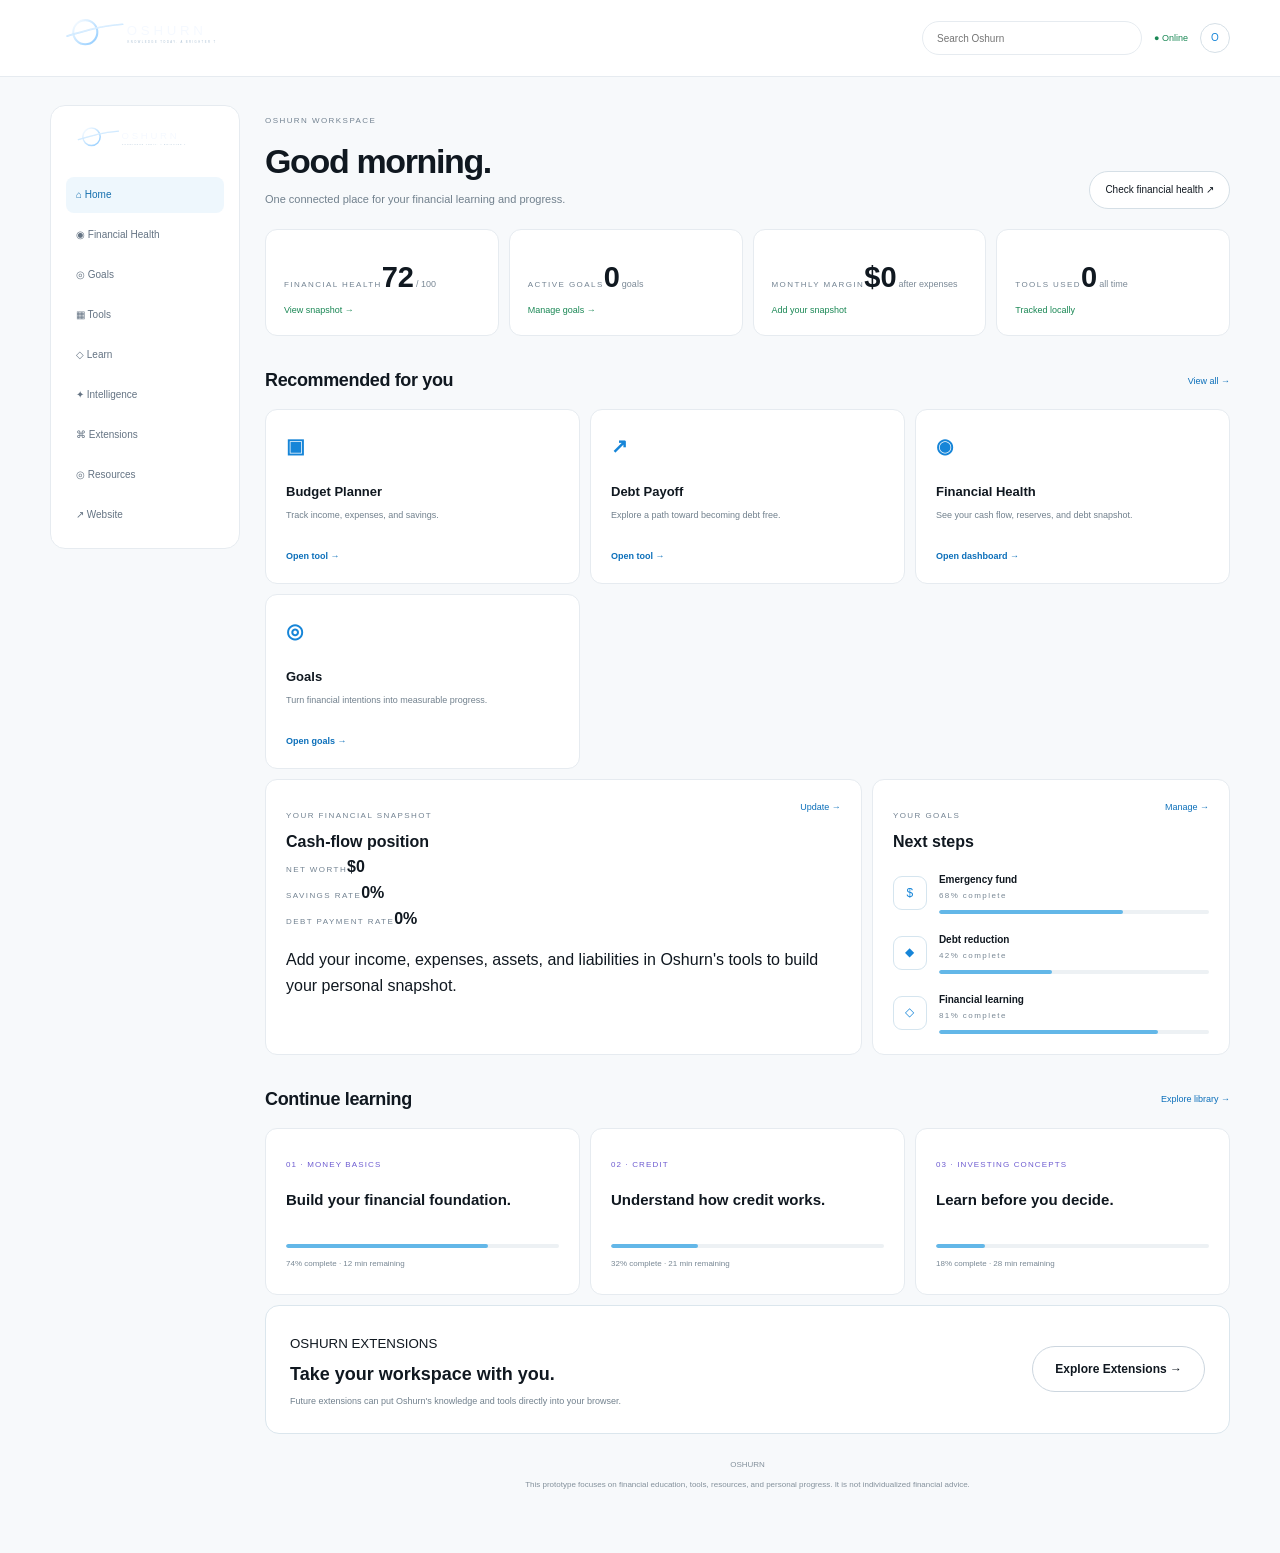
==== app.html @ 04871b7c "Connect Workspace dashboard to financial snapshot" ====
<!doctype html><html lang="en"><head><meta charset="utf-8"><meta name="viewport" content="width=device-width,initial-scale=1"><meta name="theme-color" content="#050a10"><title>Oshurn Workspace | Financial Knowledge & Tools</title><link rel="icon" href="oshurn-logo.svg" type="image/svg+xml"><link rel="stylesheet" href="styles.css"></head><body class="app-shell"><header class="site-header"><div class="container nav-wrap"><a class="brand" href="index.html"><img src="oshurn-logo.svg" alt="Oshurn"></a><div class="app-top-actions"><div class="workspace-search-wrap"><input id="workspace-search" class="workspace-search" type="search" placeholder="Search Oshurn" aria-label="Search Oshurn"><div id="search-panel" class="workspace-search-results" hidden></div></div><span class="online">● Online</span><span class="app-avatar" aria-label="Oshurn profile">O</span></div></div></header><main class="app-page"><div class="container app-layout"><aside class="app-sidebar"><img src="oshurn-logo.svg" alt="Oshurn"><a class="active" href="app.html">⌂ <span>Home</span></a><a href="health.html">◉ <span>Financial Health</span></a><a href="goals.html">◎ <span>Goals</span></a><a href="tools.html">▦ <span>Tools</span></a><a href="index.html#learn">◇ <span>Learn</span></a><a href="index.html#intelligence">✦ <span>Intelligence</span></a><a href="index.html#extensions">⌘ <span>Extensions</span></a><a href="index.html#resources">◎ <span>Resources</span></a><a href="index.html">↗ <span>Website</span></a></aside><section class="app-content"><div class="app-heading"><div><small>OSHURN WORKSPACE</small><h1>Good morning.</h1><p>One connected place for your financial learning and progress.</p></div><a class="ghost-btn" href="health.html">Check financial health ↗</a></div><div class="app-metrics"><article><small>FINANCIAL HEALTH</small><strong id="health-number">72</strong><span>/ 100</span><em><a href="health.html">View snapshot →</a></em></article><article><small>ACTIVE GOALS</small><strong id="goal-count">0</strong><span>goals</span><em><a href="goals.html">Manage goals →</a></em></article><article><small>MONTHLY MARGIN</small><strong id="margin-number">$0</strong><span>after expenses</span><em id="margin-status">Add your snapshot</em></article><article><small>TOOLS USED</small><strong id="tool-use-count">0</strong><span>all time</span><em>Tracked locally</em></article></div><div class="app-section-head"><h2>Recommended for you</h2><a href="tools.html">View all →</a></div><div class="app-cards"><a href="tools.html#budget"><b>▣</b><strong>Budget Planner</strong><small>Track income, expenses, and savings.</small><span>Open tool →</span></a><a href="tools.html#debt"><b>↗</b><strong>Debt Payoff</strong><small>Explore a path toward becoming debt free.</small><span>Open tool →</span></a><a href="health.html"><b>◉</b><strong>Financial Health</strong><small>See your cash flow, reserves, and debt snapshot.</small><span>Open dashboard →</span></a><a href="goals.html"><b>◎</b><strong>Goals</strong><small>Turn financial intentions into measurable progress.</small><span>Open goals →</span></a></div><div class="app-columns"><article class="app-panel progress-panel"><div class="panel-head"><div><small>YOUR FINANCIAL SNAPSHOT</small><h2>Cash-flow position</h2></div><a href="tools.html#budget">Update →</a></div><div class="snapshot-grid"><div><small>NET WORTH</small><strong id="net-worth-number">$0</strong></div><div><small>SAVINGS RATE</small><strong id="savings-rate-number">0%</strong></div><div><small>DEBT PAYMENT RATE</small><strong id="debt-rate-number">0%</strong></div></div><p id="snapshot-note">Add your income, expenses, assets, and liabilities in Oshurn's tools to build your personal snapshot.</p></article><article class="app-panel"><div class="panel-head"><div><small>YOUR GOALS</small><h2>Next steps</h2></div><a href="goals.html">Manage →</a></div><div class="goal"><span class="goal-icon">$</span><div><strong>Emergency fund</strong><small>68% complete</small><div class="progress"><i style="width:68%"></i></div></div></div><div class="goal"><span class="goal-icon">◆</span><div><strong>Debt reduction</strong><small>42% complete</small><div class="progress"><i style="width:42%"></i></div></div></div><div class="goal"><span class="goal-icon">◇</span><div><strong>Financial learning</strong><small>81% complete</small><div class="progress"><i style="width:81%"></i></div></div></div></article></div><div class="app-section-head"><h2>Continue learning</h2><a href="index.html#learn">Explore library →</a></div><div class="learning-row"><article><small>01 · MONEY BASICS</small><h3>Build your financial foundation.</h3><div class="lesson-progress"><i style="width:74%"></i></div><span>74% complete · 12 min remaining</span></article><article><small>02 · CREDIT</small><h3>Understand how credit works.</h3><div class="lesson-progress"><i style="width:32%"></i></div><span>32% complete · 21 min remaining</span></article><article><small>03 · INVESTING CONCEPTS</small><h3>Learn before you decide.</h3><div class="lesson-progress"><i style="width:18%"></i></div><span>18% complete · 28 min remaining</span></article></div><div class="app-extension" id="extensions"><div><small>OSHURN EXTENSIONS</small><h2>Take your workspace with you.</h2><p>Future extensions can put Oshurn's knowledge and tools directly into your browser.</p></div><a href="index.html#extensions" class="btn btn-outline">Explore Extensions →</a></div><div id="resources" class="app-footer-note"><span>OSHURN</span><p>This prototype focuses on financial education, tools, resources, and personal progress. It is not individualized financial advice.</p></div></section></div></main><script src="app.js"></script></body></html>
---- styles.css ----
:root{--bg:#fff;--bg2:#f7f9fc;--panel:#fff;--panel2:#f4f7fa;--line:#e6ebf0;--text:#101820;--muted:#647383;--blue:#1685d8;--blue2:#0b6fba;--green:#198754;--purple:#6d5bd0;--max:1180px}*{box-sizing:border-box}html{scroll-behavior:smooth}body{margin:0;background:var(--bg);color:var(--text);font-family:Inter,Arial,sans-serif;line-height:1.6}a{text-decoration:none;color:inherit}.container{width:min(var(--max),calc(100% - 56px));margin:auto}.site-header{position:sticky;top:0;z-index:50;background:rgba(255,255,255,.92);backdrop-filter:blur(20px);border-bottom:1px solid var(--line)}.nav-wrap{height:76px;display:flex;align-items:center;justify-content:space-between}.brand img{display:block;width:166px;height:50px;object-fit:contain;object-position:left center}.desktop-nav{display:flex;align-items:center;gap:25px;font-size:12px;color:#506171}.desktop-nav>a:not(.nav-cta):hover{color:#101820}.nav-cta{padding:11px 18px;border:1px solid #101820;border-radius:999px;background:#101820;color:#fff;font-weight:700}.menu-btn,.mobile-nav{display:none}.hero{position:relative;min-height:720px;overflow:hidden;background:linear-gradient(180deg,#fff,#f7faff)}.hero-grid{position:absolute;inset:0;opacity:.6;background-image:linear-gradient(#edf2f6 1px,transparent 1px),linear-gradient(90deg,#edf2f6 1px,transparent 1px);background-size:64px 64px;mask-image:linear-gradient(to bottom,#000 0%,transparent 82%)}.hero:after{content:"";position:absolute;left:0;right:0;bottom:-160px;height:360px;background:radial-gradient(ellipse at center,rgba(22,133,216,.08),transparent 58%);pointer-events:none}.hero-orb{position:absolute;border:1px solid #e2eaf0;border-radius:50%}.orb-one{width:520px;height:520px;right:-130px;top:-150px}.orb-two{width:280px;height:280px;left:-100px;bottom:-100px}.hero-inner{position:relative;z-index:2;min-height:720px;display:grid;grid-template-columns:1fr .85fr;gap:50px;align-items:center}.hero-copy{padding:75px 0}.eyebrow{margin:0 0 14px;color:var(--blue);font-size:10px;font-weight:700;letter-spacing:.25em}.hero h1{font-size:clamp(54px,7vw,92px);line-height:.98;letter-spacing:-.055em;font-weight:600;margin:0 0 25px;max-width:720px}.hero h1 span{display:block;color:#101820}.hero-lede{max-width:600px;color:#647383;font-size:16px;margin:0 0 30px}.hero-actions{display:flex;gap:12px;flex-wrap:wrap}.btn{display:inline-flex;align-items:center;justify-content:center;gap:12px;min-height:46px;padding:0 22px;border-radius:999px;font-size:12px;font-weight:700;transition:transform .2s,box-shadow .2s}.btn:hover{transform:translateY(-2px)}.btn-primary{background:#101820;color:#fff;box-shadow:0 12px 35px rgba(16,24,32,.12)}.btn-outline{border:1px solid #ccd6df;background:#fff;color:#101820}.hero-stats{display:grid;grid-template-columns:repeat(4,1fr);max-width:650px;margin-top:60px;border-top:1px solid var(--line);padding-top:20px}.hero-stats div{border-right:1px solid var(--line);padding-left:18px}.hero-stats div:first-child{padding-left:0}.hero-stats div:last-child{border:0}.hero-stats strong{display:block;font-size:14px}.hero-stats span{font-size:9px;color:#7d8b98;text-transform:uppercase;letter-spacing:.15em}.hero-mark{justify-self:center;width:min(470px,100%);padding:45px 30px;border:1px solid #e1e8ee;border-radius:28px;background:#fff;box-shadow:0 30px 90px rgba(31,53,72,.1);text-align:center}.hero-mark img{width:100%;height:auto}.hero-mark p{margin:14px 0 0;color:#7890a2;font-size:9px;letter-spacing:.33em}.quick-links{position:relative;z-index:4;margin-top:-48px}.quick-grid{display:grid;grid-template-columns:repeat(5,1fr);border:1px solid var(--line);border-radius:18px;overflow:hidden;background:#fff;box-shadow:0 24px 70px rgba(31,53,72,.1)}.quick-grid a{position:relative;padding:24px 20px;border-right:1px solid var(--line);min-height:132px;transition:.2s}.quick-grid a:last-child{border:0}.quick-grid a:hover{background:#f7fafc}.quick-icon{display:block;color:var(--blue);font-size:23px;margin-bottom:12px}.quick-grid strong{display:block;font-size:14px}.quick-grid small{display:block;color:#7b8996;font-size:9px;margin-top:3px}.quick-grid i{position:absolute;right:18px;bottom:18px;color:var(--blue);font-style:normal}.section{padding:120px 0}.platform{background:#fff}.platform-grid{display:grid;grid-template-columns:.72fr 1.28fr;gap:65px;align-items:center}.section-copy h2,.section-heading h2,.start h2,.community h2{font-size:clamp(38px,5vw,62px);line-height:1.03;letter-spacing:-.045em;margin:0 0 18px;font-weight:600}.section-copy>p:not(.eyebrow),.section-heading>p:last-child,.start p,.community p{color:var(--muted);font-size:14px;max-width:560px}.text-link{display:inline-block;margin-top:20px;color:var(--blue2);font-size:12px;font-weight:700}.software-window{border:1px solid #dfe7ed;border-radius:18px;background:#fff;box-shadow:0 35px 90px rgba(31,53,72,.12);overflow:hidden}.window-top{height:46px;display:flex;align-items:center;gap:7px;padding:0 15px;border-bottom:1px solid var(--line);background:#fafcfd}.dot{width:7px;height:7px;border-radius:50%;background:#c8d2da}.window-search{height:26px;flex:1;margin-left:14px;border:1px solid var(--line);border-radius:6px;color:#8493a0;font-size:8px;padding:6px 12px}.avatar{width:25px;height:25px;border:1px solid #d6e0e7;border-radius:50%;display:grid;place-items:center;color:var(--blue);font-size:8px}.software-body{display:grid;grid-template-columns:145px 1fr;min-height:405px}.sidebar{border-right:1px solid var(--line);padding:20px 12px;display:flex;flex-direction:column;gap:7px;background:#fbfcfd}.sidebar img{width:110px;height:40px;object-fit:contain;object-position:left center;margin:0 0 17px}.sidebar a{padding:10px;border-radius:7px;color:#71808d;font-size:9px;display:flex;gap:9px;align-items:center}.sidebar a.active,.sidebar a:hover{background:#eef7fd;color:#146fae}.dashboard-main{padding:27px}.dash-heading{display:flex;justify-content:space-between;gap:15px;align-items:flex-start}.dash-heading small{font-size:8px;letter-spacing:.2em;color:#778896}.dash-heading h3{margin:4px 0 0;font-size:22px;font-weight:600}.status{font-size:8px;color:var(--green);border:1px solid #bfe4d2;border-radius:999px;padding:5px 9px}.metric-grid{display:grid;grid-template-columns:repeat(3,1fr);gap:10px;margin-top:24px}.metric,.panel{border:1px solid var(--line);background:#fff;border-radius:10px}.metric{padding:14px}.metric small{display:block;color:#7c8b98;font-size:8px}.metric strong{font-size:28px;margin-right:3px}.metric em{font-style:normal;color:#71818e;font-size:8px}.metric span{display:block;color:var(--blue);font-size:8px;margin-top:5px}.dash-row{display:grid;grid-template-columns:1.35fr .65fr;gap:10px;margin-top:10px}.panel{padding:15px;min-height:165px}.panel-title{display:flex;justify-content:space-between;font-size:9px}.panel-title span{color:#7d8b98}.bars{height:105px;display:flex;align-items:end;gap:10px;border-bottom:1px solid #edf1f4;margin-top:12px;padding:0 8px}.bars b{flex:1;border-radius:4px 4px 0 0;background:#8cc9ee}.recommendations p{font-size:9px;color:#667684;padding:9px 0;margin:0;border-bottom:1px solid #edf1f4}.tools{background:#f8fafc}.section-heading{text-align:center;max-width:700px;margin:0 auto 48px}.tool-grid{display:grid;grid-template-columns:repeat(3,1fr);gap:14px}.tool-grid article{position:relative;min-height:235px;padding:27px;border:1px solid var(--line);border-radius:15px;background:#fff;transition:.25s;overflow:hidden}.tool-grid article:hover{transform:translateY(-4px);border-color:#c4ddea;box-shadow:0 18px 45px rgba(31,53,72,.08)}.tool-number{font-size:8px;letter-spacing:.2em;color:#718594}.tool-symbol{font-size:30px;color:var(--blue);margin:20px 0 8px}.tool-grid h3{font-size:19px;margin:0 0 8px}.tool-grid p{font-size:10px;color:#71808d;max-width:290px;margin:0 0 22px}.tool-grid a{font-size:9px;color:var(--blue2);font-weight:700}.learn{background:#f8fafc}.learn-grid{display:grid;grid-template-columns:1fr 1fr;gap:80px;align-items:center}.learn-visual{min-height:470px;display:grid;place-items:center;border:1px solid var(--line);border-radius:24px;background:#fff;box-shadow:0 25px 70px rgba(31,53,72,.08)}.lesson-card{width:min(340px,75%);padding:28px;border-radius:18px;border:1px solid #dfe7ed;background:#fff;box-shadow:0 25px 70px rgba(31,53,72,.1)}.lesson-card small{font-size:8px;color:#6d5bd0;letter-spacing:.17em}.lesson-card>span{display:block;color:#728290;font-size:10px;margin-top:55px}.lesson-card strong{display:block;font-size:30px;line-height:1.05;margin-top:12px}.lesson-card p{font-size:10px;color:#71808d}.lesson-line{height:1px;background:#cbbfff;margin-top:20px}.lesson-card button{border:0;background:none;padding:0;color:var(--blue);font:inherit;font-size:9px}.learn-list{margin-top:35px;border-top:1px solid var(--line)}.learn-list>div{display:flex;gap:20px;padding:18px 0;border-bottom:1px solid var(--line)}.learn-list b{color:var(--blue);font-size:9px}.learn-list strong,.learn-list small{display:block}.learn-list strong{font-size:12px}.learn-list small{font-size:9px;color:#70808d;margin-top:2px}.extensions{background:#fff}.extension-grid{display:grid;grid-template-columns:.9fr 1.1fr;gap:100px;align-items:center}.extension-stack{display:grid;gap:12px}.extension-card{display:flex;align-items:center;gap:16px;padding:20px 22px;border:1px solid var(--line);border-radius:14px;background:#fff;transition:.2s}.extension-card:hover{border-color:#bdd9ea;transform:translateX(4px)}.extension-card>span{width:43px;height:43px;border:1px solid #cce0ed;border-radius:12px;display:grid;place-items:center;color:var(--blue);font-size:20px}.extension-card div{flex:1}.extension-card strong,.extension-card small{display:block}.extension-card strong{font-size:12px}.extension-card small{font-size:9px;color:#70808d;margin-top:3px}.extension-card>b{color:var(--blue)}.resources{background:#f8fafc}.resource-grid{display:grid;grid-template-columns:repeat(3,1fr);gap:14px}.resource-grid a{padding:30px;border:1px solid var(--line);border-radius:15px;background:#fff;min-height:220px;transition:.2s}.resource-grid a:hover{transform:translateY(-3px);border-color:#bdd9ea}.resource-grid small{font-size:8px;color:var(--blue);letter-spacing:.2em}.resource-grid h3{font-size:20px;margin:22px 0 9px}.resource-grid p{font-size:10px;color:#71808d;min-height:52px}.resource-grid span{font-size:9px;color:var(--blue2);font-weight:700}.community{padding:105px 0;background:#101820;color:#fff}.community p{color:#b6c2cc}.start{padding:110px 0;text-align:center;background:#fff}.start p{margin:0 auto 25px}.footer{padding:55px 0;background:#f7f9fb;border-top:1px solid var(--line);color:#647383}.footer-grid{display:flex;justify-content:space-between;gap:30px}.footer img{width:145px}.footer small{font-size:9px}.footer-links{display:flex;gap:25px;font-size:10px}.app-shell{background:#f7f9fb}.app-page{min-height:calc(100vh - 76px);padding:28px 0}.app-layout{display:grid;grid-template-columns:190px 1fr;gap:25px}.app-sidebar{position:sticky;top:100px;height:max-content;padding:15px;border:1px solid var(--line);border-radius:15px;background:#fff;display:flex;flex-direction:column;gap:4px}.app-sidebar img{width:120px;height:40px;object-fit:contain;object-position:left;margin-bottom:12px}.app-sidebar a{padding:10px;border-radius:8px;color:#647383;font-size:10px}.app-sidebar a:hover,.app-sidebar a.active{background:#eef7fd;color:#146fae}.app-content{min-width:0}.app-heading{display:flex;justify-content:space-between;align-items:end;gap:20px;margin-bottom:20px}.app-heading small,.app-panel small,.app-metrics small{font-size:8px;letter-spacing:.18em;color:#738392}.app-heading h1{font-size:34px;letter-spacing:-.04em;margin:3px 0}.app-heading p{margin:0;color:#71808d;font-size:11px}.ghost-btn{border:1px solid #d5dfe6;background:#fff;border-radius:999px;padding:10px 15px;font-size:10px}.app-top-actions{display:flex;align-items:center;gap:12px}.workspace-search{width:220px;height:34px;border:1px solid var(--line);border-radius:999px;padding:0 14px;background:#fff;outline:none;font-size:10px}.online{font-size:9px;color:#198754}.app-avatar{width:30px;height:30px;border-radius:50%;border:1px solid #d5dfe6;display:grid;place-items:center;color:var(--blue);font-size:10px;background:#fff}.app-metrics{display:grid;grid-template-columns:repeat(4,1fr);gap:10px}.app-metrics article{padding:18px;border:1px solid var(--line);border-radius:12px;background:#fff}.app-metrics strong{font-size:29px;display:inline-block;margin:6px 2px 0 0}.app-metrics span{font-size:9px;color:#7b8996}.app-metrics em{display:block;font-size:9px;color:#198754;font-style:normal;margin-top:3px}.app-section-head{display:flex;justify-content:space-between;align-items:center;margin:30px 0 14px}.app-section-head h2{font-size:18px;margin:0;letter-spacing:-.02em}.app-section-head>a,.panel-head>a{font-size:9px;color:var(--blue2)}.app-cards{display:grid;grid-template-columns:repeat(3,1fr);gap:10px}.app-cards>a{display:flex;flex-direction:column;padding:20px;border:1px solid var(--line);border-radius:12px;background:#fff;min-height:175px;transition:.2s}.app-cards>a:hover{transform:translateY(-3px);box-shadow:0 14px 35px rgba(31,53,72,.07)}.app-cards b{font-size:20px;color:var(--blue);margin-bottom:20px}.app-cards strong{font-size:13px}.app-cards small{font-size:9px;color:#71808d;margin:5px 0 20px}.app-cards span{font-size:9px;color:var(--blue2);font-weight:700;margin-top:auto}.app-columns{display:grid;grid-template-columns:1.25fr .75fr;gap:10px;margin-top:10px}.app-panel{border:1px solid var(--line);border-radius:12px;background:#fff;padding:20px}.panel-head{display:flex;justify-content:space-between;align-items:start}.panel-head h2{font-size:16px;margin:3px 0 0}.large-bars{height:150px;display:flex;align-items:end;gap:13px;border-bottom:1px solid #edf1f4;margin-top:18px;padding:0 12px}.large-bars b{flex:1;background:#a6d5f2;border-radius:5px 5px 0 0}.axis{display:flex;justify-content:space-between;font-size:8px;color:#84919c;padding:8px 10px}.goal{display:flex;gap:12px;align-items:center;margin-top:18px}.goal-icon{width:34px;height:34px;border:1px solid #d5e5ef;border-radius:9px;display:grid;place-items:center;color:var(--blue);font-size:12px}.goal>div{flex:1}.goal strong,.goal small{display:block}.goal strong{font-size:10px}.goal small{font-size:8px;color:#788794;margin-top:2px}.progress,.lesson-progress{height:4px;background:#edf1f4;border-radius:99px;overflow:hidden;margin-top:7px}.progress i,.lesson-progress i{display:block;height:100%;background:#63b7e8;border-radius:99px}.learning-row{display:grid;grid-template-columns:repeat(3,1fr);gap:10px}.learning-row article{padding:20px;border:1px solid var(--line);border-radius:12px;background:#fff}.learning-row small{font-size:8px;color:var(--purple);letter-spacing:.14em}.learning-row h3{font-size:15px;margin:17px 0 35px;line-height:1.2}.learning-row span{font-size:8px;color:#788794}.app-extension{display:flex;justify-content:space-between;align-items:center;gap:25px;margin-top:10px;padding:24px;border:1px solid #dbe6ed;border-radius:14px;background:#fff}.app-extension h2{font-size:18px;margin:5px 0}.app-extension p{font-size:9px;color:#71808d;margin:0}.app-footer-note{padding:25px 0;text-align:center;color:#84919c;font-size:8px}.workspace-search-results{position:relative;z-index:3;padding:15px;border:1px solid var(--line);border-radius:12px;background:#fff;margin-top:10px;box-shadow:0 12px 30px rgba(31,53,72,.07)}.workspace-search-results a{display:inline-block;margin:8px 12px 0 0;color:var(--blue2);font-size:9px}@media(max-width:900px){.hero-inner,.platform-grid,.learn-grid,.extension-grid{grid-template-columns:1fr}.hero-inner{padding:70px 0}.hero-mark{width:min(420px,80%)}.quick-grid{grid-template-columns:repeat(2,1fr)}.quick-grid a:nth-child(2){border-right:0}.tool-grid,.resource-grid,.learning-row{grid-template-columns:1fr}.app-layout{grid-template-columns:1fr}.app-sidebar{position:static;flex-direction:row;overflow:auto}.app-sidebar img{display:none}.app-sidebar a{white-space:nowrap}.app-metrics{grid-template-columns:repeat(2,1fr)}.app-cards,.app-columns{grid-template-columns:1fr}.workspace-search{width:150px}}@media(max-width:600px){.container{width:min(var(--max),calc(100% - 28px))}.desktop-nav{display:none}.hero h1{font-size:50px}.hero-copy{padding:45px 0}.hero-stats{grid-template-columns:repeat(2,1fr);gap:15px}.hero-stats div:nth-child(2){border-right:0}.hero-stats div:nth-child(3){padding-left:0}.section{padding:80px 0}.quick-grid{grid-template-columns:1fr}.quick-grid a{border-right:0;border-bottom:1px solid var(--line)}.app-heading{align-items:start;flex-direction:column}.app-top-actions .online{display:none}.workspace-search{width:120px}.app-metrics{grid-template-columns:1fr 1fr}.footer-grid{flex-direction:column}.footer-links{flex-wrap:wrap}}
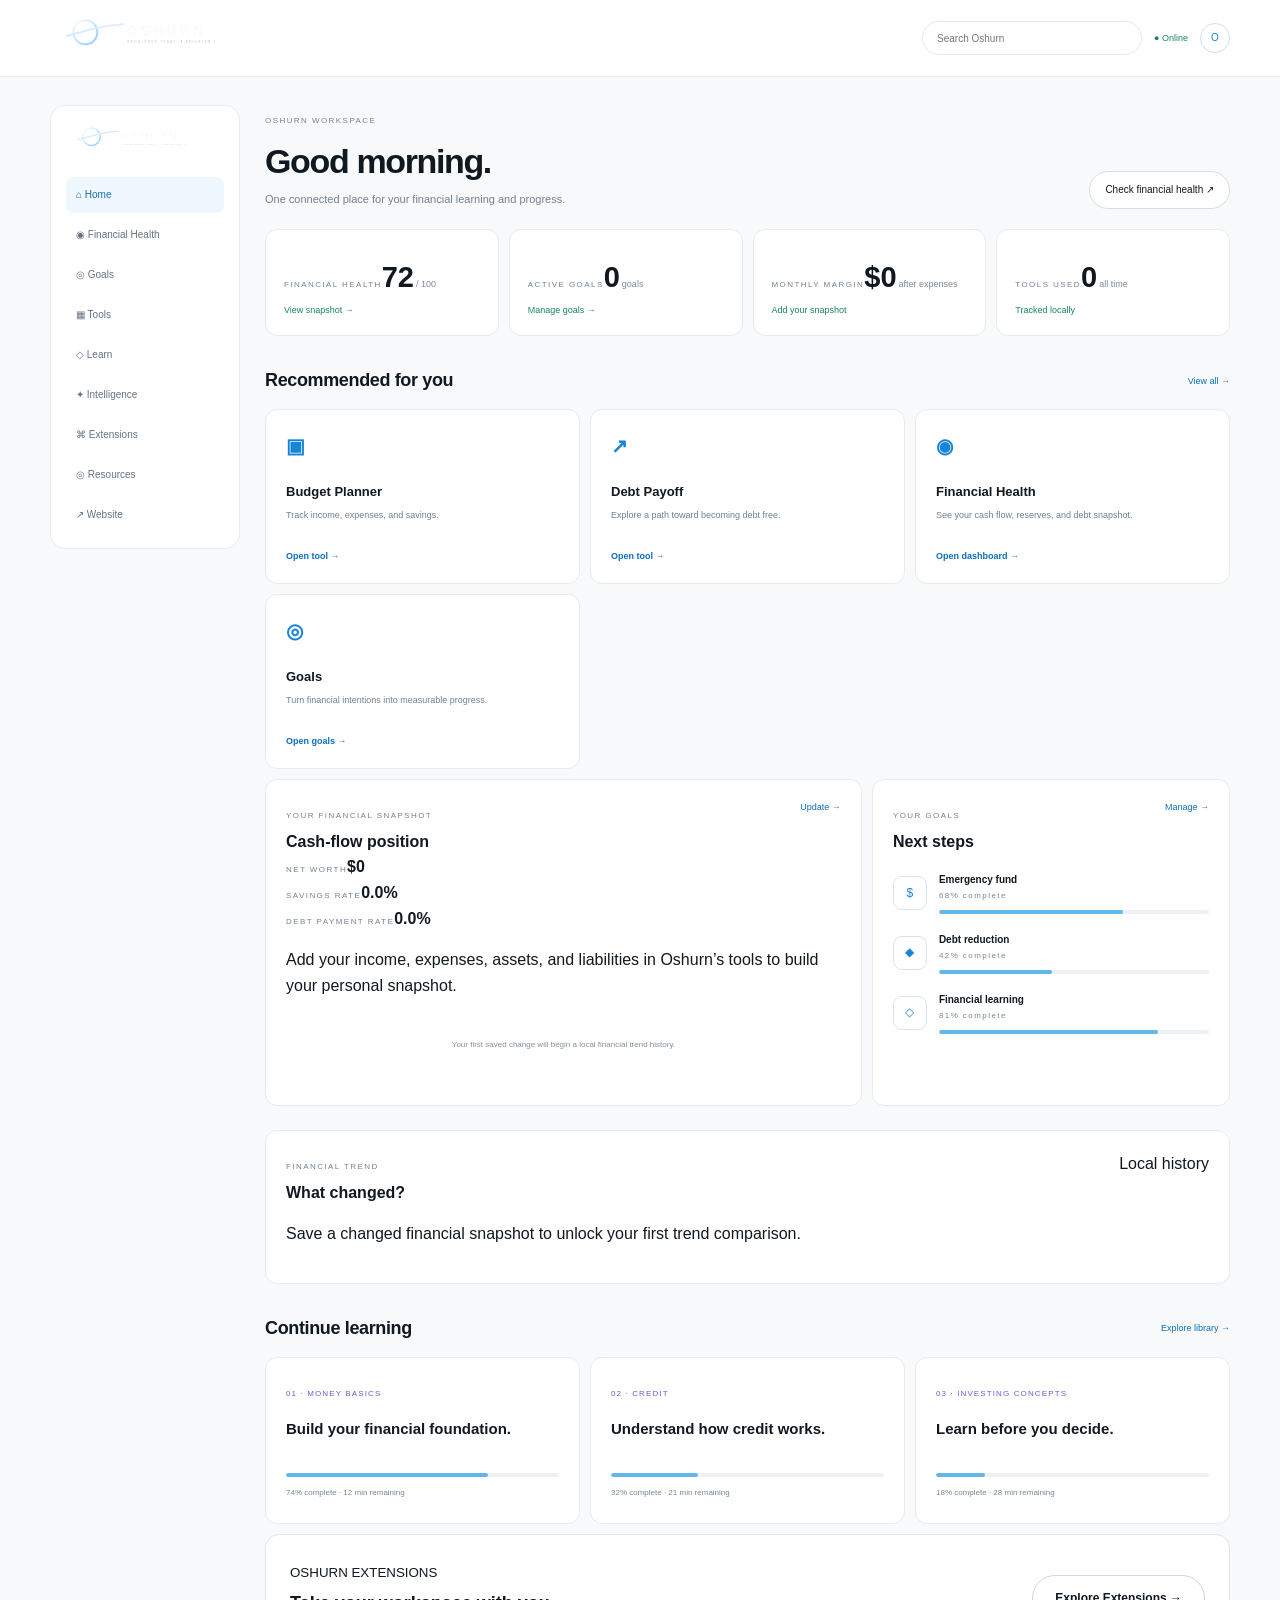
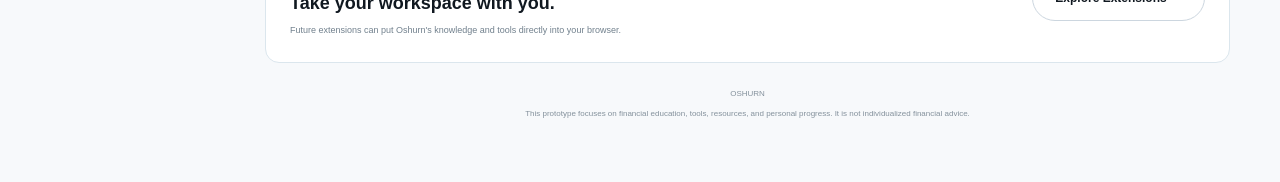
==== commit 1d211a3f: "Surface financial trend state in Workspace" ====
--- a/app.html
+++ b/app.html
@@ -1 +1 @@
-<!doctype html><html lang="en"><head><meta charset="utf-8"><meta name="viewport" content="width=device-width,initial-scale=1"><meta name="theme-color" content="#050a10"><title>Oshurn Workspace | Financial Knowledge & Tools</title><link rel="icon" href="oshurn-logo.svg" type="image/svg+xml"><link rel="stylesheet" href="styles.css"></head><body class="app-shell"><header class="site-header"><div class="container nav-wrap"><a class="brand" href="index.html"><img src="oshurn-logo.svg" alt="Oshurn"></a><div class="app-top-actions"><div class="workspace-search-wrap"><input id="workspace-search" class="workspace-search" type="search" placeholder="Search Oshurn" aria-label="Search Oshurn"><div id="search-panel" class="workspace-search-results" hidden></div></div><span class="online">● Online</span><span class="app-avatar" aria-label="Oshurn profile">O</span></div></div></header><main class="app-page"><div class="container app-layout"><aside class="app-sidebar"><img src="oshurn-logo.svg" alt="Oshurn"><a class="active" href="app.html">⌂ <span>Home</span></a><a href="health.html">◉ <span>Financial Health</span></a><a href="goals.html">◎ <span>Goals</span></a><a href="tools.html">▦ <span>Tools</span></a><a href="index.html#learn">◇ <span>Learn</span></a><a href="index.html#intelligence">✦ <span>Intelligence</span></a><a href="index.html#extensions">⌘ <span>Extensions</span></a><a href="index.html#resources">◎ <span>Resources</span></a><a href="index.html">↗ <span>Website</span></a></aside><section class="app-content"><div class="app-heading"><div><small>OSHURN WORKSPACE</small><h1>Good morning.</h1><p>One connected place for your financial learning and progress.</p></div><a class="ghost-btn" href="health.html">Check financial health ↗</a></div><div class="app-metrics"><article><small>FINANCIAL HEALTH</small><strong id="health-number">72</strong><span>/ 100</span><em><a href="health.html">View snapshot →</a></em></article><article><small>ACTIVE GOALS</small><strong id="goal-count">0</strong><span>goals</span><em><a href="goals.html">Manage goals →</a></em></article><article><small>MONTHLY MARGIN</small><strong id="margin-number">$0</strong><span>after expenses</span><em id="margin-status">Add your snapshot</em></article><article><small>TOOLS USED</small><strong id="tool-use-count">0</strong><span>all time</span><em>Tracked locally</em></article></div><div class="app-section-head"><h2>Recommended for you</h2><a href="tools.html">View all →</a></div><div class="app-cards"><a href="tools.html#budget"><b>▣</b><strong>Budget Planner</strong><small>Track income, expenses, and savings.</small><span>Open tool →</span></a><a href="tools.html#debt"><b>↗</b><strong>Debt Payoff</strong><small>Explore a path toward becoming debt free.</small><span>Open tool →</span></a><a href="health.html"><b>◉</b><strong>Financial Health</strong><small>See your cash flow, reserves, and debt snapshot.</small><span>Open dashboard →</span></a><a href="goals.html"><b>◎</b><strong>Goals</strong><small>Turn financial intentions into measurable progress.</small><span>Open goals →</span></a></div><div class="app-columns"><article class="app-panel progress-panel"><div class="panel-head"><div><small>YOUR FINANCIAL SNAPSHOT</small><h2>Cash-flow position</h2></div><a href="tools.html#budget">Update →</a></div><div class="snapshot-grid"><div><small>NET WORTH</small><strong id="net-worth-number">$0</strong></div><div><small>SAVINGS RATE</small><strong id="savings-rate-number">0%</strong></div><div><small>DEBT PAYMENT RATE</small><strong id="debt-rate-number">0%</strong></div></div><p id="snapshot-note">Add your income, expenses, assets, and liabilities in Oshurn's tools to build your personal snapshot.</p></article><article class="app-panel"><div class="panel-head"><div><small>YOUR GOALS</small><h2>Next steps</h2></div><a href="goals.html">Manage →</a></div><div class="goal"><span class="goal-icon">$</span><div><strong>Emergency fund</strong><small>68% complete</small><div class="progress"><i style="width:68%"></i></div></div></div><div class="goal"><span class="goal-icon">◆</span><div><strong>Debt reduction</strong><small>42% complete</small><div class="progress"><i style="width:42%"></i></div></div></div><div class="goal"><span class="goal-icon">◇</span><div><strong>Financial learning</strong><small>81% complete</small><div class="progress"><i style="width:81%"></i></div></div></div></article></div><div class="app-section-head"><h2>Continue learning</h2><a href="index.html#learn">Explore library →</a></div><div class="learning-row"><article><small>01 · MONEY BASICS</small><h3>Build your financial foundation.</h3><div class="lesson-progress"><i style="width:74%"></i></div><span>74% complete · 12 min remaining</span></article><article><small>02 · CREDIT</small><h3>Understand how credit works.</h3><div class="lesson-progress"><i style="width:32%"></i></div><span>32% complete · 21 min remaining</span></article><article><small>03 · INVESTING CONCEPTS</small><h3>Learn before you decide.</h3><div class="lesson-progress"><i style="width:18%"></i></div><span>18% complete · 28 min remaining</span></article></div><div class="app-extension" id="extensions"><div><small>OSHURN EXTENSIONS</small><h2>Take your workspace with you.</h2><p>Future extensions can put Oshurn's knowledge and tools directly into your browser.</p></div><a href="index.html#extensions" class="btn btn-outline">Explore Extensions →</a></div><div id="resources" class="app-footer-note"><span>OSHURN</span><p>This prototype focuses on financial education, tools, resources, and personal progress. It is not individualized financial advice.</p></div></section></div></main><script src="app.js"></script></body></html>+<!doctype html><html lang="en"><head><meta charset="utf-8"><meta name="viewport" content="width=device-width,initial-scale=1"><meta name="theme-color" content="#050a10"><title>Oshurn Workspace | Financial Knowledge & Tools</title><link rel="icon" href="oshurn-logo.svg" type="image/svg+xml"><link rel="stylesheet" href="styles.css"></head><body class="app-shell"><header class="site-header"><div class="container nav-wrap"><a class="brand" href="index.html"><img src="oshurn-logo.svg" alt="Oshurn"></a><div class="app-top-actions"><div class="workspace-search-wrap"><input id="workspace-search" class="workspace-search" type="search" placeholder="Search Oshurn" aria-label="Search Oshurn"><div id="search-panel" class="workspace-search-results" hidden></div></div><span class="online">● Online</span><span class="app-avatar" aria-label="Oshurn profile">O</span></div></div></header><main class="app-page"><div class="container app-layout"><aside class="app-sidebar"><img src="oshurn-logo.svg" alt="Oshurn"><a class="active" href="app.html">⌂ <span>Home</span></a><a href="health.html">◉ <span>Financial Health</span></a><a href="goals.html">◎ <span>Goals</span></a><a href="tools.html">▦ <span>Tools</span></a><a href="index.html#learn">◇ <span>Learn</span></a><a href="index.html#intelligence">✦ <span>Intelligence</span></a><a href="index.html#extensions">⌘ <span>Extensions</span></a><a href="index.html#resources">◎ <span>Resources</span></a><a href="index.html">↗ <span>Website</span></a></aside><section class="app-content"><div class="app-heading"><div><small>OSHURN WORKSPACE</small><h1>Good morning.</h1><p>One connected place for your financial learning and progress.</p></div><a class="ghost-btn" href="health.html">Check financial health ↗</a></div><div class="app-metrics"><article><small>FINANCIAL HEALTH</small><strong id="health-number">72</strong><span>/ 100</span><em><a href="health.html">View snapshot →</a></em></article><article><small>ACTIVE GOALS</small><strong id="goal-count">0</strong><span>goals</span><em><a href="goals.html">Manage goals →</a></em></article><article><small>MONTHLY MARGIN</small><strong id="margin-number">$0</strong><span>after expenses</span><em id="margin-status">Add your snapshot</em></article><article><small>TOOLS USED</small><strong id="tool-use-count">0</strong><span>all time</span><em>Tracked locally</em></article></div><div class="app-section-head"><h2>Recommended for you</h2><a href="tools.html">View all →</a></div><div class="app-cards"><a href="tools.html#budget"><b>▣</b><strong>Budget Planner</strong><small>Track income, expenses, and savings.</small><span>Open tool →</span></a><a href="tools.html#debt"><b>↗</b><strong>Debt Payoff</strong><small>Explore a path toward becoming debt free.</small><span>Open tool →</span></a><a href="health.html"><b>◉</b><strong>Financial Health</strong><small>See your cash flow, reserves, and debt snapshot.</small><span>Open dashboard →</span></a><a href="goals.html"><b>◎</b><strong>Goals</strong><small>Turn financial intentions into measurable progress.</small><span>Open goals →</span></a></div><div class="app-columns"><article class="app-panel progress-panel"><div class="panel-head"><div><small>YOUR FINANCIAL SNAPSHOT</small><h2>Cash-flow position</h2></div><a href="tools.html#budget">Update →</a></div><div class="snapshot-grid"><div><small>NET WORTH</small><strong id="net-worth-number">$0</strong></div><div><small>SAVINGS RATE</small><strong id="savings-rate-number">0%</strong></div><div><small>DEBT PAYMENT RATE</small><strong id="debt-rate-number">0%</strong></div></div><p id="snapshot-note">Add your income, expenses, assets, and liabilities in Oshurn's tools to build your personal snapshot.</p><p id="snapshot-history-note" class="app-footer-note">Your first saved change will begin a local financial trend history.</p></article><article class="app-panel"><div class="panel-head"><div><small>YOUR GOALS</small><h2>Next steps</h2></div><a href="goals.html">Manage →</a></div><div class="goal"><span class="goal-icon">$</span><div><strong>Emergency fund</strong><small>68% complete</small><div class="progress"><i style="width:68%"></i></div></div></div><div class="goal"><span class="goal-icon">◆</span><div><strong>Debt reduction</strong><small>42% complete</small><div class="progress"><i style="width:42%"></i></div></div></div><div class="goal"><span class="goal-icon">◇</span><div><strong>Financial learning</strong><small>81% complete</small><div class="progress"><i style="width:81%"></i></div></div></div></article></div><div class="app-panel" style="margin-top:24px"><div class="panel-head"><div><small>FINANCIAL TREND</small><h2>What changed?</h2></div><span>Local history</span></div><p id="snapshot-trend-note">Save a changed financial snapshot to unlock your first trend comparison.</p></div><div class="app-section-head"><h2>Continue learning</h2><a href="index.html#learn">Explore library →</a></div><div class="learning-row"><article><small>01 · MONEY BASICS</small><h3>Build your financial foundation.</h3><div class="lesson-progress"><i style="width:74%"></i></div><span>74% complete · 12 min remaining</span></article><article><small>02 · CREDIT</small><h3>Understand how credit works.</h3><div class="lesson-progress"><i style="width:32%"></i></div><span>32% complete · 21 min remaining</span></article><article><small>03 · INVESTING CONCEPTS</small><h3>Learn before you decide.</h3><div class="lesson-progress"><i style="width:18%"></i></div><span>18% complete · 28 min remaining</span></article></div><div class="app-extension" id="extensions"><div><small>OSHURN EXTENSIONS</small><h2>Take your workspace with you.</h2><p>Future extensions can put Oshurn's knowledge and tools directly into your browser.</p></div><a href="index.html#extensions" class="btn btn-outline">Explore Extensions →</a></div><div id="resources" class="app-footer-note"><span>OSHURN</span><p>This prototype focuses on financial education, tools, resources, and personal progress. It is not individualized financial advice.</p></div></section></div></main><script src="app.js"></script></body></html>
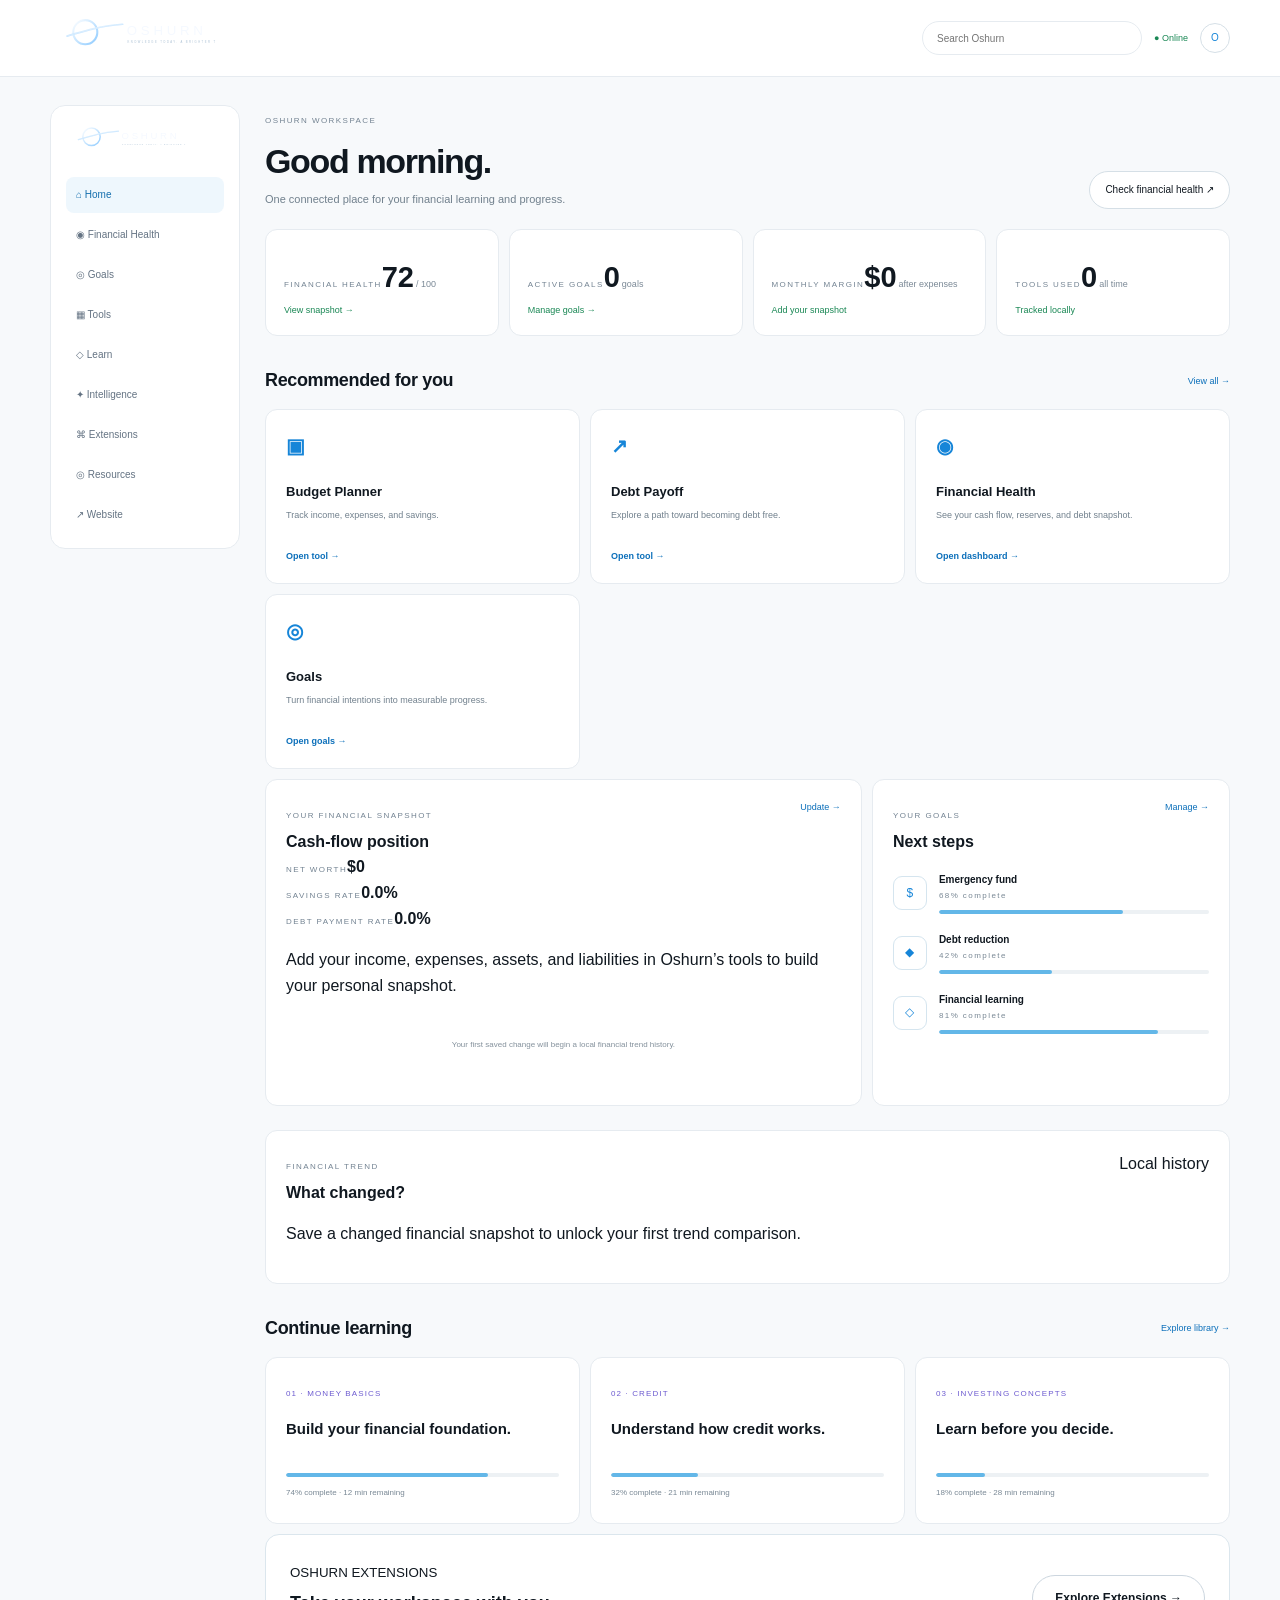
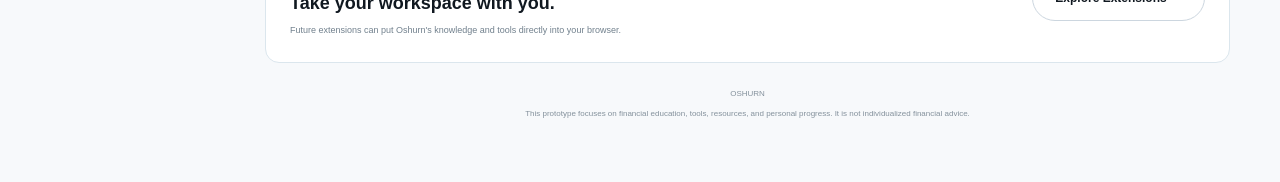
==== commit 50e18f42: "Connect Workspace to financial trend visualization" ====
--- a/app.html
+++ b/app.html
@@ -1 +1 @@
-<!doctype html><html lang="en"><head><meta charset="utf-8"><meta name="viewport" content="width=device-width,initial-scale=1"><meta name="theme-color" content="#050a10"><title>Oshurn Workspace | Financial Knowledge & Tools</title><link rel="icon" href="oshurn-logo.svg" type="image/svg+xml"><link rel="stylesheet" href="styles.css"></head><body class="app-shell"><header class="site-header"><div class="container nav-wrap"><a class="brand" href="index.html"><img src="oshurn-logo.svg" alt="Oshurn"></a><div class="app-top-actions"><div class="workspace-search-wrap"><input id="workspace-search" class="workspace-search" type="search" placeholder="Search Oshurn" aria-label="Search Oshurn"><div id="search-panel" class="workspace-search-results" hidden></div></div><span class="online">● Online</span><span class="app-avatar" aria-label="Oshurn profile">O</span></div></div></header><main class="app-page"><div class="container app-layout"><aside class="app-sidebar"><img src="oshurn-logo.svg" alt="Oshurn"><a class="active" href="app.html">⌂ <span>Home</span></a><a href="health.html">◉ <span>Financial Health</span></a><a href="goals.html">◎ <span>Goals</span></a><a href="tools.html">▦ <span>Tools</span></a><a href="index.html#learn">◇ <span>Learn</span></a><a href="index.html#intelligence">✦ <span>Intelligence</span></a><a href="index.html#extensions">⌘ <span>Extensions</span></a><a href="index.html#resources">◎ <span>Resources</span></a><a href="index.html">↗ <span>Website</span></a></aside><section class="app-content"><div class="app-heading"><div><small>OSHURN WORKSPACE</small><h1>Good morning.</h1><p>One connected place for your financial learning and progress.</p></div><a class="ghost-btn" href="health.html">Check financial health ↗</a></div><div class="app-metrics"><article><small>FINANCIAL HEALTH</small><strong id="health-number">72</strong><span>/ 100</span><em><a href="health.html">View snapshot →</a></em></article><article><small>ACTIVE GOALS</small><strong id="goal-count">0</strong><span>goals</span><em><a href="goals.html">Manage goals →</a></em></article><article><small>MONTHLY MARGIN</small><strong id="margin-number">$0</strong><span>after expenses</span><em id="margin-status">Add your snapshot</em></article><article><small>TOOLS USED</small><strong id="tool-use-count">0</strong><span>all time</span><em>Tracked locally</em></article></div><div class="app-section-head"><h2>Recommended for you</h2><a href="tools.html">View all →</a></div><div class="app-cards"><a href="tools.html#budget"><b>▣</b><strong>Budget Planner</strong><small>Track income, expenses, and savings.</small><span>Open tool →</span></a><a href="tools.html#debt"><b>↗</b><strong>Debt Payoff</strong><small>Explore a path toward becoming debt free.</small><span>Open tool →</span></a><a href="health.html"><b>◉</b><strong>Financial Health</strong><small>See your cash flow, reserves, and debt snapshot.</small><span>Open dashboard →</span></a><a href="goals.html"><b>◎</b><strong>Goals</strong><small>Turn financial intentions into measurable progress.</small><span>Open goals →</span></a></div><div class="app-columns"><article class="app-panel progress-panel"><div class="panel-head"><div><small>YOUR FINANCIAL SNAPSHOT</small><h2>Cash-flow position</h2></div><a href="tools.html#budget">Update →</a></div><div class="snapshot-grid"><div><small>NET WORTH</small><strong id="net-worth-number">$0</strong></div><div><small>SAVINGS RATE</small><strong id="savings-rate-number">0%</strong></div><div><small>DEBT PAYMENT RATE</small><strong id="debt-rate-number">0%</strong></div></div><p id="snapshot-note">Add your income, expenses, assets, and liabilities in Oshurn's tools to build your personal snapshot.</p><p id="snapshot-history-note" class="app-footer-note">Your first saved change will begin a local financial trend history.</p></article><article class="app-panel"><div class="panel-head"><div><small>YOUR GOALS</small><h2>Next steps</h2></div><a href="goals.html">Manage →</a></div><div class="goal"><span class="goal-icon">$</span><div><strong>Emergency fund</strong><small>68% complete</small><div class="progress"><i style="width:68%"></i></div></div></div><div class="goal"><span class="goal-icon">◆</span><div><strong>Debt reduction</strong><small>42% complete</small><div class="progress"><i style="width:42%"></i></div></div></div><div class="goal"><span class="goal-icon">◇</span><div><strong>Financial learning</strong><small>81% complete</small><div class="progress"><i style="width:81%"></i></div></div></div></article></div><div class="app-panel" style="margin-top:24px"><div class="panel-head"><div><small>FINANCIAL TREND</small><h2>What changed?</h2></div><span>Local history</span></div><p id="snapshot-trend-note">Save a changed financial snapshot to unlock your first trend comparison.</p></div><div class="app-section-head"><h2>Continue learning</h2><a href="index.html#learn">Explore library →</a></div><div class="learning-row"><article><small>01 · MONEY BASICS</small><h3>Build your financial foundation.</h3><div class="lesson-progress"><i style="width:74%"></i></div><span>74% complete · 12 min remaining</span></article><article><small>02 · CREDIT</small><h3>Understand how credit works.</h3><div class="lesson-progress"><i style="width:32%"></i></div><span>32% complete · 21 min remaining</span></article><article><small>03 · INVESTING CONCEPTS</small><h3>Learn before you decide.</h3><div class="lesson-progress"><i style="width:18%"></i></div><span>18% complete · 28 min remaining</span></article></div><div class="app-extension" id="extensions"><div><small>OSHURN EXTENSIONS</small><h2>Take your workspace with you.</h2><p>Future extensions can put Oshurn's knowledge and tools directly into your browser.</p></div><a href="index.html#extensions" class="btn btn-outline">Explore Extensions →</a></div><div id="resources" class="app-footer-note"><span>OSHURN</span><p>This prototype focuses on financial education, tools, resources, and personal progress. It is not individualized financial advice.</p></div></section></div></main><script src="app.js"></script></body></html>+<!doctype html><html lang="en"><head><meta charset="utf-8"><meta name="viewport" content="width=device-width,initial-scale=1"><meta name="theme-color" content="#050a10"><title>Oshurn Workspace | Financial Knowledge & Tools</title><link rel="icon" href="oshurn-logo.svg" type="image/svg+xml"><link rel="stylesheet" href="styles.css"></head><body class="app-shell"><header class="site-header"><div class="container nav-wrap"><a class="brand" href="index.html"><img src="oshurn-logo.svg" alt="Oshurn"></a><div class="app-top-actions"><div class="workspace-search-wrap"><input id="workspace-search" class="workspace-search" type="search" placeholder="Search Oshurn" aria-label="Search Oshurn"><div id="search-panel" class="workspace-search-results" hidden></div></div><span class="online">● Online</span><span class="app-avatar" aria-label="Oshurn profile">O</span></div></div></header><main class="app-page"><div class="container app-layout"><aside class="app-sidebar"><img src="oshurn-logo.svg" alt="Oshurn"><a class="active" href="app.html">⌂ <span>Home</span></a><a href="health.html">◉ <span>Financial Health</span></a><a href="goals.html">◎ <span>Goals</span></a><a href="tools.html">▦ <span>Tools</span></a><a href="index.html#learn">◇ <span>Learn</span></a><a href="index.html#intelligence">✦ <span>Intelligence</span></a><a href="index.html#extensions">⌘ <span>Extensions</span></a><a href="index.html#resources">◎ <span>Resources</span></a><a href="index.html">↗ <span>Website</span></a></aside><section class="app-content"><div class="app-heading"><div><small>OSHURN WORKSPACE</small><h1>Good morning.</h1><p>One connected place for your financial learning and progress.</p></div><a class="ghost-btn" href="health.html">Check financial health ↗</a></div><div class="app-metrics"><article><small>FINANCIAL HEALTH</small><strong id="health-number">72</strong><span>/ 100</span><em><a href="health.html">View snapshot →</a></em></article><article><small>ACTIVE GOALS</small><strong id="goal-count">0</strong><span>goals</span><em><a href="goals.html">Manage goals →</a></em></article><article><small>MONTHLY MARGIN</small><strong id="margin-number">$0</strong><span>after expenses</span><em id="margin-status">Add your snapshot</em></article><article><small>TOOLS USED</small><strong id="tool-use-count">0</strong><span>all time</span><em>Tracked locally</em></article></div><div class="app-section-head"><h2>Recommended for you</h2><a href="tools.html">View all →</a></div><div class="app-cards"><a href="tools.html#budget"><b>▣</b><strong>Budget Planner</strong><small>Track income, expenses, and savings.</small><span>Open tool →</span></a><a href="tools.html#debt"><b>↗</b><strong>Debt Payoff</strong><small>Explore a path toward becoming debt free.</small><span>Open tool →</span></a><a href="health.html"><b>◉</b><strong>Financial Health</strong><small>See your cash flow, reserves, and debt snapshot.</small><span>Open dashboard →</span></a><a href="goals.html"><b>◎</b><strong>Goals</strong><small>Turn financial intentions into measurable progress.</small><span>Open goals →</span></a></div><div class="app-columns"><article class="app-panel progress-panel"><div class="panel-head"><div><small>YOUR FINANCIAL SNAPSHOT</small><h2>Cash-flow position</h2></div><a href="tools.html#budget">Update →</a></div><div class="snapshot-grid"><div><small>NET WORTH</small><strong id="net-worth-number">$0</strong></div><div><small>SAVINGS RATE</small><strong id="savings-rate-number">0%</strong></div><div><small>DEBT PAYMENT RATE</small><strong id="debt-rate-number">0%</strong></div></div><p id="snapshot-note">Add your income, expenses, assets, and liabilities in Oshurn's tools to build your personal snapshot.</p><p id="snapshot-history-note" class="app-footer-note">Your first saved change will begin a local financial trend history.</p></article><article class="app-panel"><div class="panel-head"><div><small>YOUR GOALS</small><h2>Next steps</h2></div><a href="goals.html">Manage →</a></div><div class="goal"><span class="goal-icon">$</span><div><strong>Emergency fund</strong><small>68% complete</small><div class="progress"><i style="width:68%"></i></div></div></div><div class="goal"><span class="goal-icon">◆</span><div><strong>Debt reduction</strong><small>42% complete</small><div class="progress"><i style="width:42%"></i></div></div></div><div class="goal"><span class="goal-icon">◇</span><div><strong>Financial learning</strong><small>81% complete</small><div class="progress"><i style="width:81%"></i></div></div></div></article></div><div class="app-panel" style="margin-top:24px"><div class="panel-head"><div><small>FINANCIAL TREND</small><h2>What changed?</h2></div><span>Local history</span></div><p id="snapshot-trend-note">Save a changed financial snapshot to unlock your first trend comparison.</p><div id="snapshot-trend-chart" class="trend-chart" aria-label="Financial trend chart" hidden></div></div><div class="app-section-head"><h2>Continue learning</h2><a href="index.html#learn">Explore library →</a></div><div class="learning-row"><article><small>01 · MONEY BASICS</small><h3>Build your financial foundation.</h3><div class="lesson-progress"><i style="width:74%"></i></div><span>74% complete · 12 min remaining</span></article><article><small>02 · CREDIT</small><h3>Understand how credit works.</h3><div class="lesson-progress"><i style="width:32%"></i></div><span>32% complete · 21 min remaining</span></article><article><small>03 · INVESTING CONCEPTS</small><h3>Learn before you decide.</h3><div class="lesson-progress"><i style="width:18%"></i></div><span>18% complete · 28 min remaining</span></article></div><div class="app-extension" id="extensions"><div><small>OSHURN EXTENSIONS</small><h2>Take your workspace with you.</h2><p>Future extensions can put Oshurn's knowledge and tools directly into your browser.</p></div><a href="index.html#extensions" class="btn btn-outline">Explore Extensions →</a></div><div id="resources" class="app-footer-note"><span>OSHURN</span><p>This prototype focuses on financial education, tools, resources, and personal progress. It is not individualized financial advice.</p></div></section></div></main><script src="app.js"></script><script src="trend-engine.js"></script></body></html>
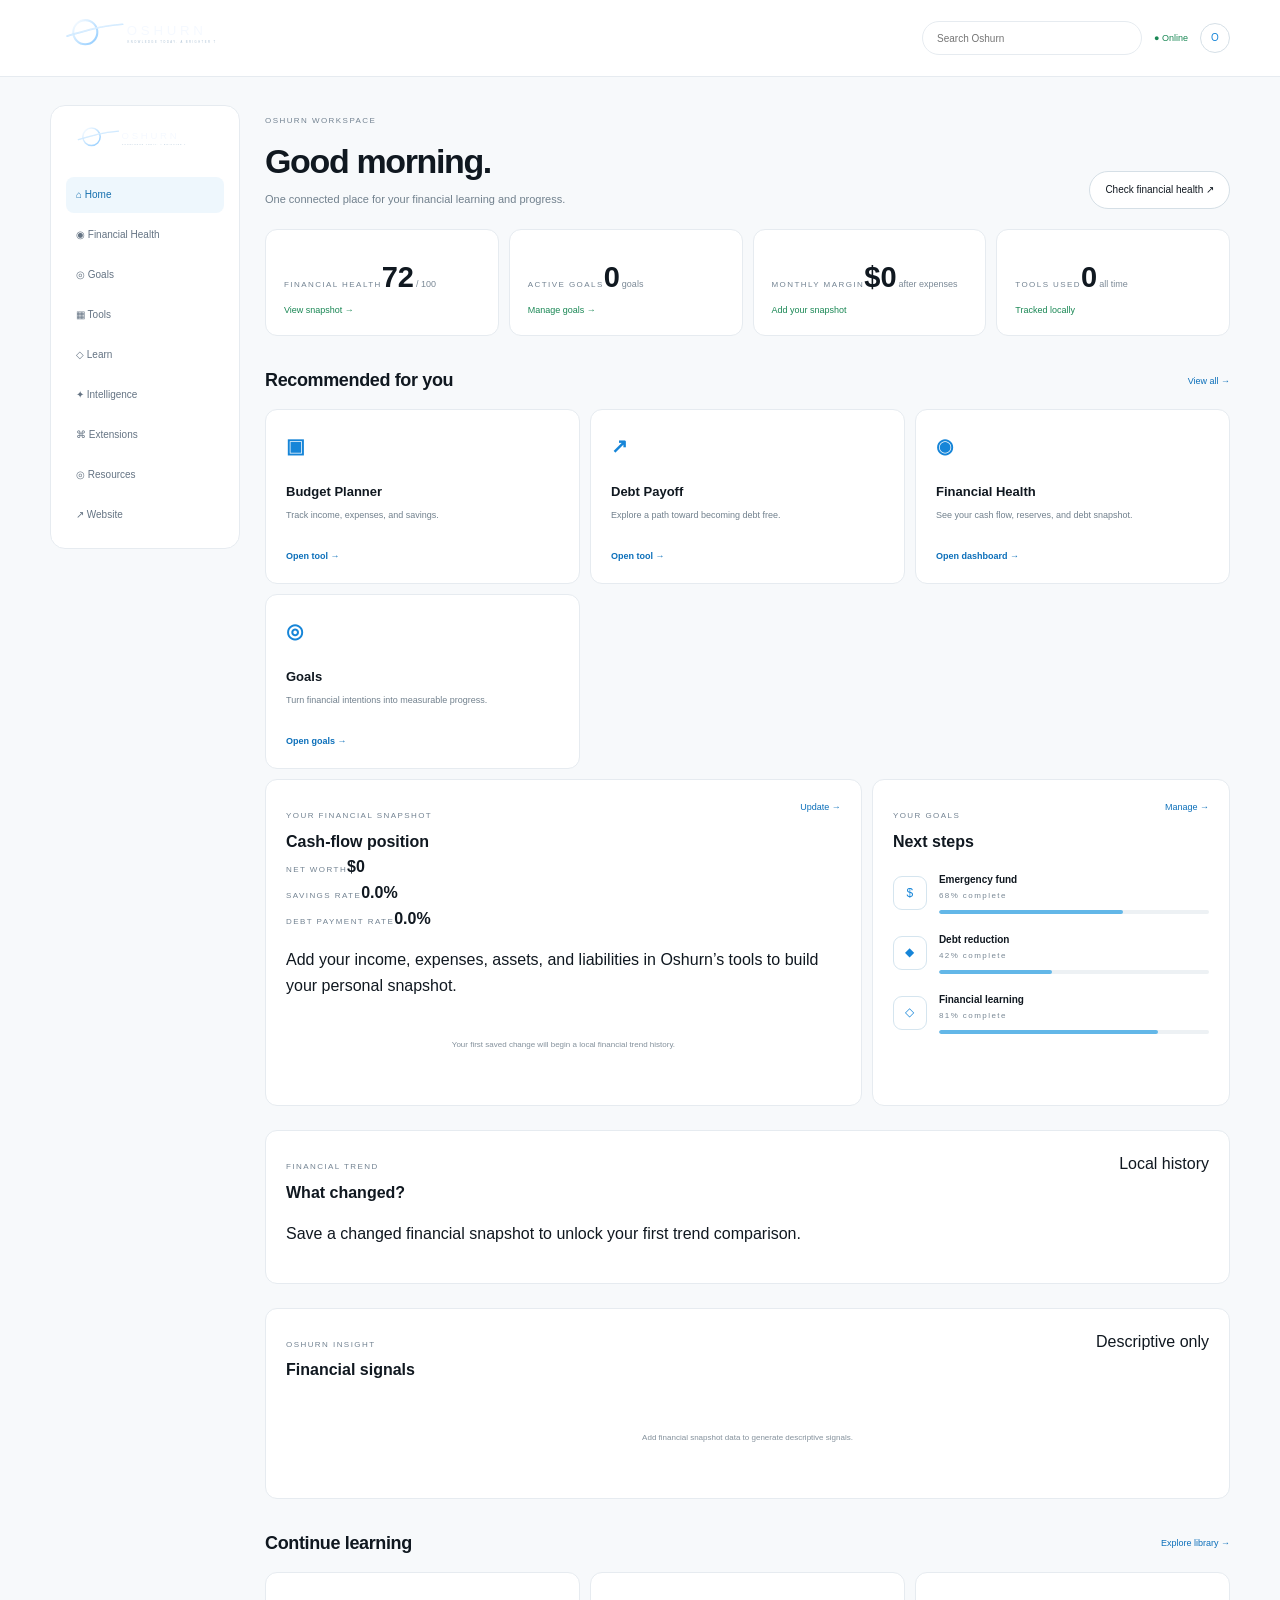
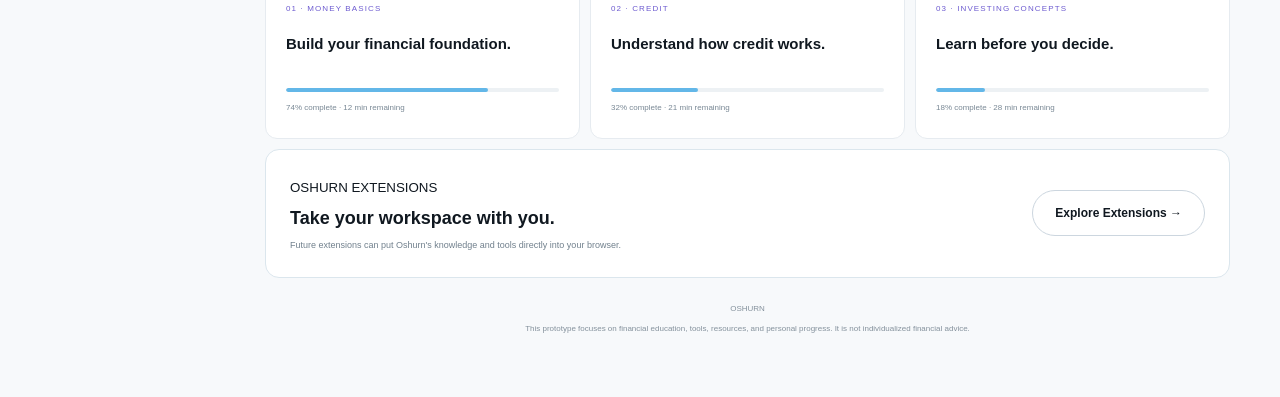
==== commit 8764a50f: "Add financial signals surface to Workspace" ====
--- a/app.html
+++ b/app.html
@@ -1 +1 @@
-<!doctype html><html lang="en"><head><meta charset="utf-8"><meta name="viewport" content="width=device-width,initial-scale=1"><meta name="theme-color" content="#050a10"><title>Oshurn Workspace | Financial Knowledge & Tools</title><link rel="icon" href="oshurn-logo.svg" type="image/svg+xml"><link rel="stylesheet" href="styles.css"></head><body class="app-shell"><header class="site-header"><div class="container nav-wrap"><a class="brand" href="index.html"><img src="oshurn-logo.svg" alt="Oshurn"></a><div class="app-top-actions"><div class="workspace-search-wrap"><input id="workspace-search" class="workspace-search" type="search" placeholder="Search Oshurn" aria-label="Search Oshurn"><div id="search-panel" class="workspace-search-results" hidden></div></div><span class="online">● Online</span><span class="app-avatar" aria-label="Oshurn profile">O</span></div></div></header><main class="app-page"><div class="container app-layout"><aside class="app-sidebar"><img src="oshurn-logo.svg" alt="Oshurn"><a class="active" href="app.html">⌂ <span>Home</span></a><a href="health.html">◉ <span>Financial Health</span></a><a href="goals.html">◎ <span>Goals</span></a><a href="tools.html">▦ <span>Tools</span></a><a href="index.html#learn">◇ <span>Learn</span></a><a href="index.html#intelligence">✦ <span>Intelligence</span></a><a href="index.html#extensions">⌘ <span>Extensions</span></a><a href="index.html#resources">◎ <span>Resources</span></a><a href="index.html">↗ <span>Website</span></a></aside><section class="app-content"><div class="app-heading"><div><small>OSHURN WORKSPACE</small><h1>Good morning.</h1><p>One connected place for your financial learning and progress.</p></div><a class="ghost-btn" href="health.html">Check financial health ↗</a></div><div class="app-metrics"><article><small>FINANCIAL HEALTH</small><strong id="health-number">72</strong><span>/ 100</span><em><a href="health.html">View snapshot →</a></em></article><article><small>ACTIVE GOALS</small><strong id="goal-count">0</strong><span>goals</span><em><a href="goals.html">Manage goals →</a></em></article><article><small>MONTHLY MARGIN</small><strong id="margin-number">$0</strong><span>after expenses</span><em id="margin-status">Add your snapshot</em></article><article><small>TOOLS USED</small><strong id="tool-use-count">0</strong><span>all time</span><em>Tracked locally</em></article></div><div class="app-section-head"><h2>Recommended for you</h2><a href="tools.html">View all →</a></div><div class="app-cards"><a href="tools.html#budget"><b>▣</b><strong>Budget Planner</strong><small>Track income, expenses, and savings.</small><span>Open tool →</span></a><a href="tools.html#debt"><b>↗</b><strong>Debt Payoff</strong><small>Explore a path toward becoming debt free.</small><span>Open tool →</span></a><a href="health.html"><b>◉</b><strong>Financial Health</strong><small>See your cash flow, reserves, and debt snapshot.</small><span>Open dashboard →</span></a><a href="goals.html"><b>◎</b><strong>Goals</strong><small>Turn financial intentions into measurable progress.</small><span>Open goals →</span></a></div><div class="app-columns"><article class="app-panel progress-panel"><div class="panel-head"><div><small>YOUR FINANCIAL SNAPSHOT</small><h2>Cash-flow position</h2></div><a href="tools.html#budget">Update →</a></div><div class="snapshot-grid"><div><small>NET WORTH</small><strong id="net-worth-number">$0</strong></div><div><small>SAVINGS RATE</small><strong id="savings-rate-number">0%</strong></div><div><small>DEBT PAYMENT RATE</small><strong id="debt-rate-number">0%</strong></div></div><p id="snapshot-note">Add your income, expenses, assets, and liabilities in Oshurn's tools to build your personal snapshot.</p><p id="snapshot-history-note" class="app-footer-note">Your first saved change will begin a local financial trend history.</p></article><article class="app-panel"><div class="panel-head"><div><small>YOUR GOALS</small><h2>Next steps</h2></div><a href="goals.html">Manage →</a></div><div class="goal"><span class="goal-icon">$</span><div><strong>Emergency fund</strong><small>68% complete</small><div class="progress"><i style="width:68%"></i></div></div></div><div class="goal"><span class="goal-icon">◆</span><div><strong>Debt reduction</strong><small>42% complete</small><div class="progress"><i style="width:42%"></i></div></div></div><div class="goal"><span class="goal-icon">◇</span><div><strong>Financial learning</strong><small>81% complete</small><div class="progress"><i style="width:81%"></i></div></div></div></article></div><div class="app-panel" style="margin-top:24px"><div class="panel-head"><div><small>FINANCIAL TREND</small><h2>What changed?</h2></div><span>Local history</span></div><p id="snapshot-trend-note">Save a changed financial snapshot to unlock your first trend comparison.</p><div id="snapshot-trend-chart" class="trend-chart" aria-label="Financial trend chart" hidden></div></div><div class="app-section-head"><h2>Continue learning</h2><a href="index.html#learn">Explore library →</a></div><div class="learning-row"><article><small>01 · MONEY BASICS</small><h3>Build your financial foundation.</h3><div class="lesson-progress"><i style="width:74%"></i></div><span>74% complete · 12 min remaining</span></article><article><small>02 · CREDIT</small><h3>Understand how credit works.</h3><div class="lesson-progress"><i style="width:32%"></i></div><span>32% complete · 21 min remaining</span></article><article><small>03 · INVESTING CONCEPTS</small><h3>Learn before you decide.</h3><div class="lesson-progress"><i style="width:18%"></i></div><span>18% complete · 28 min remaining</span></article></div><div class="app-extension" id="extensions"><div><small>OSHURN EXTENSIONS</small><h2>Take your workspace with you.</h2><p>Future extensions can put Oshurn's knowledge and tools directly into your browser.</p></div><a href="index.html#extensions" class="btn btn-outline">Explore Extensions →</a></div><div id="resources" class="app-footer-note"><span>OSHURN</span><p>This prototype focuses on financial education, tools, resources, and personal progress. It is not individualized financial advice.</p></div></section></div></main><script src="app.js"></script><script src="trend-engine.js"></script></body></html>+<!doctype html><html lang="en"><head><meta charset="utf-8"><meta name="viewport" content="width=device-width,initial-scale=1"><meta name="theme-color" content="#050a10"><title>Oshurn Workspace | Financial Knowledge & Tools</title><link rel="icon" href="oshurn-logo.svg" type="image/svg+xml"><link rel="stylesheet" href="styles.css"><link rel="stylesheet" href="insights.css"></head><body class="app-shell"><header class="site-header"><div class="container nav-wrap"><a class="brand" href="index.html"><img src="oshurn-logo.svg" alt="Oshurn"></a><div class="app-top-actions"><div class="workspace-search-wrap"><input id="workspace-search" class="workspace-search" type="search" placeholder="Search Oshurn" aria-label="Search Oshurn"><div id="search-panel" class="workspace-search-results" hidden></div></div><span class="online">● Online</span><span class="app-avatar" aria-label="Oshurn profile">O</span></div></div></header><main class="app-page"><div class="container app-layout"><aside class="app-sidebar"><img src="oshurn-logo.svg" alt="Oshurn"><a class="active" href="app.html">⌂ <span>Home</span></a><a href="health.html">◉ <span>Financial Health</span></a><a href="goals.html">◎ <span>Goals</span></a><a href="tools.html">▦ <span>Tools</span></a><a href="index.html#learn">◇ <span>Learn</span></a><a href="index.html#intelligence">✦ <span>Intelligence</span></a><a href="index.html#extensions">⌘ <span>Extensions</span></a><a href="index.html#resources">◎ <span>Resources</span></a><a href="index.html">↗ <span>Website</span></a></aside><section class="app-content"><div class="app-heading"><div><small>OSHURN WORKSPACE</small><h1>Good morning.</h1><p>One connected place for your financial learning and progress.</p></div><a class="ghost-btn" href="health.html">Check financial health ↗</a></div><div class="app-metrics"><article><small>FINANCIAL HEALTH</small><strong id="health-number">72</strong><span>/ 100</span><em><a href="health.html">View snapshot →</a></em></article><article><small>ACTIVE GOALS</small><strong id="goal-count">0</strong><span>goals</span><em><a href="goals.html">Manage goals →</a></em></article><article><small>MONTHLY MARGIN</small><strong id="margin-number">$0</strong><span>after expenses</span><em id="margin-status">Add your snapshot</em></article><article><small>TOOLS USED</small><strong id="tool-use-count">0</strong><span>all time</span><em>Tracked locally</em></article></div><div class="app-section-head"><h2>Recommended for you</h2><a href="tools.html">View all →</a></div><div class="app-cards"><a href="tools.html#budget"><b>▣</b><strong>Budget Planner</strong><small>Track income, expenses, and savings.</small><span>Open tool →</span></a><a href="tools.html#debt"><b>↗</b><strong>Debt Payoff</strong><small>Explore a path toward becoming debt free.</small><span>Open tool →</span></a><a href="health.html"><b>◉</b><strong>Financial Health</strong><small>See your cash flow, reserves, and debt snapshot.</small><span>Open dashboard →</span></a><a href="goals.html"><b>◎</b><strong>Goals</strong><small>Turn financial intentions into measurable progress.</small><span>Open goals →</span></a></div><div class="app-columns"><article class="app-panel progress-panel"><div class="panel-head"><div><small>YOUR FINANCIAL SNAPSHOT</small><h2>Cash-flow position</h2></div><a href="tools.html#budget">Update →</a></div><div class="snapshot-grid"><div><small>NET WORTH</small><strong id="net-worth-number">$0</strong></div><div><small>SAVINGS RATE</small><strong id="savings-rate-number">0%</strong></div><div><small>DEBT PAYMENT RATE</small><strong id="debt-rate-number">0%</strong></div></div><p id="snapshot-note">Add your income, expenses, assets, and liabilities in Oshurn's tools to build your personal snapshot.</p><p id="snapshot-history-note" class="app-footer-note">Your first saved change will begin a local financial trend history.</p></article><article class="app-panel"><div class="panel-head"><div><small>YOUR GOALS</small><h2>Next steps</h2></div><a href="goals.html">Manage →</a></div><div class="goal"><span class="goal-icon">$</span><div><strong>Emergency fund</strong><small>68% complete</small><div class="progress"><i style="width:68%"></i></div></div></div><div class="goal"><span class="goal-icon">◆</span><div><strong>Debt reduction</strong><small>42% complete</small><div class="progress"><i style="width:42%"></i></div></div></div><div class="goal"><span class="goal-icon">◇</span><div><strong>Financial learning</strong><small>81% complete</small><div class="progress"><i style="width:81%"></i></div></div></div></article></div><div class="app-panel" style="margin-top:24px"><div class="panel-head"><div><small>FINANCIAL TREND</small><h2>What changed?</h2></div><span>Local history</span></div><p id="snapshot-trend-note">Save a changed financial snapshot to unlock your first trend comparison.</p><div id="snapshot-trend-chart" class="trend-chart" aria-label="Financial trend chart" hidden></div></div><div class="app-panel" style="margin-top:24px"><div class="panel-head"><div><small>OSHURN INSIGHT</small><h2>Financial signals</h2></div><span>Descriptive only</span></div><div id="snapshot-insights" class="insight-list" aria-live="polite"><p class="app-footer-note">Add financial snapshot data to generate descriptive signals.</p></div></div><div class="app-section-head"><h2>Continue learning</h2><a href="index.html#learn">Explore library →</a></div><div class="learning-row"><article><small>01 · MONEY BASICS</small><h3>Build your financial foundation.</h3><div class="lesson-progress"><i style="width:74%"></i></div><span>74% complete · 12 min remaining</span></article><article><small>02 · CREDIT</small><h3>Understand how credit works.</h3><div class="lesson-progress"><i style="width:32%"></i></div><span>32% complete · 21 min remaining</span></article><article><small>03 · INVESTING CONCEPTS</small><h3>Learn before you decide.</h3><div class="lesson-progress"><i style="width:18%"></i></div><span>18% complete · 28 min remaining</span></article></div><div class="app-extension" id="extensions"><div><small>OSHURN EXTENSIONS</small><h2>Take your workspace with you.</h2><p>Future extensions can put Oshurn's knowledge and tools directly into your browser.</p></div><a href="index.html#extensions" class="btn btn-outline">Explore Extensions →</a></div><div id="resources" class="app-footer-note"><span>OSHURN</span><p>This prototype focuses on financial education, tools, resources, and personal progress. It is not individualized financial advice.</p></div></section></div></main><script src="app.js"></script><script src="trend-engine.js"></script></body></html>
--- a/insights.css
+++ b/insights.css
@@ -0,0 +1 @@
+.insight-list{display:grid;gap:10px;margin-top:16px}.insight-item{display:grid;grid-template-columns:auto 1fr;gap:12px;align-items:start;padding:13px 14px;border:1px solid var(--line);border-radius:10px;background:#fbfcfd}.insight-badge{min-width:72px;padding:4px 7px;border-radius:999px;text-align:center;font-size:8px;font-weight:700;letter-spacing:.08em;text-transform:uppercase}.insight-badge.positive{color:var(--green);background:#eef9f3}.insight-badge.attention{color:#9a5a00;background:#fff7e8}.insight-badge.neutral,.insight-badge.informational{color:#647383;background:#f1f4f7}.insight-item strong,.insight-item p{display:block}.insight-item strong{font-size:10px}.insight-item p{margin:3px 0 0;color:#71808d;font-size:9px}.insight-meta{margin-top:12px;color:#8a97a2;font-size:8px}
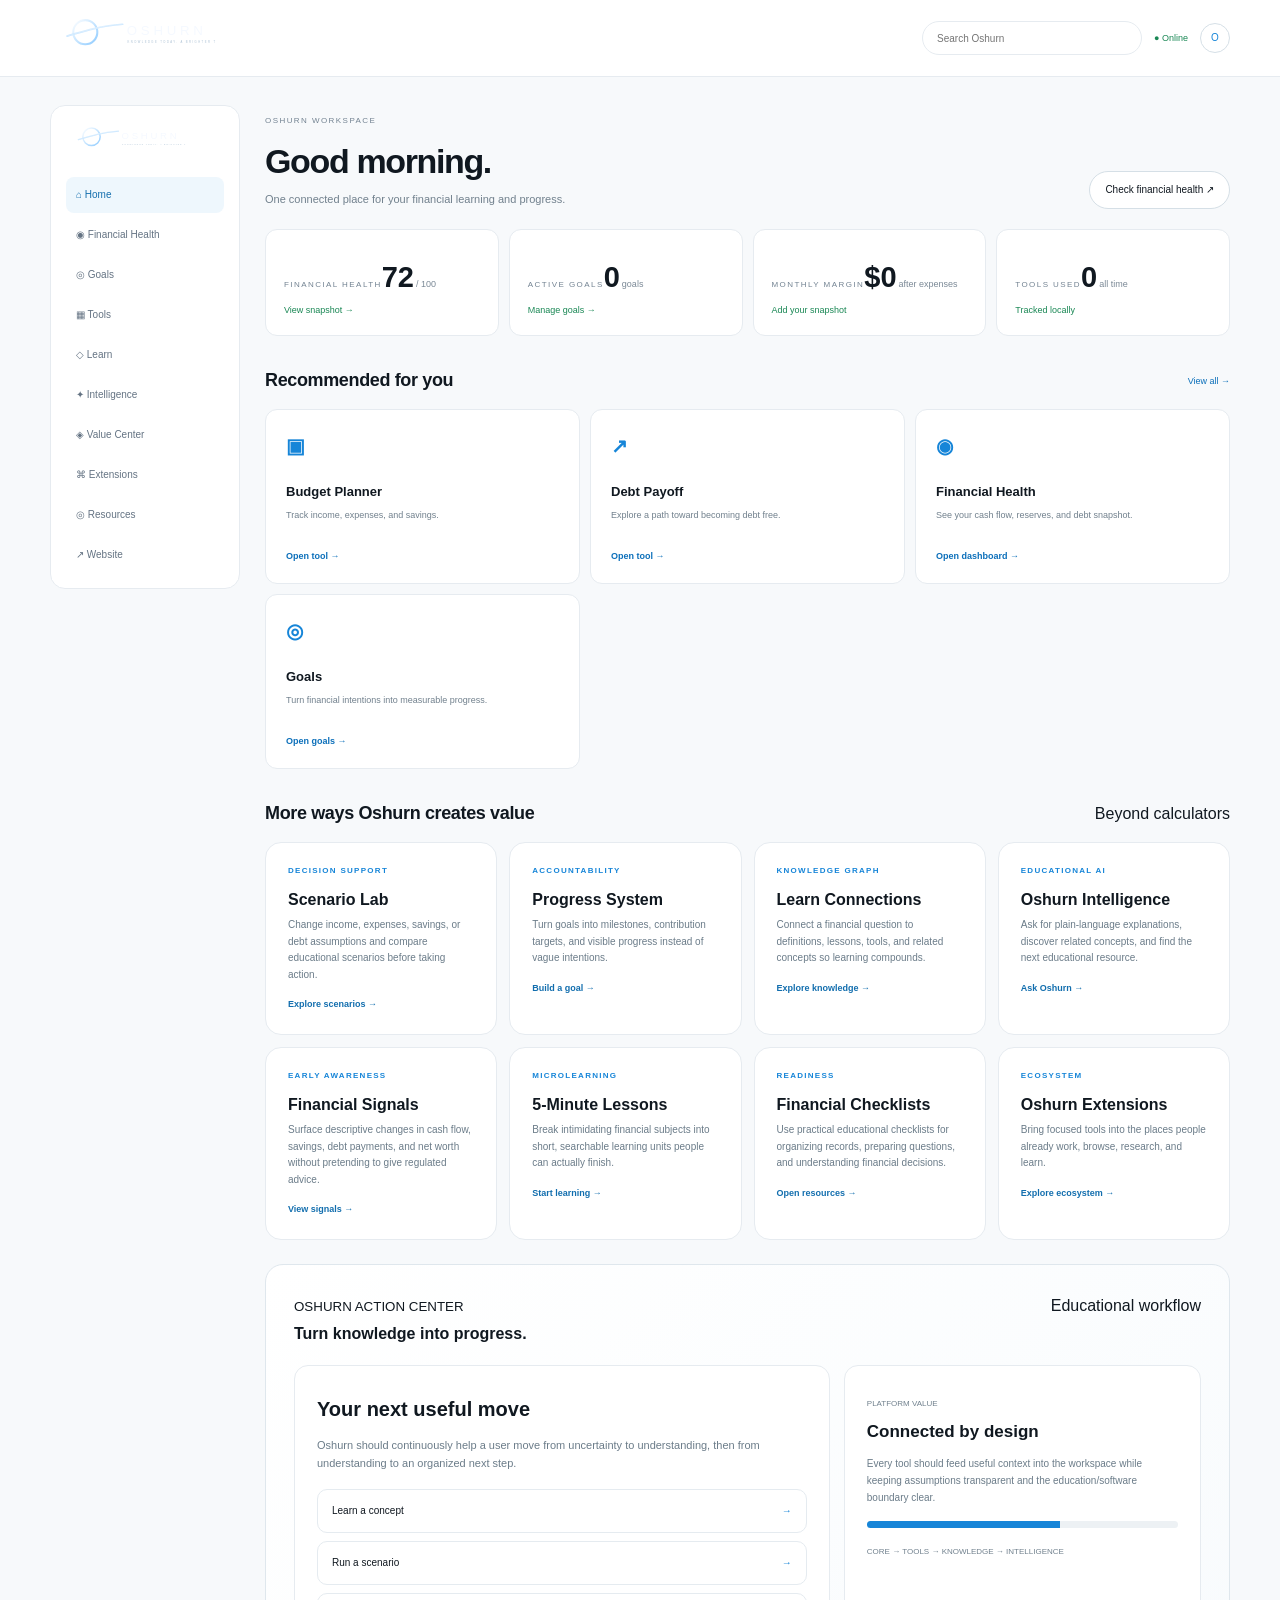
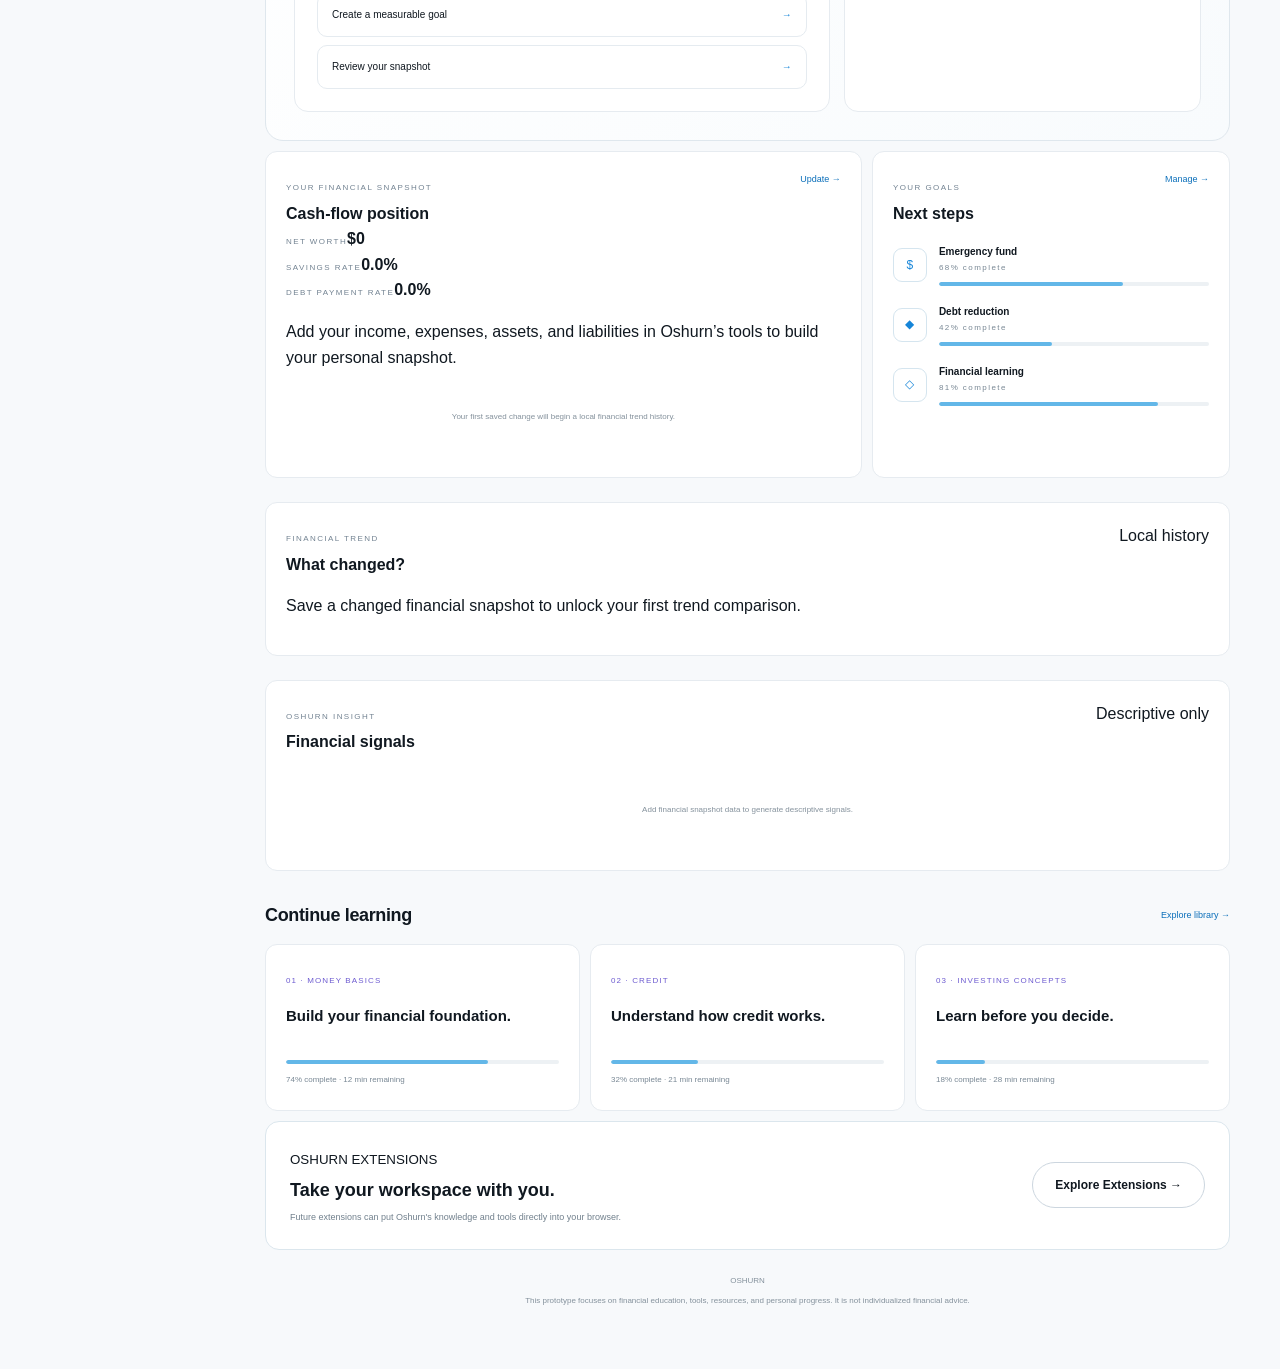
==== commit ee38fa05: "Expand Oshurn workspace value center" ====
--- a/app.html
+++ b/app.html
@@ -1 +1 @@
-<!doctype html><html lang="en"><head><meta charset="utf-8"><meta name="viewport" content="width=device-width,initial-scale=1"><meta name="theme-color" content="#050a10"><title>Oshurn Workspace | Financial Knowledge & Tools</title><link rel="icon" href="oshurn-logo.svg" type="image/svg+xml"><link rel="stylesheet" href="styles.css"><link rel="stylesheet" href="insights.css"></head><body class="app-shell"><header class="site-header"><div class="container nav-wrap"><a class="brand" href="index.html"><img src="oshurn-logo.svg" alt="Oshurn"></a><div class="app-top-actions"><div class="workspace-search-wrap"><input id="workspace-search" class="workspace-search" type="search" placeholder="Search Oshurn" aria-label="Search Oshurn"><div id="search-panel" class="workspace-search-results" hidden></div></div><span class="online">● Online</span><span class="app-avatar" aria-label="Oshurn profile">O</span></div></div></header><main class="app-page"><div class="container app-layout"><aside class="app-sidebar"><img src="oshurn-logo.svg" alt="Oshurn"><a class="active" href="app.html">⌂ <span>Home</span></a><a href="health.html">◉ <span>Financial Health</span></a><a href="goals.html">◎ <span>Goals</span></a><a href="tools.html">▦ <span>Tools</span></a><a href="index.html#learn">◇ <span>Learn</span></a><a href="index.html#intelligence">✦ <span>Intelligence</span></a><a href="index.html#extensions">⌘ <span>Extensions</span></a><a href="index.html#resources">◎ <span>Resources</span></a><a href="index.html">↗ <span>Website</span></a></aside><section class="app-content"><div class="app-heading"><div><small>OSHURN WORKSPACE</small><h1>Good morning.</h1><p>One connected place for your financial learning and progress.</p></div><a class="ghost-btn" href="health.html">Check financial health ↗</a></div><div class="app-metrics"><article><small>FINANCIAL HEALTH</small><strong id="health-number">72</strong><span>/ 100</span><em><a href="health.html">View snapshot →</a></em></article><article><small>ACTIVE GOALS</small><strong id="goal-count">0</strong><span>goals</span><em><a href="goals.html">Manage goals →</a></em></article><article><small>MONTHLY MARGIN</small><strong id="margin-number">$0</strong><span>after expenses</span><em id="margin-status">Add your snapshot</em></article><article><small>TOOLS USED</small><strong id="tool-use-count">0</strong><span>all time</span><em>Tracked locally</em></article></div><div class="app-section-head"><h2>Recommended for you</h2><a href="tools.html">View all →</a></div><div class="app-cards"><a href="tools.html#budget"><b>▣</b><strong>Budget Planner</strong><small>Track income, expenses, and savings.</small><span>Open tool →</span></a><a href="tools.html#debt"><b>↗</b><strong>Debt Payoff</strong><small>Explore a path toward becoming debt free.</small><span>Open tool →</span></a><a href="health.html"><b>◉</b><strong>Financial Health</strong><small>See your cash flow, reserves, and debt snapshot.</small><span>Open dashboard →</span></a><a href="goals.html"><b>◎</b><strong>Goals</strong><small>Turn financial intentions into measurable progress.</small><span>Open goals →</span></a></div><div class="app-columns"><article class="app-panel progress-panel"><div class="panel-head"><div><small>YOUR FINANCIAL SNAPSHOT</small><h2>Cash-flow position</h2></div><a href="tools.html#budget">Update →</a></div><div class="snapshot-grid"><div><small>NET WORTH</small><strong id="net-worth-number">$0</strong></div><div><small>SAVINGS RATE</small><strong id="savings-rate-number">0%</strong></div><div><small>DEBT PAYMENT RATE</small><strong id="debt-rate-number">0%</strong></div></div><p id="snapshot-note">Add your income, expenses, assets, and liabilities in Oshurn's tools to build your personal snapshot.</p><p id="snapshot-history-note" class="app-footer-note">Your first saved change will begin a local financial trend history.</p></article><article class="app-panel"><div class="panel-head"><div><small>YOUR GOALS</small><h2>Next steps</h2></div><a href="goals.html">Manage →</a></div><div class="goal"><span class="goal-icon">$</span><div><strong>Emergency fund</strong><small>68% complete</small><div class="progress"><i style="width:68%"></i></div></div></div><div class="goal"><span class="goal-icon">◆</span><div><strong>Debt reduction</strong><small>42% complete</small><div class="progress"><i style="width:42%"></i></div></div></div><div class="goal"><span class="goal-icon">◇</span><div><strong>Financial learning</strong><small>81% complete</small><div class="progress"><i style="width:81%"></i></div></div></div></article></div><div class="app-panel" style="margin-top:24px"><div class="panel-head"><div><small>FINANCIAL TREND</small><h2>What changed?</h2></div><span>Local history</span></div><p id="snapshot-trend-note">Save a changed financial snapshot to unlock your first trend comparison.</p><div id="snapshot-trend-chart" class="trend-chart" aria-label="Financial trend chart" hidden></div></div><div class="app-panel" style="margin-top:24px"><div class="panel-head"><div><small>OSHURN INSIGHT</small><h2>Financial signals</h2></div><span>Descriptive only</span></div><div id="snapshot-insights" class="insight-list" aria-live="polite"><p class="app-footer-note">Add financial snapshot data to generate descriptive signals.</p></div></div><div class="app-section-head"><h2>Continue learning</h2><a href="index.html#learn">Explore library →</a></div><div class="learning-row"><article><small>01 · MONEY BASICS</small><h3>Build your financial foundation.</h3><div class="lesson-progress"><i style="width:74%"></i></div><span>74% complete · 12 min remaining</span></article><article><small>02 · CREDIT</small><h3>Understand how credit works.</h3><div class="lesson-progress"><i style="width:32%"></i></div><span>32% complete · 21 min remaining</span></article><article><small>03 · INVESTING CONCEPTS</small><h3>Learn before you decide.</h3><div class="lesson-progress"><i style="width:18%"></i></div><span>18% complete · 28 min remaining</span></article></div><div class="app-extension" id="extensions"><div><small>OSHURN EXTENSIONS</small><h2>Take your workspace with you.</h2><p>Future extensions can put Oshurn's knowledge and tools directly into your browser.</p></div><a href="index.html#extensions" class="btn btn-outline">Explore Extensions →</a></div><div id="resources" class="app-footer-note"><span>OSHURN</span><p>This prototype focuses on financial education, tools, resources, and personal progress. It is not individualized financial advice.</p></div></section></div></main><script src="app.js"></script><script src="trend-engine.js"></script></body></html>+<!doctype html><html lang="en"><head><meta charset="utf-8"><meta name="viewport" content="width=device-width,initial-scale=1"><meta name="theme-color" content="#050a10"><title>Oshurn Workspace | Financial Knowledge & Tools</title><link rel="icon" href="oshurn-logo.svg" type="image/svg+xml"><link rel="stylesheet" href="styles.css"><link rel="stylesheet" href="insights.css"><link rel="stylesheet" href="value-layer.css"></head><body class="app-shell"><header class="site-header"><div class="container nav-wrap"><a class="brand" href="index.html"><img src="oshurn-logo.svg" alt="Oshurn"></a><div class="app-top-actions"><div class="workspace-search-wrap"><input id="workspace-search" class="workspace-search" type="search" placeholder="Search Oshurn" aria-label="Search Oshurn"><div id="search-panel" class="workspace-search-results" hidden></div></div><span class="online">● Online</span><span class="app-avatar" aria-label="Oshurn profile">O</span></div></div></header><main class="app-page"><div class="container app-layout"><aside class="app-sidebar"><img src="oshurn-logo.svg" alt="Oshurn"><a class="active" href="app.html">⌂ <span>Home</span></a><a href="health.html">◉ <span>Financial Health</span></a><a href="goals.html">◎ <span>Goals</span></a><a href="tools.html">▦ <span>Tools</span></a><a href="index.html#learn">◇ <span>Learn</span></a><a href="index.html#intelligence">✦ <span>Intelligence</span></a><a href="#value">◈ <span>Value Center</span></a><a href="index.html#extensions">⌘ <span>Extensions</span></a><a href="index.html#resources">◎ <span>Resources</span></a><a href="index.html">↗ <span>Website</span></a></aside><section class="app-content"><div class="app-heading"><div><small>OSHURN WORKSPACE</small><h1>Good morning.</h1><p>One connected place for your financial learning and progress.</p></div><a class="ghost-btn" href="health.html">Check financial health ↗</a></div><div class="app-metrics"><article><small>FINANCIAL HEALTH</small><strong id="health-number">72</strong><span>/ 100</span><em><a href="health.html">View snapshot →</a></em></article><article><small>ACTIVE GOALS</small><strong id="goal-count">0</strong><span>goals</span><em><a href="goals.html">Manage goals →</a></em></article><article><small>MONTHLY MARGIN</small><strong id="margin-number">$0</strong><span>after expenses</span><em id="margin-status">Add your snapshot</em></article><article><small>TOOLS USED</small><strong id="tool-use-count">0</strong><span>all time</span><em>Tracked locally</em></article></div><div class="app-section-head"><h2>Recommended for you</h2><a href="tools.html">View all →</a></div><div class="app-cards"><a href="tools.html#budget"><b>▣</b><strong>Budget Planner</strong><small>Track income, expenses, and savings.</small><span>Open tool →</span></a><a href="tools.html#debt"><b>↗</b><strong>Debt Payoff</strong><small>Explore a path toward becoming debt free.</small><span>Open tool →</span></a><a href="health.html"><b>◉</b><strong>Financial Health</strong><small>See your cash flow, reserves, and debt snapshot.</small><span>Open dashboard →</span></a><a href="goals.html"><b>◎</b><strong>Goals</strong><small>Turn financial intentions into measurable progress.</small><span>Open goals →</span></a></div><div id="value" class="value-layer"><div class="app-section-head"><h2>More ways Oshurn creates value</h2><span>Beyond calculators</span></div><div class="value-grid"><a class="value-card" href="tools.html#budget"><small>DECISION SUPPORT</small><strong>Scenario Lab</strong><p>Change income, expenses, savings, or debt assumptions and compare educational scenarios before taking action.</p><span>Explore scenarios →</span></a><a class="value-card" href="goals.html"><small>ACCOUNTABILITY</small><strong>Progress System</strong><p>Turn goals into milestones, contribution targets, and visible progress instead of vague intentions.</p><span>Build a goal →</span></a><a class="value-card" href="index.html#learn"><small>KNOWLEDGE GRAPH</small><strong>Learn Connections</strong><p>Connect a financial question to definitions, lessons, tools, and related concepts so learning compounds.</p><span>Explore knowledge →</span></a><a class="value-card" href="index.html#intelligence"><small>EDUCATIONAL AI</small><strong>Oshurn Intelligence</strong><p>Ask for plain-language explanations, discover related concepts, and find the next educational resource.</p><span>Ask Oshurn →</span></a><a class="value-card" href="health.html"><small>EARLY AWARENESS</small><strong>Financial Signals</strong><p>Surface descriptive changes in cash flow, savings, debt payments, and net worth without pretending to give regulated advice.</p><span>View signals →</span></a><a class="value-card" href="index.html#learn"><small>MICROLEARNING</small><strong>5-Minute Lessons</strong><p>Break intimidating financial subjects into short, searchable learning units people can actually finish.</p><span>Start learning →</span></a><a class="value-card" href="index.html#resources"><small>READINESS</small><strong>Financial Checklists</strong><p>Use practical educational checklists for organizing records, preparing questions, and understanding financial decisions.</p><span>Open resources →</span></a><a class="value-card" href="index.html#extensions"><small>ECOSYSTEM</small><strong>Oshurn Extensions</strong><p>Bring focused tools into the places people already work, browse, research, and learn.</p><span>Explore ecosystem →</span></a></div><div class="command-panel"><div class="panel-head"><div><small>OSHURN ACTION CENTER</small><h2>Turn knowledge into progress.</h2></div><span>Educational workflow</span></div><div class="command-grid"><div class="command-main"><h3>Your next useful move</h3><p>Oshurn should continuously help a user move from uncertainty to understanding, then from understanding to an organized next step.</p><div class="action-list"><a href="index.html#learn">Learn a concept <span>→</span></a><a href="tools.html#budget">Run a scenario <span>→</span></a><a href="goals.html">Create a measurable goal <span>→</span></a><a href="health.html">Review your snapshot <span>→</span></a></div></div><div class="readiness"><small>PLATFORM VALUE</small><h3>Connected by design</h3><p>Every tool should feed useful context into the workspace while keeping assumptions transparent and the education/software boundary clear.</p><div class="readiness-bar"><i></i></div><small>CORE → TOOLS → KNOWLEDGE → INTELLIGENCE</small></div></div></div></div><div class="app-columns"><article class="app-panel progress-panel"><div class="panel-head"><div><small>YOUR FINANCIAL SNAPSHOT</small><h2>Cash-flow position</h2></div><a href="tools.html#budget">Update →</a></div><div class="snapshot-grid"><div><small>NET WORTH</small><strong id="net-worth-number">$0</strong></div><div><small>SAVINGS RATE</small><strong id="savings-rate-number">0%</strong></div><div><small>DEBT PAYMENT RATE</small><strong id="debt-rate-number">0%</strong></div></div><p id="snapshot-note">Add your income, expenses, assets, and liabilities in Oshurn's tools to build your personal snapshot.</p><p id="snapshot-history-note" class="app-footer-note">Your first saved change will begin a local financial trend history.</p></article><article class="app-panel"><div class="panel-head"><div><small>YOUR GOALS</small><h2>Next steps</h2></div><a href="goals.html">Manage →</a></div><div class="goal"><span class="goal-icon">$</span><div><strong>Emergency fund</strong><small>68% complete</small><div class="progress"><i style="width:68%"></i></div></div></div><div class="goal"><span class="goal-icon">◆</span><div><strong>Debt reduction</strong><small>42% complete</small><div class="progress"><i style="width:42%"></i></div></div></div><div class="goal"><span class="goal-icon">◇</span><div><strong>Financial learning</strong><small>81% complete</small><div class="progress"><i style="width:81%"></i></div></div></div></article></div><div class="app-panel" style="margin-top:24px"><div class="panel-head"><div><small>FINANCIAL TREND</small><h2>What changed?</h2></div><span>Local history</span></div><p id="snapshot-trend-note">Save a changed financial snapshot to unlock your first trend comparison.</p><div id="snapshot-trend-chart" class="trend-chart" aria-label="Financial trend chart" hidden></div></div><div class="app-panel" style="margin-top:24px"><div class="panel-head"><div><small>OSHURN INSIGHT</small><h2>Financial signals</h2></div><span>Descriptive only</span></div><div id="snapshot-insights" class="insight-list" aria-live="polite"><p class="app-footer-note">Add financial snapshot data to generate descriptive signals.</p></div></div><div class="app-section-head"><h2>Continue learning</h2><a href="index.html#learn">Explore library →</a></div><div class="learning-row"><article><small>01 · MONEY BASICS</small><h3>Build your financial foundation.</h3><div class="lesson-progress"><i style="width:74%"></i></div><span>74% complete · 12 min remaining</span></article><article><small>02 · CREDIT</small><h3>Understand how credit works.</h3><div class="lesson-progress"><i style="width:32%"></i></div><span>32% complete · 21 min remaining</span></article><article><small>03 · INVESTING CONCEPTS</small><h3>Learn before you decide.</h3><div class="lesson-progress"><i style="width:18%"></i></div><span>18% complete · 28 min remaining</span></article></div><div class="app-extension" id="extensions"><div><small>OSHURN EXTENSIONS</small><h2>Take your workspace with you.</h2><p>Future extensions can put Oshurn's knowledge and tools directly into your browser.</p></div><a href="index.html#extensions" class="btn btn-outline">Explore Extensions →</a></div><div id="resources" class="app-footer-note"><span>OSHURN</span><p>This prototype focuses on financial education, tools, resources, and personal progress. It is not individualized financial advice.</p></div></section></div></main><script src="app.js"></script><script src="trend-engine.js"></script></body></html>
--- a/value-layer.css
+++ b/value-layer.css
@@ -0,0 +1 @@
+.value-layer{margin-top:24px}.value-grid{display:grid;grid-template-columns:repeat(4,1fr);gap:12px}.value-card{display:block;padding:22px;border:1px solid var(--line,#e5ebf0);border-radius:16px;background:#fff;transition:transform .2s,box-shadow .2s,border-color .2s}.value-card:hover{transform:translateY(-2px);box-shadow:0 16px 40px rgba(20,40,60,.07);border-color:#c9dbe7}.value-card small{display:block;font-size:8px;letter-spacing:.16em;color:#1685d8;font-weight:700}.value-card strong{display:block;font-size:16px;margin:9px 0 5px}.value-card p{font-size:10px;color:#6b7c89;line-height:1.65;margin:0}.value-card span{display:block;margin-top:14px;font-size:9px;color:#126eae;font-weight:700}.command-panel{margin-top:24px;padding:28px;border:1px solid #dfe7ed;border-radius:18px;background:linear-gradient(135deg,#fff,#f8fbfd)}.command-panel .panel-head{margin-bottom:18px}.command-grid{display:grid;grid-template-columns:1.2fr .8fr;gap:14px}.command-main{padding:22px;border:1px solid var(--line,#e5ebf0);border-radius:14px;background:#fff}.command-main h3{font-size:20px;margin:5px 0 8px}.command-main p{font-size:11px;color:#6b7c89;line-height:1.7}.action-list{display:grid;gap:8px;margin-top:16px}.action-list a{display:flex;align-items:center;justify-content:space-between;padding:13px 14px;border:1px solid #e5ebf0;border-radius:10px;font-size:10px;background:#fff}.action-list a:hover{border-color:#c9dbe7}.action-list a span{color:#1685d8}.readiness{padding:22px;border:1px solid var(--line,#e5ebf0);border-radius:14px;background:#fff}.readiness h3{margin:5px 0 10px;font-size:17px}.readiness p{font-size:10px;color:#6b7c89;line-height:1.7}.readiness-bar{height:7px;border-radius:10px;background:#edf1f4;overflow:hidden;margin:15px 0 8px}.readiness-bar i{display:block;height:100%;width:62%;background:#1685d8}.readiness small{font-size:8px;color:#71818e}@media(max-width:1050px){.value-grid{grid-template-columns:repeat(2,1fr)}.command-grid{grid-template-columns:1fr}}@media(max-width:650px){.value-grid{grid-template-columns:1fr}.value-card{padding:18px}.command-panel{padding:18px}}
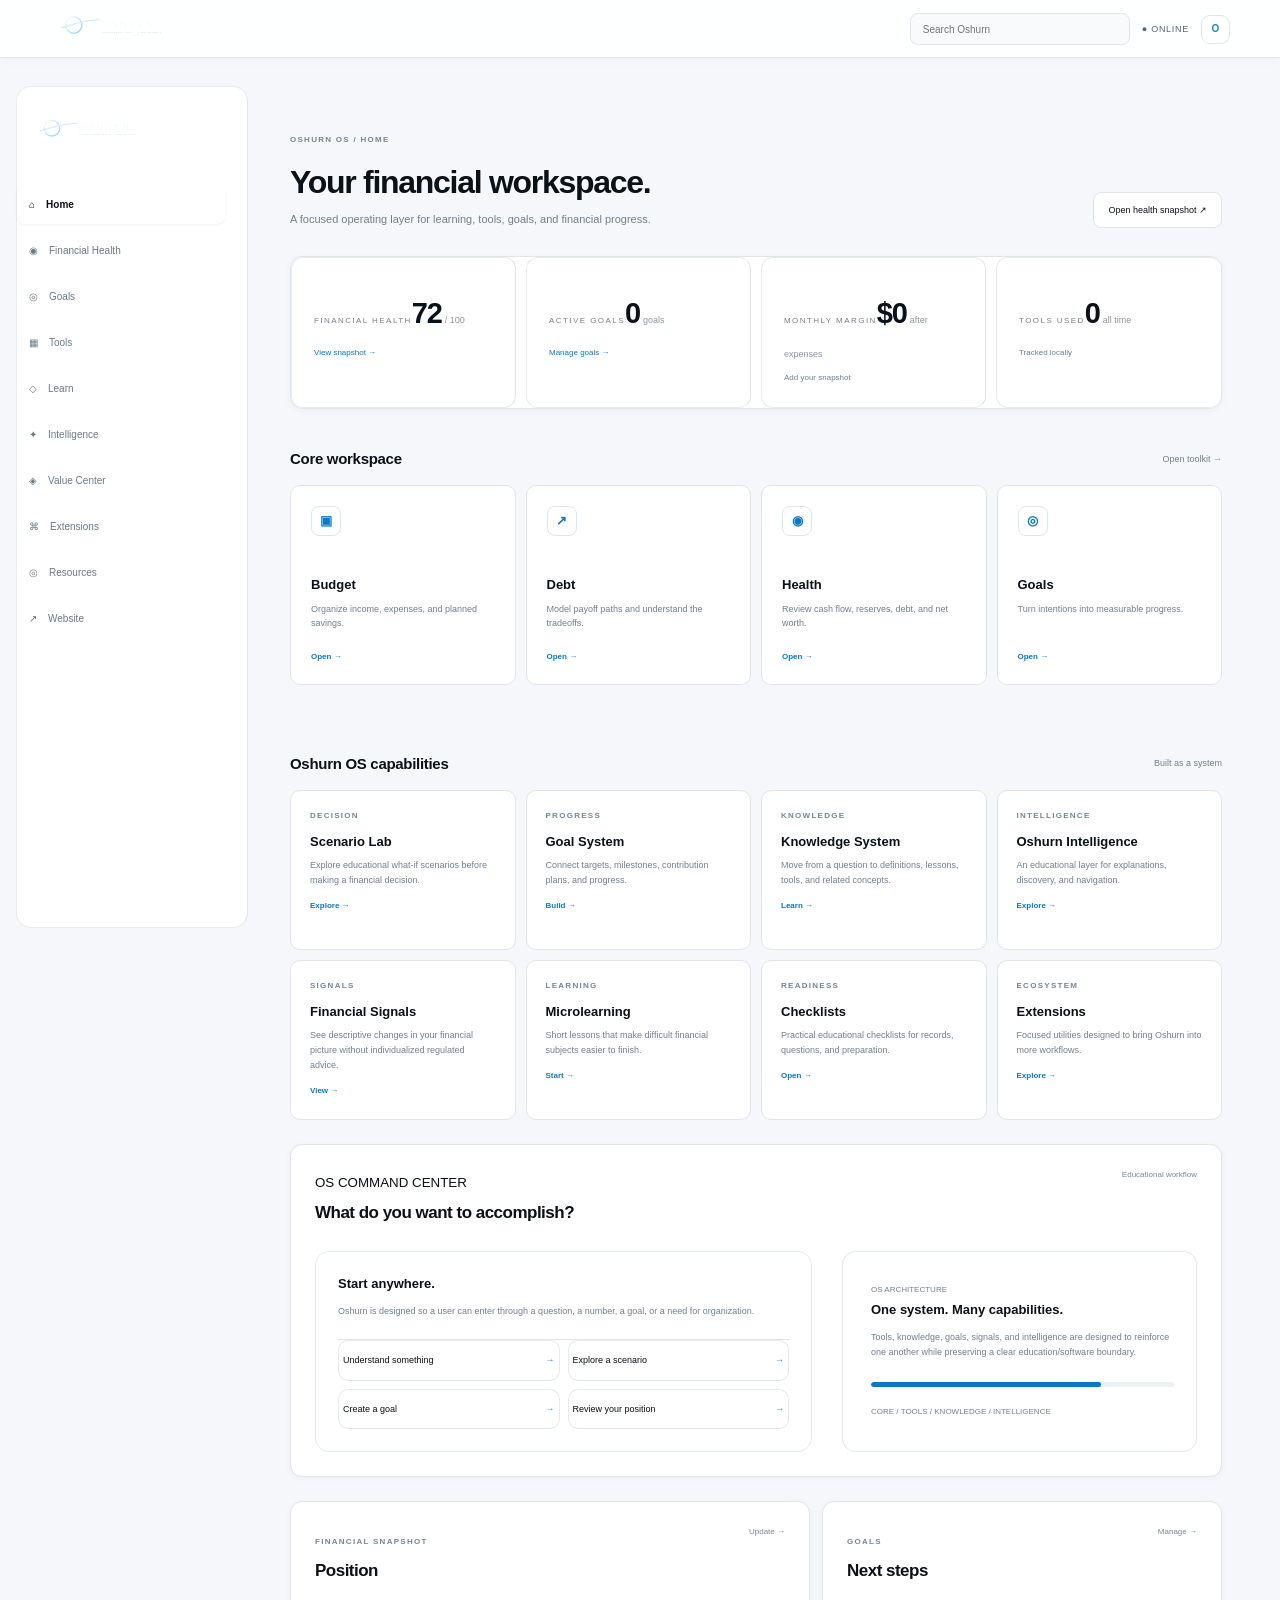
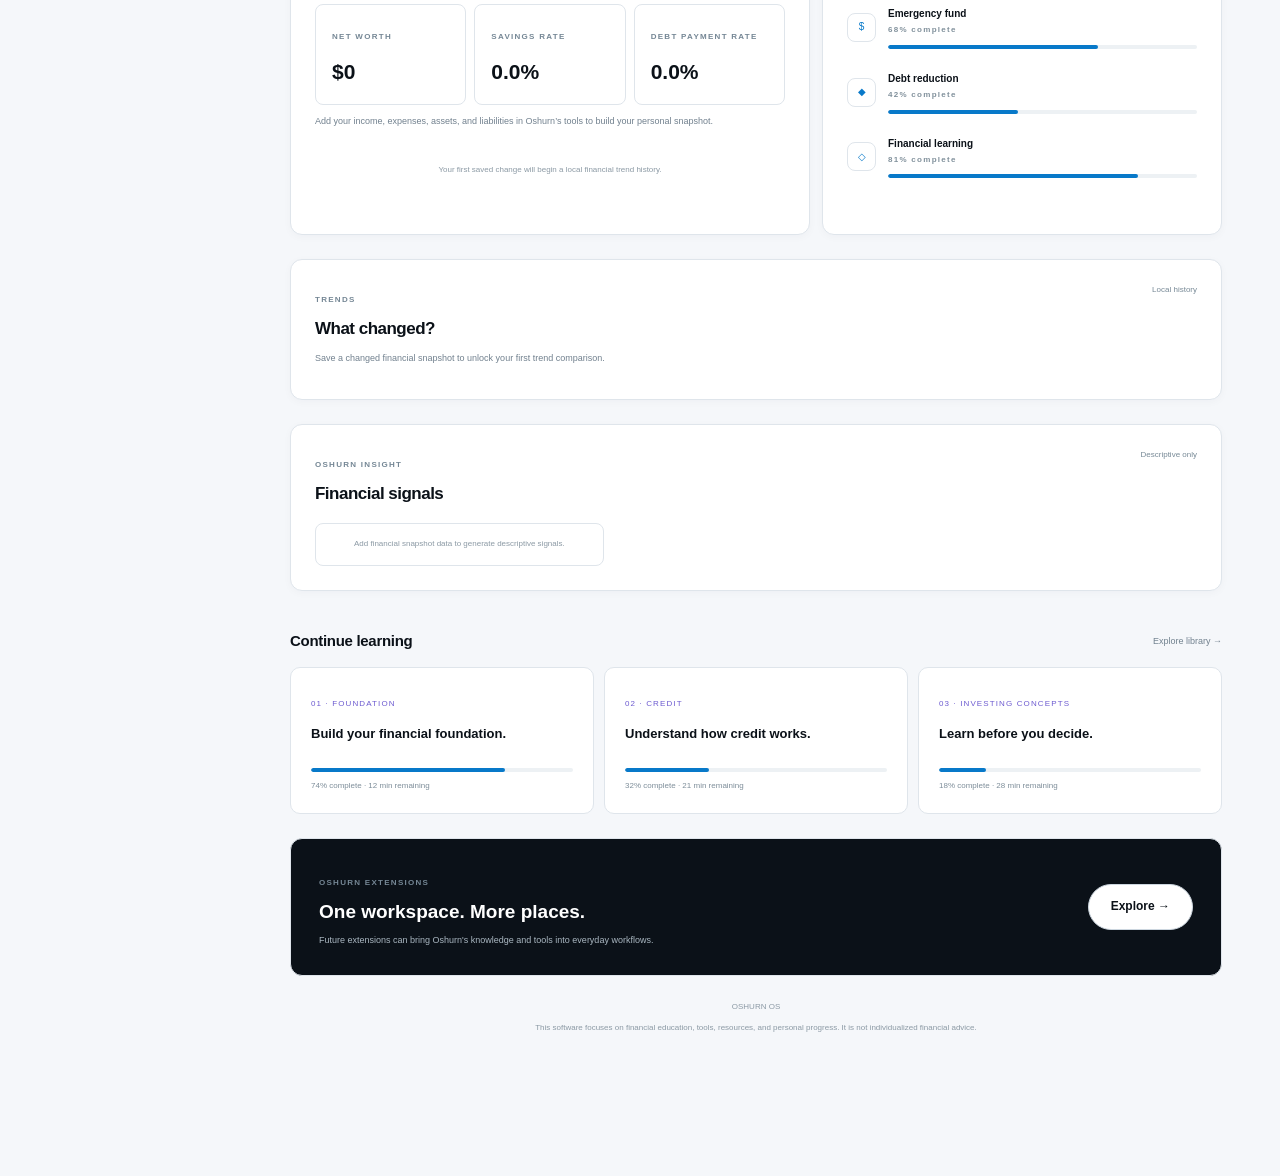
==== commit 1b96523b: "Reframe Workspace as Oshurn OS app" ====
--- a/app.html
+++ b/app.html
@@ -1 +1 @@
-<!doctype html><html lang="en"><head><meta charset="utf-8"><meta name="viewport" content="width=device-width,initial-scale=1"><meta name="theme-color" content="#050a10"><title>Oshurn Workspace | Financial Knowledge & Tools</title><link rel="icon" href="oshurn-logo.svg" type="image/svg+xml"><link rel="stylesheet" href="styles.css"><link rel="stylesheet" href="insights.css"><link rel="stylesheet" href="value-layer.css"></head><body class="app-shell"><header class="site-header"><div class="container nav-wrap"><a class="brand" href="index.html"><img src="oshurn-logo.svg" alt="Oshurn"></a><div class="app-top-actions"><div class="workspace-search-wrap"><input id="workspace-search" class="workspace-search" type="search" placeholder="Search Oshurn" aria-label="Search Oshurn"><div id="search-panel" class="workspace-search-results" hidden></div></div><span class="online">● Online</span><span class="app-avatar" aria-label="Oshurn profile">O</span></div></div></header><main class="app-page"><div class="container app-layout"><aside class="app-sidebar"><img src="oshurn-logo.svg" alt="Oshurn"><a class="active" href="app.html">⌂ <span>Home</span></a><a href="health.html">◉ <span>Financial Health</span></a><a href="goals.html">◎ <span>Goals</span></a><a href="tools.html">▦ <span>Tools</span></a><a href="index.html#learn">◇ <span>Learn</span></a><a href="index.html#intelligence">✦ <span>Intelligence</span></a><a href="#value">◈ <span>Value Center</span></a><a href="index.html#extensions">⌘ <span>Extensions</span></a><a href="index.html#resources">◎ <span>Resources</span></a><a href="index.html">↗ <span>Website</span></a></aside><section class="app-content"><div class="app-heading"><div><small>OSHURN WORKSPACE</small><h1>Good morning.</h1><p>One connected place for your financial learning and progress.</p></div><a class="ghost-btn" href="health.html">Check financial health ↗</a></div><div class="app-metrics"><article><small>FINANCIAL HEALTH</small><strong id="health-number">72</strong><span>/ 100</span><em><a href="health.html">View snapshot →</a></em></article><article><small>ACTIVE GOALS</small><strong id="goal-count">0</strong><span>goals</span><em><a href="goals.html">Manage goals →</a></em></article><article><small>MONTHLY MARGIN</small><strong id="margin-number">$0</strong><span>after expenses</span><em id="margin-status">Add your snapshot</em></article><article><small>TOOLS USED</small><strong id="tool-use-count">0</strong><span>all time</span><em>Tracked locally</em></article></div><div class="app-section-head"><h2>Recommended for you</h2><a href="tools.html">View all →</a></div><div class="app-cards"><a href="tools.html#budget"><b>▣</b><strong>Budget Planner</strong><small>Track income, expenses, and savings.</small><span>Open tool →</span></a><a href="tools.html#debt"><b>↗</b><strong>Debt Payoff</strong><small>Explore a path toward becoming debt free.</small><span>Open tool →</span></a><a href="health.html"><b>◉</b><strong>Financial Health</strong><small>See your cash flow, reserves, and debt snapshot.</small><span>Open dashboard →</span></a><a href="goals.html"><b>◎</b><strong>Goals</strong><small>Turn financial intentions into measurable progress.</small><span>Open goals →</span></a></div><div id="value" class="value-layer"><div class="app-section-head"><h2>More ways Oshurn creates value</h2><span>Beyond calculators</span></div><div class="value-grid"><a class="value-card" href="tools.html#budget"><small>DECISION SUPPORT</small><strong>Scenario Lab</strong><p>Change income, expenses, savings, or debt assumptions and compare educational scenarios before taking action.</p><span>Explore scenarios →</span></a><a class="value-card" href="goals.html"><small>ACCOUNTABILITY</small><strong>Progress System</strong><p>Turn goals into milestones, contribution targets, and visible progress instead of vague intentions.</p><span>Build a goal →</span></a><a class="value-card" href="index.html#learn"><small>KNOWLEDGE GRAPH</small><strong>Learn Connections</strong><p>Connect a financial question to definitions, lessons, tools, and related concepts so learning compounds.</p><span>Explore knowledge →</span></a><a class="value-card" href="index.html#intelligence"><small>EDUCATIONAL AI</small><strong>Oshurn Intelligence</strong><p>Ask for plain-language explanations, discover related concepts, and find the next educational resource.</p><span>Ask Oshurn →</span></a><a class="value-card" href="health.html"><small>EARLY AWARENESS</small><strong>Financial Signals</strong><p>Surface descriptive changes in cash flow, savings, debt payments, and net worth without pretending to give regulated advice.</p><span>View signals →</span></a><a class="value-card" href="index.html#learn"><small>MICROLEARNING</small><strong>5-Minute Lessons</strong><p>Break intimidating financial subjects into short, searchable learning units people can actually finish.</p><span>Start learning →</span></a><a class="value-card" href="index.html#resources"><small>READINESS</small><strong>Financial Checklists</strong><p>Use practical educational checklists for organizing records, preparing questions, and understanding financial decisions.</p><span>Open resources →</span></a><a class="value-card" href="index.html#extensions"><small>ECOSYSTEM</small><strong>Oshurn Extensions</strong><p>Bring focused tools into the places people already work, browse, research, and learn.</p><span>Explore ecosystem →</span></a></div><div class="command-panel"><div class="panel-head"><div><small>OSHURN ACTION CENTER</small><h2>Turn knowledge into progress.</h2></div><span>Educational workflow</span></div><div class="command-grid"><div class="command-main"><h3>Your next useful move</h3><p>Oshurn should continuously help a user move from uncertainty to understanding, then from understanding to an organized next step.</p><div class="action-list"><a href="index.html#learn">Learn a concept <span>→</span></a><a href="tools.html#budget">Run a scenario <span>→</span></a><a href="goals.html">Create a measurable goal <span>→</span></a><a href="health.html">Review your snapshot <span>→</span></a></div></div><div class="readiness"><small>PLATFORM VALUE</small><h3>Connected by design</h3><p>Every tool should feed useful context into the workspace while keeping assumptions transparent and the education/software boundary clear.</p><div class="readiness-bar"><i></i></div><small>CORE → TOOLS → KNOWLEDGE → INTELLIGENCE</small></div></div></div></div><div class="app-columns"><article class="app-panel progress-panel"><div class="panel-head"><div><small>YOUR FINANCIAL SNAPSHOT</small><h2>Cash-flow position</h2></div><a href="tools.html#budget">Update →</a></div><div class="snapshot-grid"><div><small>NET WORTH</small><strong id="net-worth-number">$0</strong></div><div><small>SAVINGS RATE</small><strong id="savings-rate-number">0%</strong></div><div><small>DEBT PAYMENT RATE</small><strong id="debt-rate-number">0%</strong></div></div><p id="snapshot-note">Add your income, expenses, assets, and liabilities in Oshurn's tools to build your personal snapshot.</p><p id="snapshot-history-note" class="app-footer-note">Your first saved change will begin a local financial trend history.</p></article><article class="app-panel"><div class="panel-head"><div><small>YOUR GOALS</small><h2>Next steps</h2></div><a href="goals.html">Manage →</a></div><div class="goal"><span class="goal-icon">$</span><div><strong>Emergency fund</strong><small>68% complete</small><div class="progress"><i style="width:68%"></i></div></div></div><div class="goal"><span class="goal-icon">◆</span><div><strong>Debt reduction</strong><small>42% complete</small><div class="progress"><i style="width:42%"></i></div></div></div><div class="goal"><span class="goal-icon">◇</span><div><strong>Financial learning</strong><small>81% complete</small><div class="progress"><i style="width:81%"></i></div></div></div></article></div><div class="app-panel" style="margin-top:24px"><div class="panel-head"><div><small>FINANCIAL TREND</small><h2>What changed?</h2></div><span>Local history</span></div><p id="snapshot-trend-note">Save a changed financial snapshot to unlock your first trend comparison.</p><div id="snapshot-trend-chart" class="trend-chart" aria-label="Financial trend chart" hidden></div></div><div class="app-panel" style="margin-top:24px"><div class="panel-head"><div><small>OSHURN INSIGHT</small><h2>Financial signals</h2></div><span>Descriptive only</span></div><div id="snapshot-insights" class="insight-list" aria-live="polite"><p class="app-footer-note">Add financial snapshot data to generate descriptive signals.</p></div></div><div class="app-section-head"><h2>Continue learning</h2><a href="index.html#learn">Explore library →</a></div><div class="learning-row"><article><small>01 · MONEY BASICS</small><h3>Build your financial foundation.</h3><div class="lesson-progress"><i style="width:74%"></i></div><span>74% complete · 12 min remaining</span></article><article><small>02 · CREDIT</small><h3>Understand how credit works.</h3><div class="lesson-progress"><i style="width:32%"></i></div><span>32% complete · 21 min remaining</span></article><article><small>03 · INVESTING CONCEPTS</small><h3>Learn before you decide.</h3><div class="lesson-progress"><i style="width:18%"></i></div><span>18% complete · 28 min remaining</span></article></div><div class="app-extension" id="extensions"><div><small>OSHURN EXTENSIONS</small><h2>Take your workspace with you.</h2><p>Future extensions can put Oshurn's knowledge and tools directly into your browser.</p></div><a href="index.html#extensions" class="btn btn-outline">Explore Extensions →</a></div><div id="resources" class="app-footer-note"><span>OSHURN</span><p>This prototype focuses on financial education, tools, resources, and personal progress. It is not individualized financial advice.</p></div></section></div></main><script src="app.js"></script><script src="trend-engine.js"></script></body></html>+<!doctype html><html lang="en"><head><meta charset="utf-8"><meta name="viewport" content="width=device-width,initial-scale=1"><meta name="theme-color" content="#f5f7fa"><title>Oshurn OS</title><link rel="icon" href="oshurn-logo.svg" type="image/svg+xml"><link rel="stylesheet" href="styles.css"><link rel="stylesheet" href="insights.css"><link rel="stylesheet" href="value-layer.css"><link rel="stylesheet" href="os-2026.css"></head><body class="app-shell"><header class="site-header"><div class="container nav-wrap"><a class="brand" href="index.html"><img src="oshurn-logo.svg" alt="Oshurn"></a><div class="app-top-actions"><div class="workspace-search-wrap"><input id="workspace-search" class="workspace-search" type="search" placeholder="Search Oshurn" aria-label="Search Oshurn"><div id="search-panel" class="workspace-search-results" hidden></div></div><span class="online">● ONLINE</span><span class="app-avatar" aria-label="Oshurn profile">O</span></div></div></header><main class="app-page"><div class="container app-layout"><aside class="app-sidebar"><img src="oshurn-logo.svg" alt="Oshurn"><a class="active" href="app.html">⌂ <span>Home</span></a><a href="health.html">◉ <span>Financial Health</span></a><a href="goals.html">◎ <span>Goals</span></a><a href="tools.html">▦ <span>Tools</span></a><a href="index.html#learn">◇ <span>Learn</span></a><a href="index.html#intelligence">✦ <span>Intelligence</span></a><a href="#value">◈ <span>Value Center</span></a><a href="index.html#extensions">⌘ <span>Extensions</span></a><a href="index.html#resources">◎ <span>Resources</span></a><a href="index.html">↗ <span>Website</span></a></aside><section class="app-content"><div class="app-heading"><div><small>OSHURN OS / HOME</small><h1>Your financial workspace.</h1><p>A focused operating layer for learning, tools, goals, and financial progress.</p></div><a class="ghost-btn" href="health.html">Open health snapshot ↗</a></div><div class="app-metrics"><article><small>FINANCIAL HEALTH</small><strong id="health-number">72</strong><span>/ 100</span><em><a href="health.html">View snapshot →</a></em></article><article><small>ACTIVE GOALS</small><strong id="goal-count">0</strong><span>goals</span><em><a href="goals.html">Manage goals →</a></em></article><article><small>MONTHLY MARGIN</small><strong id="margin-number">$0</strong><span>after expenses</span><em id="margin-status">Add your snapshot</em></article><article><small>TOOLS USED</small><strong id="tool-use-count">0</strong><span>all time</span><em>Tracked locally</em></article></div><div class="app-section-head"><h2>Core workspace</h2><a href="tools.html">Open toolkit →</a></div><div class="app-cards"><a href="tools.html#budget"><b>▣</b><strong>Budget</strong><small>Organize income, expenses, and planned savings.</small><span>Open →</span></a><a href="tools.html#debt"><b>↗</b><strong>Debt</strong><small>Model payoff paths and understand the tradeoffs.</small><span>Open →</span></a><a href="health.html"><b>◉</b><strong>Health</strong><small>Review cash flow, reserves, debt, and net worth.</small><span>Open →</span></a><a href="goals.html"><b>◎</b><strong>Goals</strong><small>Turn intentions into measurable progress.</small><span>Open →</span></a></div><div id="value" class="value-layer"><div class="app-section-head"><h2>Oshurn OS capabilities</h2><span>Built as a system</span></div><div class="value-grid"><a class="value-card" href="tools.html#budget"><small>DECISION</small><strong>Scenario Lab</strong><p>Explore educational what-if scenarios before making a financial decision.</p><span>Explore →</span></a><a class="value-card" href="goals.html"><small>PROGRESS</small><strong>Goal System</strong><p>Connect targets, milestones, contribution plans, and progress.</p><span>Build →</span></a><a class="value-card" href="index.html#learn"><small>KNOWLEDGE</small><strong>Knowledge System</strong><p>Move from a question to definitions, lessons, tools, and related concepts.</p><span>Learn →</span></a><a class="value-card" href="index.html#intelligence"><small>INTELLIGENCE</small><strong>Oshurn Intelligence</strong><p>An educational layer for explanations, discovery, and navigation.</p><span>Explore →</span></a><a class="value-card" href="health.html"><small>SIGNALS</small><strong>Financial Signals</strong><p>See descriptive changes in your financial picture without individualized regulated advice.</p><span>View →</span></a><a class="value-card" href="index.html#learn"><small>LEARNING</small><strong>Microlearning</strong><p>Short lessons that make difficult financial subjects easier to finish.</p><span>Start →</span></a><a class="value-card" href="index.html#resources"><small>READINESS</small><strong>Checklists</strong><p>Practical educational checklists for records, questions, and preparation.</p><span>Open →</span></a><a class="value-card" href="index.html#extensions"><small>ECOSYSTEM</small><strong>Extensions</strong><p>Focused utilities designed to bring Oshurn into more workflows.</p><span>Explore →</span></a></div><div class="command-panel"><div class="panel-head"><div><small>OS COMMAND CENTER</small><h2>What do you want to accomplish?</h2></div><span>Educational workflow</span></div><div class="command-grid"><div class="command-main"><h3>Start anywhere.</h3><p>Oshurn is designed so a user can enter through a question, a number, a goal, or a need for organization.</p><div class="action-list"><a href="index.html#learn">Understand something <span>→</span></a><a href="tools.html#budget">Explore a scenario <span>→</span></a><a href="goals.html">Create a goal <span>→</span></a><a href="health.html">Review your position <span>→</span></a></div></div><div class="readiness"><small>OS ARCHITECTURE</small><h3>One system. Many capabilities.</h3><p>Tools, knowledge, goals, signals, and intelligence are designed to reinforce one another while preserving a clear education/software boundary.</p><div class="readiness-bar"><i></i></div><small>CORE / TOOLS / KNOWLEDGE / INTELLIGENCE</small></div></div></div></div><div class="app-columns"><article class="app-panel progress-panel"><div class="panel-head"><div><small>FINANCIAL SNAPSHOT</small><h2>Position</h2></div><a href="tools.html#budget">Update →</a></div><div class="snapshot-grid"><div><small>NET WORTH</small><strong id="net-worth-number">$0</strong></div><div><small>SAVINGS RATE</small><strong id="savings-rate-number">0%</strong></div><div><small>DEBT PAYMENT RATE</small><strong id="debt-rate-number">0%</strong></div></div><p id="snapshot-note">Add your income, expenses, assets, and liabilities to build a personal snapshot.</p><p id="snapshot-history-note" class="app-footer-note">Your first saved change will begin a local financial trend history.</p></article><article class="app-panel"><div class="panel-head"><div><small>GOALS</small><h2>Next steps</h2></div><a href="goals.html">Manage →</a></div><div class="goal"><span class="goal-icon">$</span><div><strong>Emergency fund</strong><small>68% complete</small><div class="progress"><i style="width:68%"></i></div></div></div><div class="goal"><span class="goal-icon">◆</span><div><strong>Debt reduction</strong><small>42% complete</small><div class="progress"><i style="width:42%"></i></div></div></div><div class="goal"><span class="goal-icon">◇</span><div><strong>Financial learning</strong><small>81% complete</small><div class="progress"><i style="width:81%"></i></div></div></div></article></div><div class="app-panel" style="margin-top:24px"><div class="panel-head"><div><small>TRENDS</small><h2>What changed?</h2></div><span>Local history</span></div><p id="snapshot-trend-note">Save a changed financial snapshot to unlock your first trend comparison.</p><div id="snapshot-trend-chart" class="trend-chart" aria-label="Financial trend chart" hidden></div></div><div class="app-panel" style="margin-top:24px"><div class="panel-head"><div><small>OSHURN INSIGHT</small><h2>Financial signals</h2></div><span>Descriptive only</span></div><div id="snapshot-insights" class="insight-list" aria-live="polite"><p class="app-footer-note">Add financial snapshot data to generate descriptive signals.</p></div></div><div class="app-section-head"><h2>Continue learning</h2><a href="index.html#learn">Explore library →</a></div><div class="learning-row"><article><small>01 · FOUNDATION</small><h3>Build your financial foundation.</h3><div class="lesson-progress"><i style="width:74%"></i></div><span>74% complete · 12 min remaining</span></article><article><small>02 · CREDIT</small><h3>Understand how credit works.</h3><div class="lesson-progress"><i style="width:32%"></i></div><span>32% complete · 21 min remaining</span></article><article><small>03 · INVESTING CONCEPTS</small><h3>Learn before you decide.</h3><div class="lesson-progress"><i style="width:18%"></i></div><span>18% complete · 28 min remaining</span></article></div><div class="app-extension" id="extensions"><div><small>OSHURN EXTENSIONS</small><h2>One workspace. More places.</h2><p>Future extensions can bring Oshurn's knowledge and tools into everyday workflows.</p></div><a href="index.html#extensions" class="btn btn-outline">Explore →</a></div><div id="resources" class="app-footer-note"><span>OSHURN OS</span><p>This software focuses on financial education, tools, resources, and personal progress. It is not individualized financial advice.</p></div></section></div></main><script src="app.js"></script><script src="trend-engine.js"></script></body></html>
--- a/os-2026.css
+++ b/os-2026.css
@@ -0,0 +1,2 @@
+/* Oshurn OS — application-first visual system */
+:root{--os-bg:#f5f7fa;--os-surface:#fff;--os-ink:#0b1118;--os-muted:#71808e;--os-line:#dfe5eb;--os-accent:#0879c9;--os-sidebar:232px}*{box-sizing:border-box}.app-shell{background:var(--os-bg);color:var(--os-ink);font-family:Inter,-apple-system,BlinkMacSystemFont,"SF Pro Display","SF Pro Text",Arial,sans-serif}.app-shell .site-header{height:58px;background:rgba(255,255,255,.9);border-bottom:1px solid var(--os-line);box-shadow:0 1px 10px rgba(15,30,45,.04)}.app-shell .nav-wrap{height:58px}.app-shell .brand img{width:112px;height:36px}.app-top-actions{display:flex;align-items:center;gap:12px}.online{font-size:9px;color:#4f6676;letter-spacing:.08em}.app-avatar{display:grid;place-items:center;width:29px;height:29px;border:1px solid var(--os-line);border-radius:9px;background:#fff;font-size:10px;font-weight:700}.workspace-search{width:220px;height:32px;border:1px solid var(--os-line);border-radius:8px;background:#f8fafb;padding:0 12px;font-size:10px;outline:none}.workspace-search:focus{border-color:#a8cde3;background:#fff}.app-page{min-height:calc(100vh - 58px)}.app-layout{width:min(1420px,calc(100% - 32px));display:grid;grid-template-columns:var(--os-sidebar) minmax(0,1fr);gap:0;margin:0 auto}.app-sidebar{position:sticky;top:58px;height:calc(100vh - 58px);padding:25px 14px 20px 0;border-right:1px solid var(--os-line);display:flex;flex-direction:column}.app-sidebar img{width:108px;margin:0 0 28px 12px}.app-sidebar a{height:38px;display:flex;align-items:center;gap:11px;padding:0 12px;margin:2px 8px 2px 0;border-radius:8px;color:#697a87;font-size:10px}.app-sidebar a:hover{background:#fff;color:var(--os-ink)}.app-sidebar a.active{background:#fff;color:var(--os-ink);box-shadow:0 1px 3px rgba(20,40,55,.06);font-weight:700}.app-content{padding:38px 42px 80px;min-width:0}.app-heading{display:flex;justify-content:space-between;align-items:flex-end;gap:30px;margin-bottom:28px}.app-heading small,.app-section-head small,.app-panel small,.value-card small,.app-extension small{font-size:8px;letter-spacing:.16em;color:#758795;font-weight:700}.app-heading h1{font-size:32px;letter-spacing:-.04em;margin:7px 0 3px}.app-heading p{font-size:11px;color:var(--os-muted);margin:0}.ghost-btn{border:1px solid var(--os-line);background:#fff;border-radius:8px;padding:10px 14px;font-size:9px}.app-metrics{display:grid;grid-template-columns:repeat(4,1fr);background:#fff;border:1px solid var(--os-line);border-radius:12px;overflow:hidden;box-shadow:0 2px 8px rgba(20,40,55,.035)}.app-metrics article{min-height:132px;padding:22px;border-right:1px solid var(--os-line)}.app-metrics article:last-child{border-right:0}.app-metrics strong{font-size:29px;letter-spacing:-.04em;margin:10px 3px 2px 0}.app-metrics span{font-size:9px;color:#8a98a3}.app-metrics em{display:block;font-size:8px;color:#6f818e;font-style:normal;margin-top:8px}.app-metrics em a{color:var(--os-accent)}.app-section-head{display:flex;justify-content:space-between;align-items:center;margin:38px 0 14px}.app-section-head h2{font-size:15px;letter-spacing:-.02em;margin:0}.app-section-head a,.app-section-head>span{font-size:9px;color:#71818e}.app-cards{display:grid;grid-template-columns:repeat(4,1fr);gap:10px}.app-cards>a{background:#fff;border:1px solid var(--os-line);border-radius:10px;padding:20px;min-height:178px;display:flex;flex-direction:column;transition:.16s}.app-cards>a:hover{transform:translateY(-2px);border-color:#bcd4e3;box-shadow:0 8px 24px rgba(20,40,55,.06)}.app-cards b{font-size:13px;color:var(--os-accent);width:30px;height:30px;border:1px solid #d9e7ef;border-radius:8px;display:grid;place-items:center}.app-cards strong{font-size:13px;margin-top:19px}.app-cards small{font-size:9px;line-height:1.6;color:var(--os-muted);margin-top:6px}.app-cards span{font-size:8px;color:var(--os-accent);margin-top:auto}.value-layer{padding-top:5px}.value-grid{display:grid;grid-template-columns:repeat(4,1fr);gap:10px}.value-card{background:#fff;border:1px solid var(--os-line);border-radius:10px;padding:19px;min-height:160px}.value-card strong{display:block;font-size:13px;margin:10px 0 5px}.value-card p{font-size:9px;color:var(--os-muted);line-height:1.65;margin:0}.value-card span{display:block;font-size:8px;color:var(--os-accent);margin-top:12px}.command-panel,.app-panel{background:#fff;border:1px solid var(--os-line);border-radius:12px;box-shadow:0 2px 8px rgba(20,40,55,.03)}.command-panel{margin-top:24px;padding:24px}.panel-head{display:flex;justify-content:space-between;align-items:flex-start;gap:20px}.panel-head h2{font-size:17px;margin:5px 0 0;letter-spacing:-.03em}.panel-head>span,.panel-head>a{font-size:8px;color:#778996}.command-grid{display:grid;grid-template-columns:1.4fr 1fr;gap:30px;margin-top:25px}.command-main h3,.readiness h3{font-size:13px;margin:0 0 7px}.command-main p,.readiness p{font-size:9px;color:var(--os-muted);line-height:1.7;max-width:520px}.action-list{display:grid;grid-template-columns:1fr 1fr;border-top:1px solid var(--os-line);margin-top:20px}.action-list a{padding:12px 4px;border-bottom:1px solid var(--os-line);font-size:9px}.action-list span{float:right;color:var(--os-accent)}.readiness{border-left:1px solid var(--os-line);padding-left:28px}.readiness-bar{height:5px;background:#edf1f4;border-radius:10px;margin:22px 0 9px}.readiness-bar i{display:block;width:76%;height:100%;border-radius:10px;background:var(--os-accent)}.app-columns{display:grid;grid-template-columns:1.3fr 1fr;gap:12px;margin-top:24px}.app-panel{padding:24px}.snapshot-grid{display:grid;grid-template-columns:repeat(3,1fr);gap:8px;margin-top:20px}.snapshot-grid>div{padding:16px;border:1px solid var(--os-line);border-radius:8px}.snapshot-grid strong{display:block;font-size:21px;margin-top:8px}.app-panel>p{font-size:9px;color:var(--os-muted);line-height:1.7}.goal{display:flex;gap:12px;margin-top:22px}.goal-icon{width:29px;height:29px;border-radius:8px;border:1px solid var(--os-line);display:grid;place-items:center;color:var(--os-accent);font-size:10px}.goal>div{flex:1}.goal strong{display:block;font-size:10px}.goal small{font-size:8px;color:#80909b}.progress,.lesson-progress{height:4px;background:#edf1f4;border-radius:10px;margin-top:8px;overflow:hidden}.progress i,.lesson-progress i{display:block;height:100%;background:var(--os-accent)}.learning-row{display:grid;grid-template-columns:repeat(3,1fr);gap:10px}.learning-row article{background:#fff;border:1px solid var(--os-line);border-radius:10px;padding:20px;min-height:145px}.learning-row h3{font-size:13px;line-height:1.35;margin:12px 0 25px}.learning-row span{display:block;font-size:8px;color:#7d8d99;margin-top:8px}.app-extension{margin-top:24px;padding:28px;border:1px solid var(--os-line);border-radius:12px;background:#0b1118;color:#fff;display:flex;justify-content:space-between;align-items:center;gap:25px}.app-extension h2{font-size:19px;margin:5px 0}.app-extension p{font-size:9px;color:#aab7c1}.app-extension .btn{background:#fff;color:#0b1118}.app-footer-note{font-size:8px!important;color:#8b99a4!important}.trend-chart{height:120px;border-bottom:1px solid var(--os-line);margin-top:18px}.insight-list{display:grid;grid-template-columns:repeat(3,1fr);gap:8px}.insight-list p{margin:0;padding:14px;border:1px solid var(--os-line);border-radius:8px}.workspace-search-wrap{position:relative}.workspace-search-results{position:absolute;right:0;top:39px;width:300px;background:#fff;border:1px solid var(--os-line);border-radius:9px;box-shadow:0 15px 35px rgba(20,40,55,.12);z-index:30}@media(max-width:1050px){.app-cards,.value-grid{grid-template-columns:repeat(2,1fr)}.app-metrics{grid-template-columns:repeat(2,1fr)}.app-metrics article:nth-child(2){border-right:0}.app-metrics article:nth-child(-n+2){border-bottom:1px solid var(--os-line)}.app-columns{grid-template-columns:1fr}}@media(max-width:760px){.app-layout{display:block;width:100%}.app-sidebar{position:sticky;top:58px;z-index:15;height:auto;overflow:auto;flex-direction:row;padding:7px 10px;border-right:0;border-bottom:1px solid var(--os-line);background:rgba(245,247,250,.96)}.app-sidebar img{display:none}.app-sidebar a{flex:0 0 auto;margin:0;height:34px}.app-content{padding:24px 14px 60px}.app-heading{align-items:flex-start;flex-direction:column}.app-top-actions .online{display:none}.workspace-search{width:150px}.app-cards,.value-grid,.learning-row,.insight-list{grid-template-columns:1fr}.command-grid{grid-template-columns:1fr}.readiness{border-left:0;border-top:1px solid var(--os-line);padding:20px 0 0}.snapshot-grid{grid-template-columns:1fr}.app-extension{align-items:flex-start;flex-direction:column}}
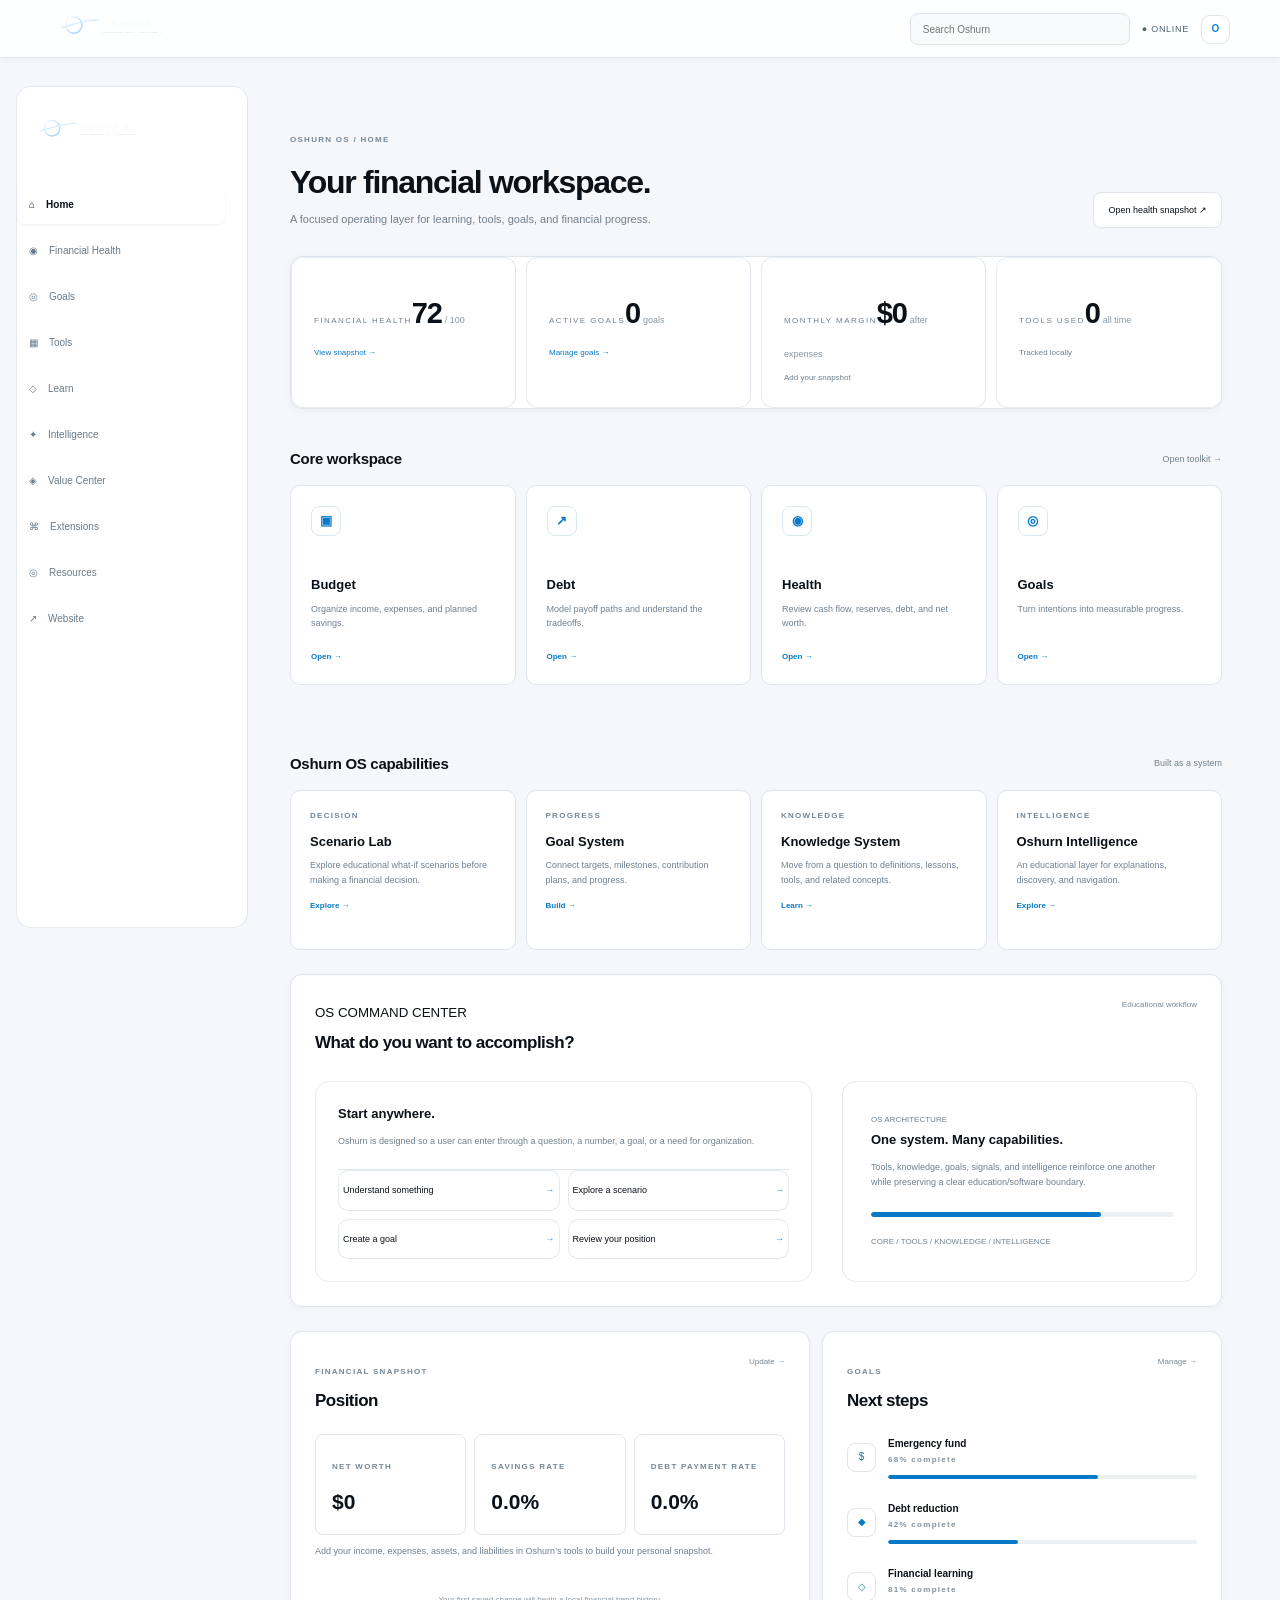
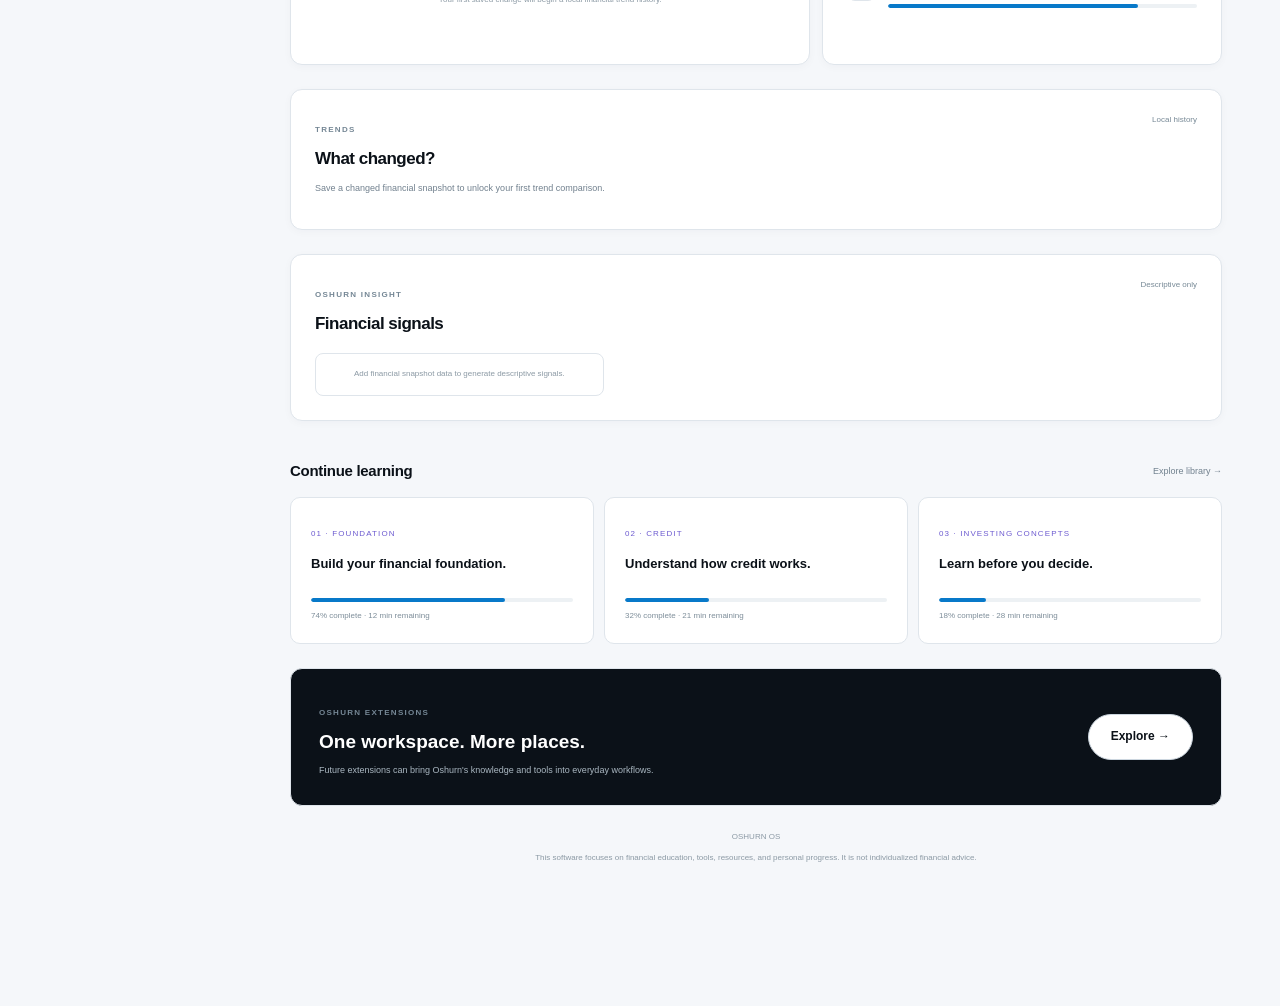
==== commit 5041f2ac: "Simplify Oshurn OS workspace for software-first UX" ====
--- a/app.html
+++ b/app.html
@@ -1 +1 @@
-<!doctype html><html lang="en"><head><meta charset="utf-8"><meta name="viewport" content="width=device-width,initial-scale=1"><meta name="theme-color" content="#f5f7fa"><title>Oshurn OS</title><link rel="icon" href="oshurn-logo.svg" type="image/svg+xml"><link rel="stylesheet" href="styles.css"><link rel="stylesheet" href="insights.css"><link rel="stylesheet" href="value-layer.css"><link rel="stylesheet" href="os-2026.css"></head><body class="app-shell"><header class="site-header"><div class="container nav-wrap"><a class="brand" href="index.html"><img src="oshurn-logo.svg" alt="Oshurn"></a><div class="app-top-actions"><div class="workspace-search-wrap"><input id="workspace-search" class="workspace-search" type="search" placeholder="Search Oshurn" aria-label="Search Oshurn"><div id="search-panel" class="workspace-search-results" hidden></div></div><span class="online">● ONLINE</span><span class="app-avatar" aria-label="Oshurn profile">O</span></div></div></header><main class="app-page"><div class="container app-layout"><aside class="app-sidebar"><img src="oshurn-logo.svg" alt="Oshurn"><a class="active" href="app.html">⌂ <span>Home</span></a><a href="health.html">◉ <span>Financial Health</span></a><a href="goals.html">◎ <span>Goals</span></a><a href="tools.html">▦ <span>Tools</span></a><a href="index.html#learn">◇ <span>Learn</span></a><a href="index.html#intelligence">✦ <span>Intelligence</span></a><a href="#value">◈ <span>Value Center</span></a><a href="index.html#extensions">⌘ <span>Extensions</span></a><a href="index.html#resources">◎ <span>Resources</span></a><a href="index.html">↗ <span>Website</span></a></aside><section class="app-content"><div class="app-heading"><div><small>OSHURN OS / HOME</small><h1>Your financial workspace.</h1><p>A focused operating layer for learning, tools, goals, and financial progress.</p></div><a class="ghost-btn" href="health.html">Open health snapshot ↗</a></div><div class="app-metrics"><article><small>FINANCIAL HEALTH</small><strong id="health-number">72</strong><span>/ 100</span><em><a href="health.html">View snapshot →</a></em></article><article><small>ACTIVE GOALS</small><strong id="goal-count">0</strong><span>goals</span><em><a href="goals.html">Manage goals →</a></em></article><article><small>MONTHLY MARGIN</small><strong id="margin-number">$0</strong><span>after expenses</span><em id="margin-status">Add your snapshot</em></article><article><small>TOOLS USED</small><strong id="tool-use-count">0</strong><span>all time</span><em>Tracked locally</em></article></div><div class="app-section-head"><h2>Core workspace</h2><a href="tools.html">Open toolkit →</a></div><div class="app-cards"><a href="tools.html#budget"><b>▣</b><strong>Budget</strong><small>Organize income, expenses, and planned savings.</small><span>Open →</span></a><a href="tools.html#debt"><b>↗</b><strong>Debt</strong><small>Model payoff paths and understand the tradeoffs.</small><span>Open →</span></a><a href="health.html"><b>◉</b><strong>Health</strong><small>Review cash flow, reserves, debt, and net worth.</small><span>Open →</span></a><a href="goals.html"><b>◎</b><strong>Goals</strong><small>Turn intentions into measurable progress.</small><span>Open →</span></a></div><div id="value" class="value-layer"><div class="app-section-head"><h2>Oshurn OS capabilities</h2><span>Built as a system</span></div><div class="value-grid"><a class="value-card" href="tools.html#budget"><small>DECISION</small><strong>Scenario Lab</strong><p>Explore educational what-if scenarios before making a financial decision.</p><span>Explore →</span></a><a class="value-card" href="goals.html"><small>PROGRESS</small><strong>Goal System</strong><p>Connect targets, milestones, contribution plans, and progress.</p><span>Build →</span></a><a class="value-card" href="index.html#learn"><small>KNOWLEDGE</small><strong>Knowledge System</strong><p>Move from a question to definitions, lessons, tools, and related concepts.</p><span>Learn →</span></a><a class="value-card" href="index.html#intelligence"><small>INTELLIGENCE</small><strong>Oshurn Intelligence</strong><p>An educational layer for explanations, discovery, and navigation.</p><span>Explore →</span></a><a class="value-card" href="health.html"><small>SIGNALS</small><strong>Financial Signals</strong><p>See descriptive changes in your financial picture without individualized regulated advice.</p><span>View →</span></a><a class="value-card" href="index.html#learn"><small>LEARNING</small><strong>Microlearning</strong><p>Short lessons that make difficult financial subjects easier to finish.</p><span>Start →</span></a><a class="value-card" href="index.html#resources"><small>READINESS</small><strong>Checklists</strong><p>Practical educational checklists for records, questions, and preparation.</p><span>Open →</span></a><a class="value-card" href="index.html#extensions"><small>ECOSYSTEM</small><strong>Extensions</strong><p>Focused utilities designed to bring Oshurn into more workflows.</p><span>Explore →</span></a></div><div class="command-panel"><div class="panel-head"><div><small>OS COMMAND CENTER</small><h2>What do you want to accomplish?</h2></div><span>Educational workflow</span></div><div class="command-grid"><div class="command-main"><h3>Start anywhere.</h3><p>Oshurn is designed so a user can enter through a question, a number, a goal, or a need for organization.</p><div class="action-list"><a href="index.html#learn">Understand something <span>→</span></a><a href="tools.html#budget">Explore a scenario <span>→</span></a><a href="goals.html">Create a goal <span>→</span></a><a href="health.html">Review your position <span>→</span></a></div></div><div class="readiness"><small>OS ARCHITECTURE</small><h3>One system. Many capabilities.</h3><p>Tools, knowledge, goals, signals, and intelligence are designed to reinforce one another while preserving a clear education/software boundary.</p><div class="readiness-bar"><i></i></div><small>CORE / TOOLS / KNOWLEDGE / INTELLIGENCE</small></div></div></div></div><div class="app-columns"><article class="app-panel progress-panel"><div class="panel-head"><div><small>FINANCIAL SNAPSHOT</small><h2>Position</h2></div><a href="tools.html#budget">Update →</a></div><div class="snapshot-grid"><div><small>NET WORTH</small><strong id="net-worth-number">$0</strong></div><div><small>SAVINGS RATE</small><strong id="savings-rate-number">0%</strong></div><div><small>DEBT PAYMENT RATE</small><strong id="debt-rate-number">0%</strong></div></div><p id="snapshot-note">Add your income, expenses, assets, and liabilities to build a personal snapshot.</p><p id="snapshot-history-note" class="app-footer-note">Your first saved change will begin a local financial trend history.</p></article><article class="app-panel"><div class="panel-head"><div><small>GOALS</small><h2>Next steps</h2></div><a href="goals.html">Manage →</a></div><div class="goal"><span class="goal-icon">$</span><div><strong>Emergency fund</strong><small>68% complete</small><div class="progress"><i style="width:68%"></i></div></div></div><div class="goal"><span class="goal-icon">◆</span><div><strong>Debt reduction</strong><small>42% complete</small><div class="progress"><i style="width:42%"></i></div></div></div><div class="goal"><span class="goal-icon">◇</span><div><strong>Financial learning</strong><small>81% complete</small><div class="progress"><i style="width:81%"></i></div></div></div></article></div><div class="app-panel" style="margin-top:24px"><div class="panel-head"><div><small>TRENDS</small><h2>What changed?</h2></div><span>Local history</span></div><p id="snapshot-trend-note">Save a changed financial snapshot to unlock your first trend comparison.</p><div id="snapshot-trend-chart" class="trend-chart" aria-label="Financial trend chart" hidden></div></div><div class="app-panel" style="margin-top:24px"><div class="panel-head"><div><small>OSHURN INSIGHT</small><h2>Financial signals</h2></div><span>Descriptive only</span></div><div id="snapshot-insights" class="insight-list" aria-live="polite"><p class="app-footer-note">Add financial snapshot data to generate descriptive signals.</p></div></div><div class="app-section-head"><h2>Continue learning</h2><a href="index.html#learn">Explore library →</a></div><div class="learning-row"><article><small>01 · FOUNDATION</small><h3>Build your financial foundation.</h3><div class="lesson-progress"><i style="width:74%"></i></div><span>74% complete · 12 min remaining</span></article><article><small>02 · CREDIT</small><h3>Understand how credit works.</h3><div class="lesson-progress"><i style="width:32%"></i></div><span>32% complete · 21 min remaining</span></article><article><small>03 · INVESTING CONCEPTS</small><h3>Learn before you decide.</h3><div class="lesson-progress"><i style="width:18%"></i></div><span>18% complete · 28 min remaining</span></article></div><div class="app-extension" id="extensions"><div><small>OSHURN EXTENSIONS</small><h2>One workspace. More places.</h2><p>Future extensions can bring Oshurn's knowledge and tools into everyday workflows.</p></div><a href="index.html#extensions" class="btn btn-outline">Explore →</a></div><div id="resources" class="app-footer-note"><span>OSHURN OS</span><p>This software focuses on financial education, tools, resources, and personal progress. It is not individualized financial advice.</p></div></section></div></main><script src="app.js"></script><script src="trend-engine.js"></script></body></html>+<!doctype html><html lang="en"><head><meta charset="utf-8"><meta name="viewport" content="width=device-width,initial-scale=1"><meta name="theme-color" content="#f5f7fa"><title>Oshurn OS</title><link rel="icon" href="oshurn-logo.svg" type="image/svg+xml"><link rel="stylesheet" href="styles.css"><link rel="stylesheet" href="insights.css"><link rel="stylesheet" href="value-layer.css"><link rel="stylesheet" href="os-2026.css"></head><body class="app-shell"><header class="site-header"><div class="container nav-wrap"><a class="brand" href="index.html"><img src="oshurn-logo.svg" alt="Oshurn"></a><div class="app-top-actions"><div class="workspace-search-wrap"><input id="workspace-search" class="workspace-search" type="search" placeholder="Search Oshurn" aria-label="Search Oshurn"><div id="search-panel" class="workspace-search-results" hidden></div></div><span class="online">● ONLINE</span><span class="app-avatar" aria-label="Oshurn profile">O</span></div></div></header><main class="app-page"><div class="container app-layout"><aside class="app-sidebar"><img src="oshurn-logo.svg" alt="Oshurn"><a class="active" href="app.html">⌂ <span>Home</span></a><a href="health.html">◉ <span>Financial Health</span></a><a href="goals.html">◎ <span>Goals</span></a><a href="tools.html">▦ <span>Tools</span></a><a href="index.html#learn">◇ <span>Learn</span></a><a href="index.html#intelligence">✦ <span>Intelligence</span></a><a href="#value">◈ <span>Value Center</span></a><a href="index.html#extensions">⌘ <span>Extensions</span></a><a href="index.html#resources">◎ <span>Resources</span></a><a href="index.html">↗ <span>Website</span></a></aside><section class="app-content"><div class="app-heading"><div><small>OSHURN OS / HOME</small><h1>Your financial workspace.</h1><p>A focused operating layer for learning, tools, goals, and financial progress.</p></div><a class="ghost-btn" href="health.html">Open health snapshot ↗</a></div><div class="app-metrics"><article><small>FINANCIAL HEALTH</small><strong id="health-number">72</strong><span>/ 100</span><em><a href="health.html">View snapshot →</a></em></article><article><small>ACTIVE GOALS</small><strong id="goal-count">0</strong><span>goals</span><em><a href="goals.html">Manage goals →</a></em></article><article><small>MONTHLY MARGIN</small><strong id="margin-number">$0</strong><span>after expenses</span><em id="margin-status">Add your snapshot</em></article><article><small>TOOLS USED</small><strong id="tool-use-count">0</strong><span>all time</span><em>Tracked locally</em></article></div><div class="app-section-head"><h2>Core workspace</h2><a href="tools.html">Open toolkit →</a></div><div class="app-cards"><a href="tools.html#budget"><b>▣</b><strong>Budget</strong><small>Organize income, expenses, and planned savings.</small><span>Open →</span></a><a href="tools.html#debt"><b>↗</b><strong>Debt</strong><small>Model payoff paths and understand the tradeoffs.</small><span>Open →</span></a><a href="health.html"><b>◉</b><strong>Health</strong><small>Review cash flow, reserves, debt, and net worth.</small><span>Open →</span></a><a href="goals.html"><b>◎</b><strong>Goals</strong><small>Turn intentions into measurable progress.</small><span>Open →</span></a></div><div id="value" class="value-layer"><div class="app-section-head"><h2>Oshurn OS capabilities</h2><span>Built as a system</span></div><div class="value-grid"><a class="value-card" href="tools.html#budget"><small>DECISION</small><strong>Scenario Lab</strong><p>Explore educational what-if scenarios before making a financial decision.</p><span>Explore →</span></a><a class="value-card" href="goals.html"><small>PROGRESS</small><strong>Goal System</strong><p>Connect targets, milestones, contribution plans, and progress.</p><span>Build →</span></a><a class="value-card" href="index.html#learn"><small>KNOWLEDGE</small><strong>Knowledge System</strong><p>Move from a question to definitions, lessons, tools, and related concepts.</p><span>Learn →</span></a><a class="value-card" href="index.html#intelligence"><small>INTELLIGENCE</small><strong>Oshurn Intelligence</strong><p>An educational layer for explanations, discovery, and navigation.</p><span>Explore →</span></a></div><div class="command-panel"><div class="panel-head"><div><small>OS COMMAND CENTER</small><h2>What do you want to accomplish?</h2></div><span>Educational workflow</span></div><div class="command-grid"><div class="command-main"><h3>Start anywhere.</h3><p>Oshurn is designed so a user can enter through a question, a number, a goal, or a need for organization.</p><div class="action-list"><a href="index.html#learn">Understand something <span>→</span></a><a href="tools.html#budget">Explore a scenario <span>→</span></a><a href="goals.html">Create a goal <span>→</span></a><a href="health.html">Review your position <span>→</span></a></div></div><div class="readiness"><small>OS ARCHITECTURE</small><h3>One system. Many capabilities.</h3><p>Tools, knowledge, goals, signals, and intelligence reinforce one another while preserving a clear education/software boundary.</p><div class="readiness-bar"><i></i></div><small>CORE / TOOLS / KNOWLEDGE / INTELLIGENCE</small></div></div></div></div><div class="app-columns"><article class="app-panel progress-panel"><div class="panel-head"><div><small>FINANCIAL SNAPSHOT</small><h2>Position</h2></div><a href="tools.html#budget">Update →</a></div><div class="snapshot-grid"><div><small>NET WORTH</small><strong id="net-worth-number">$0</strong></div><div><small>SAVINGS RATE</small><strong id="savings-rate-number">0%</strong></div><div><small>DEBT PAYMENT RATE</small><strong id="debt-rate-number">0%</strong></div></div><p id="snapshot-note">Add your income, expenses, assets, and liabilities to build a personal snapshot.</p><p id="snapshot-history-note" class="app-footer-note">Your first saved change will begin a local financial trend history.</p></article><article class="app-panel"><div class="panel-head"><div><small>GOALS</small><h2>Next steps</h2></div><a href="goals.html">Manage →</a></div><div class="goal"><span class="goal-icon">$</span><div><strong>Emergency fund</strong><small>68% complete</small><div class="progress"><i style="width:68%"></i></div></div></div><div class="goal"><span class="goal-icon">◆</span><div><strong>Debt reduction</strong><small>42% complete</small><div class="progress"><i style="width:42%"></i></div></div></div><div class="goal"><span class="goal-icon">◇</span><div><strong>Financial learning</strong><small>81% complete</small><div class="progress"><i style="width:81%"></i></div></div></div></article></div><div class="app-panel" style="margin-top:24px"><div class="panel-head"><div><small>TRENDS</small><h2>What changed?</h2></div><span>Local history</span></div><p id="snapshot-trend-note">Save a changed financial snapshot to unlock your first trend comparison.</p><div id="snapshot-trend-chart" class="trend-chart" aria-label="Financial trend chart" hidden></div></div><div class="app-panel" style="margin-top:24px"><div class="panel-head"><div><small>OSHURN INSIGHT</small><h2>Financial signals</h2></div><span>Descriptive only</span></div><div id="snapshot-insights" class="insight-list" aria-live="polite"><p class="app-footer-note">Add financial snapshot data to generate descriptive signals.</p></div></div><div class="app-section-head"><h2>Continue learning</h2><a href="index.html#learn">Explore library →</a></div><div class="learning-row"><article><small>01 · FOUNDATION</small><h3>Build your financial foundation.</h3><div class="lesson-progress"><i style="width:74%"></i></div><span>74% complete · 12 min remaining</span></article><article><small>02 · CREDIT</small><h3>Understand how credit works.</h3><div class="lesson-progress"><i style="width:32%"></i></div><span>32% complete · 21 min remaining</span></article><article><small>03 · INVESTING CONCEPTS</small><h3>Learn before you decide.</h3><div class="lesson-progress"><i style="width:18%"></i></div><span>18% complete · 28 min remaining</span></article></div><div class="app-extension" id="extensions"><div><small>OSHURN EXTENSIONS</small><h2>One workspace. More places.</h2><p>Future extensions can bring Oshurn's knowledge and tools into everyday workflows.</p></div><a href="index.html#extensions" class="btn btn-outline">Explore →</a></div><div id="resources" class="app-footer-note"><span>OSHURN OS</span><p>This software focuses on financial education, tools, resources, and personal progress. It is not individualized financial advice.</p></div></section></div></main><script src="app.js"></script><script src="trend-engine.js"></script></body></html>
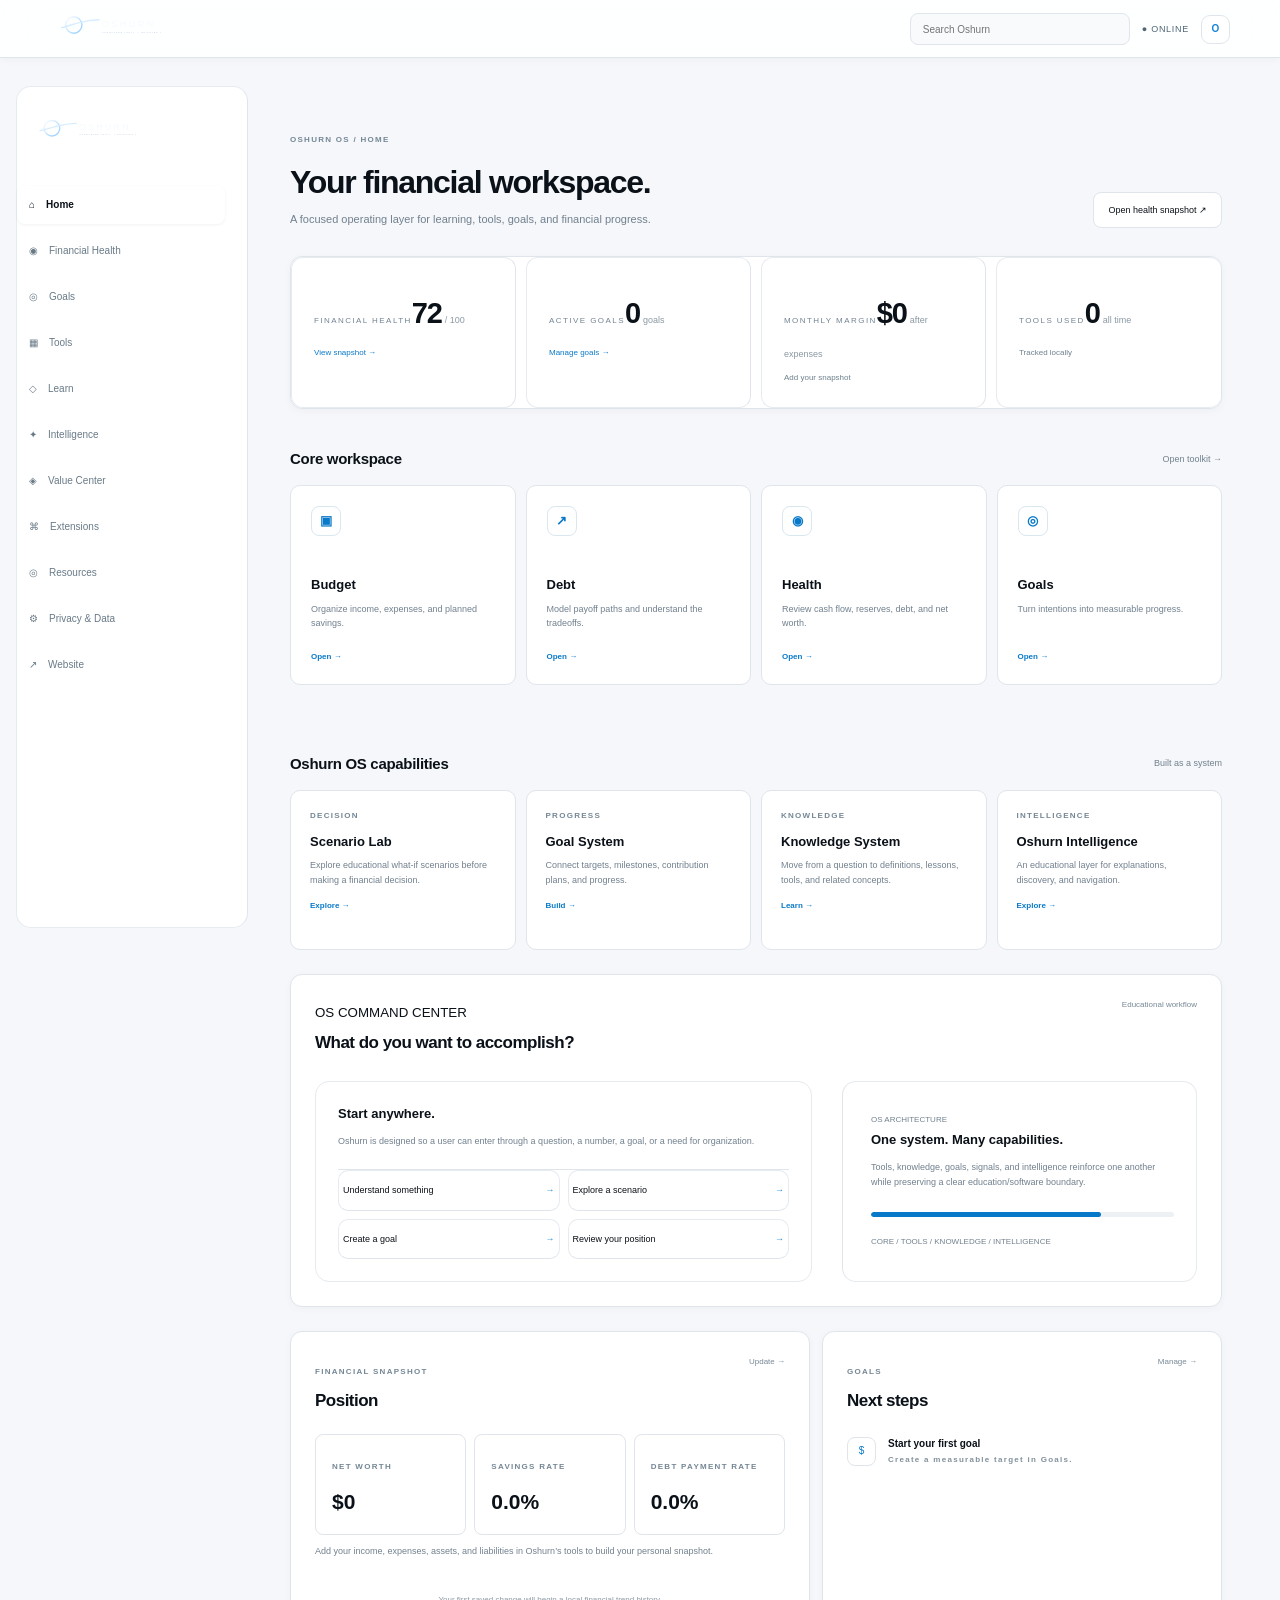
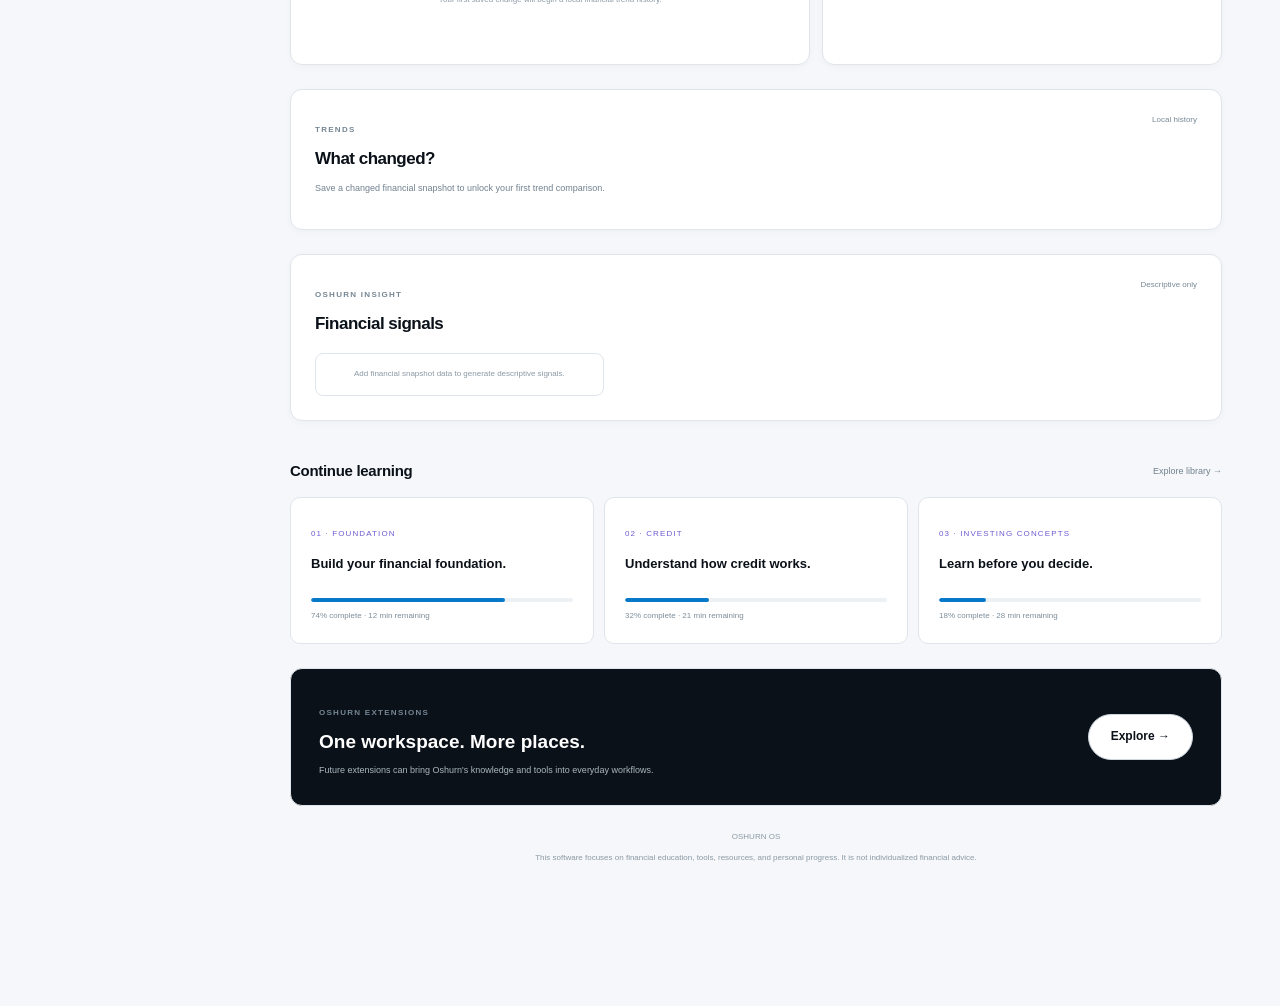
==== commit 38fd8c66: "Connect Workspace goals and privacy controls" ====
--- a/app.html
+++ b/app.html
@@ -1 +1 @@
-<!doctype html><html lang="en"><head><meta charset="utf-8"><meta name="viewport" content="width=device-width,initial-scale=1"><meta name="theme-color" content="#f5f7fa"><title>Oshurn OS</title><link rel="icon" href="oshurn-logo.svg" type="image/svg+xml"><link rel="stylesheet" href="styles.css"><link rel="stylesheet" href="insights.css"><link rel="stylesheet" href="value-layer.css"><link rel="stylesheet" href="os-2026.css"></head><body class="app-shell"><header class="site-header"><div class="container nav-wrap"><a class="brand" href="index.html"><img src="oshurn-logo.svg" alt="Oshurn"></a><div class="app-top-actions"><div class="workspace-search-wrap"><input id="workspace-search" class="workspace-search" type="search" placeholder="Search Oshurn" aria-label="Search Oshurn"><div id="search-panel" class="workspace-search-results" hidden></div></div><span class="online">● ONLINE</span><span class="app-avatar" aria-label="Oshurn profile">O</span></div></div></header><main class="app-page"><div class="container app-layout"><aside class="app-sidebar"><img src="oshurn-logo.svg" alt="Oshurn"><a class="active" href="app.html">⌂ <span>Home</span></a><a href="health.html">◉ <span>Financial Health</span></a><a href="goals.html">◎ <span>Goals</span></a><a href="tools.html">▦ <span>Tools</span></a><a href="index.html#learn">◇ <span>Learn</span></a><a href="index.html#intelligence">✦ <span>Intelligence</span></a><a href="#value">◈ <span>Value Center</span></a><a href="index.html#extensions">⌘ <span>Extensions</span></a><a href="index.html#resources">◎ <span>Resources</span></a><a href="index.html">↗ <span>Website</span></a></aside><section class="app-content"><div class="app-heading"><div><small>OSHURN OS / HOME</small><h1>Your financial workspace.</h1><p>A focused operating layer for learning, tools, goals, and financial progress.</p></div><a class="ghost-btn" href="health.html">Open health snapshot ↗</a></div><div class="app-metrics"><article><small>FINANCIAL HEALTH</small><strong id="health-number">72</strong><span>/ 100</span><em><a href="health.html">View snapshot →</a></em></article><article><small>ACTIVE GOALS</small><strong id="goal-count">0</strong><span>goals</span><em><a href="goals.html">Manage goals →</a></em></article><article><small>MONTHLY MARGIN</small><strong id="margin-number">$0</strong><span>after expenses</span><em id="margin-status">Add your snapshot</em></article><article><small>TOOLS USED</small><strong id="tool-use-count">0</strong><span>all time</span><em>Tracked locally</em></article></div><div class="app-section-head"><h2>Core workspace</h2><a href="tools.html">Open toolkit →</a></div><div class="app-cards"><a href="tools.html#budget"><b>▣</b><strong>Budget</strong><small>Organize income, expenses, and planned savings.</small><span>Open →</span></a><a href="tools.html#debt"><b>↗</b><strong>Debt</strong><small>Model payoff paths and understand the tradeoffs.</small><span>Open →</span></a><a href="health.html"><b>◉</b><strong>Health</strong><small>Review cash flow, reserves, debt, and net worth.</small><span>Open →</span></a><a href="goals.html"><b>◎</b><strong>Goals</strong><small>Turn intentions into measurable progress.</small><span>Open →</span></a></div><div id="value" class="value-layer"><div class="app-section-head"><h2>Oshurn OS capabilities</h2><span>Built as a system</span></div><div class="value-grid"><a class="value-card" href="tools.html#budget"><small>DECISION</small><strong>Scenario Lab</strong><p>Explore educational what-if scenarios before making a financial decision.</p><span>Explore →</span></a><a class="value-card" href="goals.html"><small>PROGRESS</small><strong>Goal System</strong><p>Connect targets, milestones, contribution plans, and progress.</p><span>Build →</span></a><a class="value-card" href="index.html#learn"><small>KNOWLEDGE</small><strong>Knowledge System</strong><p>Move from a question to definitions, lessons, tools, and related concepts.</p><span>Learn →</span></a><a class="value-card" href="index.html#intelligence"><small>INTELLIGENCE</small><strong>Oshurn Intelligence</strong><p>An educational layer for explanations, discovery, and navigation.</p><span>Explore →</span></a></div><div class="command-panel"><div class="panel-head"><div><small>OS COMMAND CENTER</small><h2>What do you want to accomplish?</h2></div><span>Educational workflow</span></div><div class="command-grid"><div class="command-main"><h3>Start anywhere.</h3><p>Oshurn is designed so a user can enter through a question, a number, a goal, or a need for organization.</p><div class="action-list"><a href="index.html#learn">Understand something <span>→</span></a><a href="tools.html#budget">Explore a scenario <span>→</span></a><a href="goals.html">Create a goal <span>→</span></a><a href="health.html">Review your position <span>→</span></a></div></div><div class="readiness"><small>OS ARCHITECTURE</small><h3>One system. Many capabilities.</h3><p>Tools, knowledge, goals, signals, and intelligence reinforce one another while preserving a clear education/software boundary.</p><div class="readiness-bar"><i></i></div><small>CORE / TOOLS / KNOWLEDGE / INTELLIGENCE</small></div></div></div></div><div class="app-columns"><article class="app-panel progress-panel"><div class="panel-head"><div><small>FINANCIAL SNAPSHOT</small><h2>Position</h2></div><a href="tools.html#budget">Update →</a></div><div class="snapshot-grid"><div><small>NET WORTH</small><strong id="net-worth-number">$0</strong></div><div><small>SAVINGS RATE</small><strong id="savings-rate-number">0%</strong></div><div><small>DEBT PAYMENT RATE</small><strong id="debt-rate-number">0%</strong></div></div><p id="snapshot-note">Add your income, expenses, assets, and liabilities to build a personal snapshot.</p><p id="snapshot-history-note" class="app-footer-note">Your first saved change will begin a local financial trend history.</p></article><article class="app-panel"><div class="panel-head"><div><small>GOALS</small><h2>Next steps</h2></div><a href="goals.html">Manage →</a></div><div class="goal"><span class="goal-icon">$</span><div><strong>Emergency fund</strong><small>68% complete</small><div class="progress"><i style="width:68%"></i></div></div></div><div class="goal"><span class="goal-icon">◆</span><div><strong>Debt reduction</strong><small>42% complete</small><div class="progress"><i style="width:42%"></i></div></div></div><div class="goal"><span class="goal-icon">◇</span><div><strong>Financial learning</strong><small>81% complete</small><div class="progress"><i style="width:81%"></i></div></div></div></article></div><div class="app-panel" style="margin-top:24px"><div class="panel-head"><div><small>TRENDS</small><h2>What changed?</h2></div><span>Local history</span></div><p id="snapshot-trend-note">Save a changed financial snapshot to unlock your first trend comparison.</p><div id="snapshot-trend-chart" class="trend-chart" aria-label="Financial trend chart" hidden></div></div><div class="app-panel" style="margin-top:24px"><div class="panel-head"><div><small>OSHURN INSIGHT</small><h2>Financial signals</h2></div><span>Descriptive only</span></div><div id="snapshot-insights" class="insight-list" aria-live="polite"><p class="app-footer-note">Add financial snapshot data to generate descriptive signals.</p></div></div><div class="app-section-head"><h2>Continue learning</h2><a href="index.html#learn">Explore library →</a></div><div class="learning-row"><article><small>01 · FOUNDATION</small><h3>Build your financial foundation.</h3><div class="lesson-progress"><i style="width:74%"></i></div><span>74% complete · 12 min remaining</span></article><article><small>02 · CREDIT</small><h3>Understand how credit works.</h3><div class="lesson-progress"><i style="width:32%"></i></div><span>32% complete · 21 min remaining</span></article><article><small>03 · INVESTING CONCEPTS</small><h3>Learn before you decide.</h3><div class="lesson-progress"><i style="width:18%"></i></div><span>18% complete · 28 min remaining</span></article></div><div class="app-extension" id="extensions"><div><small>OSHURN EXTENSIONS</small><h2>One workspace. More places.</h2><p>Future extensions can bring Oshurn's knowledge and tools into everyday workflows.</p></div><a href="index.html#extensions" class="btn btn-outline">Explore →</a></div><div id="resources" class="app-footer-note"><span>OSHURN OS</span><p>This software focuses on financial education, tools, resources, and personal progress. It is not individualized financial advice.</p></div></section></div></main><script src="app.js"></script><script src="trend-engine.js"></script></body></html>+<!doctype html><html lang="en"><head><meta charset="utf-8"><meta name="viewport" content="width=device-width,initial-scale=1"><meta name="theme-color" content="#f5f7fa"><title>Oshurn OS</title><link rel="icon" href="oshurn-logo.svg" type="image/svg+xml"><link rel="stylesheet" href="styles.css"><link rel="stylesheet" href="insights.css"><link rel="stylesheet" href="value-layer.css"><link rel="stylesheet" href="os-2026.css"></head><body class="app-shell"><header class="site-header"><div class="container nav-wrap"><a class="brand" href="index.html"><img src="oshurn-logo.svg" alt="Oshurn"></a><div class="app-top-actions"><div class="workspace-search-wrap"><input id="workspace-search" class="workspace-search" type="search" placeholder="Search Oshurn" aria-label="Search Oshurn"><div id="search-panel" class="workspace-search-results" hidden></div></div><span class="online">● ONLINE</span><a class="app-avatar" aria-label="Oshurn profile" href="privacy.html">O</a></div></div></header><main class="app-page"><div class="container app-layout"><aside class="app-sidebar"><img src="oshurn-logo.svg" alt="Oshurn"><a class="active" href="app.html">⌂ <span>Home</span></a><a href="health.html">◉ <span>Financial Health</span></a><a href="goals.html">◎ <span>Goals</span></a><a href="tools.html">▦ <span>Tools</span></a><a href="index.html#learn">◇ <span>Learn</span></a><a href="index.html#intelligence">✦ <span>Intelligence</span></a><a href="#value">◈ <span>Value Center</span></a><a href="index.html#extensions">⌘ <span>Extensions</span></a><a href="index.html#resources">◎ <span>Resources</span></a><a href="privacy.html">⚙ <span>Privacy & Data</span></a><a href="index.html">↗ <span>Website</span></a></aside><section class="app-content"><div class="app-heading"><div><small>OSHURN OS / HOME</small><h1>Your financial workspace.</h1><p>A focused operating layer for learning, tools, goals, and financial progress.</p></div><a class="ghost-btn" href="health.html">Open health snapshot ↗</a></div><div class="app-metrics"><article><small>FINANCIAL HEALTH</small><strong id="health-number">72</strong><span>/ 100</span><em><a href="health.html">View snapshot →</a></em></article><article><small>ACTIVE GOALS</small><strong id="goal-count">0</strong><span>goals</span><em><a href="goals.html">Manage goals →</a></em></article><article><small>MONTHLY MARGIN</small><strong id="margin-number">$0</strong><span>after expenses</span><em id="margin-status">Add your snapshot</em></article><article><small>TOOLS USED</small><strong id="tool-use-count">0</strong><span>all time</span><em>Tracked locally</em></article></div><div class="app-section-head"><h2>Core workspace</h2><a href="tools.html">Open toolkit →</a></div><div class="app-cards"><a href="tools.html#budget"><b>▣</b><strong>Budget</strong><small>Organize income, expenses, and planned savings.</small><span>Open →</span></a><a href="tools.html#debt"><b>↗</b><strong>Debt</strong><small>Model payoff paths and understand the tradeoffs.</small><span>Open →</span></a><a href="health.html"><b>◉</b><strong>Health</strong><small>Review cash flow, reserves, debt, and net worth.</small><span>Open →</span></a><a href="goals.html"><b>◎</b><strong>Goals</strong><small>Turn intentions into measurable progress.</small><span>Open →</span></a></div><div id="value" class="value-layer"><div class="app-section-head"><h2>Oshurn OS capabilities</h2><span>Built as a system</span></div><div class="value-grid"><a class="value-card" href="tools.html#budget"><small>DECISION</small><strong>Scenario Lab</strong><p>Explore educational what-if scenarios before making a financial decision.</p><span>Explore →</span></a><a class="value-card" href="goals.html"><small>PROGRESS</small><strong>Goal System</strong><p>Connect targets, milestones, contribution plans, and progress.</p><span>Build →</span></a><a class="value-card" href="index.html#learn"><small>KNOWLEDGE</small><strong>Knowledge System</strong><p>Move from a question to definitions, lessons, tools, and related concepts.</p><span>Learn →</span></a><a class="value-card" href="index.html#intelligence"><small>INTELLIGENCE</small><strong>Oshurn Intelligence</strong><p>An educational layer for explanations, discovery, and navigation.</p><span>Explore →</span></a></div><div class="command-panel"><div class="panel-head"><div><small>OS COMMAND CENTER</small><h2>What do you want to accomplish?</h2></div><span>Educational workflow</span></div><div class="command-grid"><div class="command-main"><h3>Start anywhere.</h3><p>Oshurn is designed so a user can enter through a question, a number, a goal, or a need for organization.</p><div class="action-list"><a href="index.html#learn">Understand something <span>→</span></a><a href="tools.html#budget">Explore a scenario <span>→</span></a><a href="goals.html">Create a goal <span>→</span></a><a href="health.html">Review your position <span>→</span></a></div></div><div class="readiness"><small>OS ARCHITECTURE</small><h3>One system. Many capabilities.</h3><p>Tools, knowledge, goals, signals, and intelligence reinforce one another while preserving a clear education/software boundary.</p><div class="readiness-bar"><i></i></div><small>CORE / TOOLS / KNOWLEDGE / INTELLIGENCE</small></div></div></div></div><div class="app-columns"><article class="app-panel progress-panel"><div class="panel-head"><div><small>FINANCIAL SNAPSHOT</small><h2>Position</h2></div><a href="tools.html#budget">Update →</a></div><div class="snapshot-grid"><div><small>NET WORTH</small><strong id="net-worth-number">$0</strong></div><div><small>SAVINGS RATE</small><strong id="savings-rate-number">0%</strong></div><div><small>DEBT PAYMENT RATE</small><strong id="debt-rate-number">0%</strong></div></div><p id="snapshot-note">Add your income, expenses, assets, and liabilities to build a personal snapshot.</p><p id="snapshot-history-note" class="app-footer-note">Your first saved change will begin a local financial trend history.</p></article><article class="app-panel"><div class="panel-head"><div><small>GOALS</small><h2>Next steps</h2></div><a href="goals.html">Manage →</a></div><div id="dashboard-goals"><div class="goal"><span class="goal-icon">$</span><div><strong>Start your first goal</strong><small>Create a measurable target in Goals.</small></div></div></div></article></div><div class="app-panel" style="margin-top:24px"><div class="panel-head"><div><small>TRENDS</small><h2>What changed?</h2></div><span>Local history</span></div><p id="snapshot-trend-note">Save a changed financial snapshot to unlock your first trend comparison.</p><div id="snapshot-trend-chart" class="trend-chart" aria-label="Financial trend chart" hidden></div></div><div class="app-panel" style="margin-top:24px"><div class="panel-head"><div><small>OSHURN INSIGHT</small><h2>Financial signals</h2></div><span>Descriptive only</span></div><div id="snapshot-insights" class="insight-list" aria-live="polite"><p class="app-footer-note">Add financial snapshot data to generate descriptive signals.</p></div></div><div class="app-section-head"><h2>Continue learning</h2><a href="index.html#learn">Explore library →</a></div><div class="learning-row"><article><small>01 · FOUNDATION</small><h3>Build your financial foundation.</h3><div class="lesson-progress"><i style="width:74%"></i></div><span>74% complete · 12 min remaining</span></article><article><small>02 · CREDIT</small><h3>Understand how credit works.</h3><div class="lesson-progress"><i style="width:32%"></i></div><span>32% complete · 21 min remaining</span></article><article><small>03 · INVESTING CONCEPTS</small><h3>Learn before you decide.</h3><div class="lesson-progress"><i style="width:18%"></i></div><span>18% complete · 28 min remaining</span></article></div><div class="app-extension" id="extensions"><div><small>OSHURN EXTENSIONS</small><h2>One workspace. More places.</h2><p>Future extensions can bring Oshurn's knowledge and tools into everyday workflows.</p></div><a href="index.html#extensions" class="btn btn-outline">Explore →</a></div><div id="resources" class="app-footer-note"><span>OSHURN OS</span><p>This software focuses on financial education, tools, resources, and personal progress. It is not individualized financial advice.</p></div></section></div></main><script src="app.js"></script><script src="trend-engine.js"></script><script>(function(){const box=document.getElementById('dashboard-goals');if(!box||!window.Oshurn)return;function render(){const goals=Oshurn.getGoals();if(!goals.length){box.innerHTML='<div class="goal"><span class="goal-icon">$</span><div><strong>Start your first goal</strong><small>Create a measurable target in Goals.</small></div></div>';return}box.innerHTML=goals.slice(0,3).map(g=>{const current=Number(g.current)||0,target=Number(g.target)||0,pct=target?Math.max(0,Math.min(100,current/target*100)):0;return `<div class="goal"><span class="goal-icon">◎</span><div><strong>${String(g.name).replace(/[&<>\"']/g,c=>({'&':'&amp;','<':'&lt;','>':'&gt;','\"':'&quot;',"'":'&#39;'}[c]))}</strong><small>${Math.round(pct)}% complete</small><div class="progress"><i style="width:${pct}%"></i></div></div></div>`}).join('')}render();window.addEventListener('oshurn:state',e=>{if(e.detail&&e.detail.key==='oshurnGoals')render()})})();</script></body></html>
